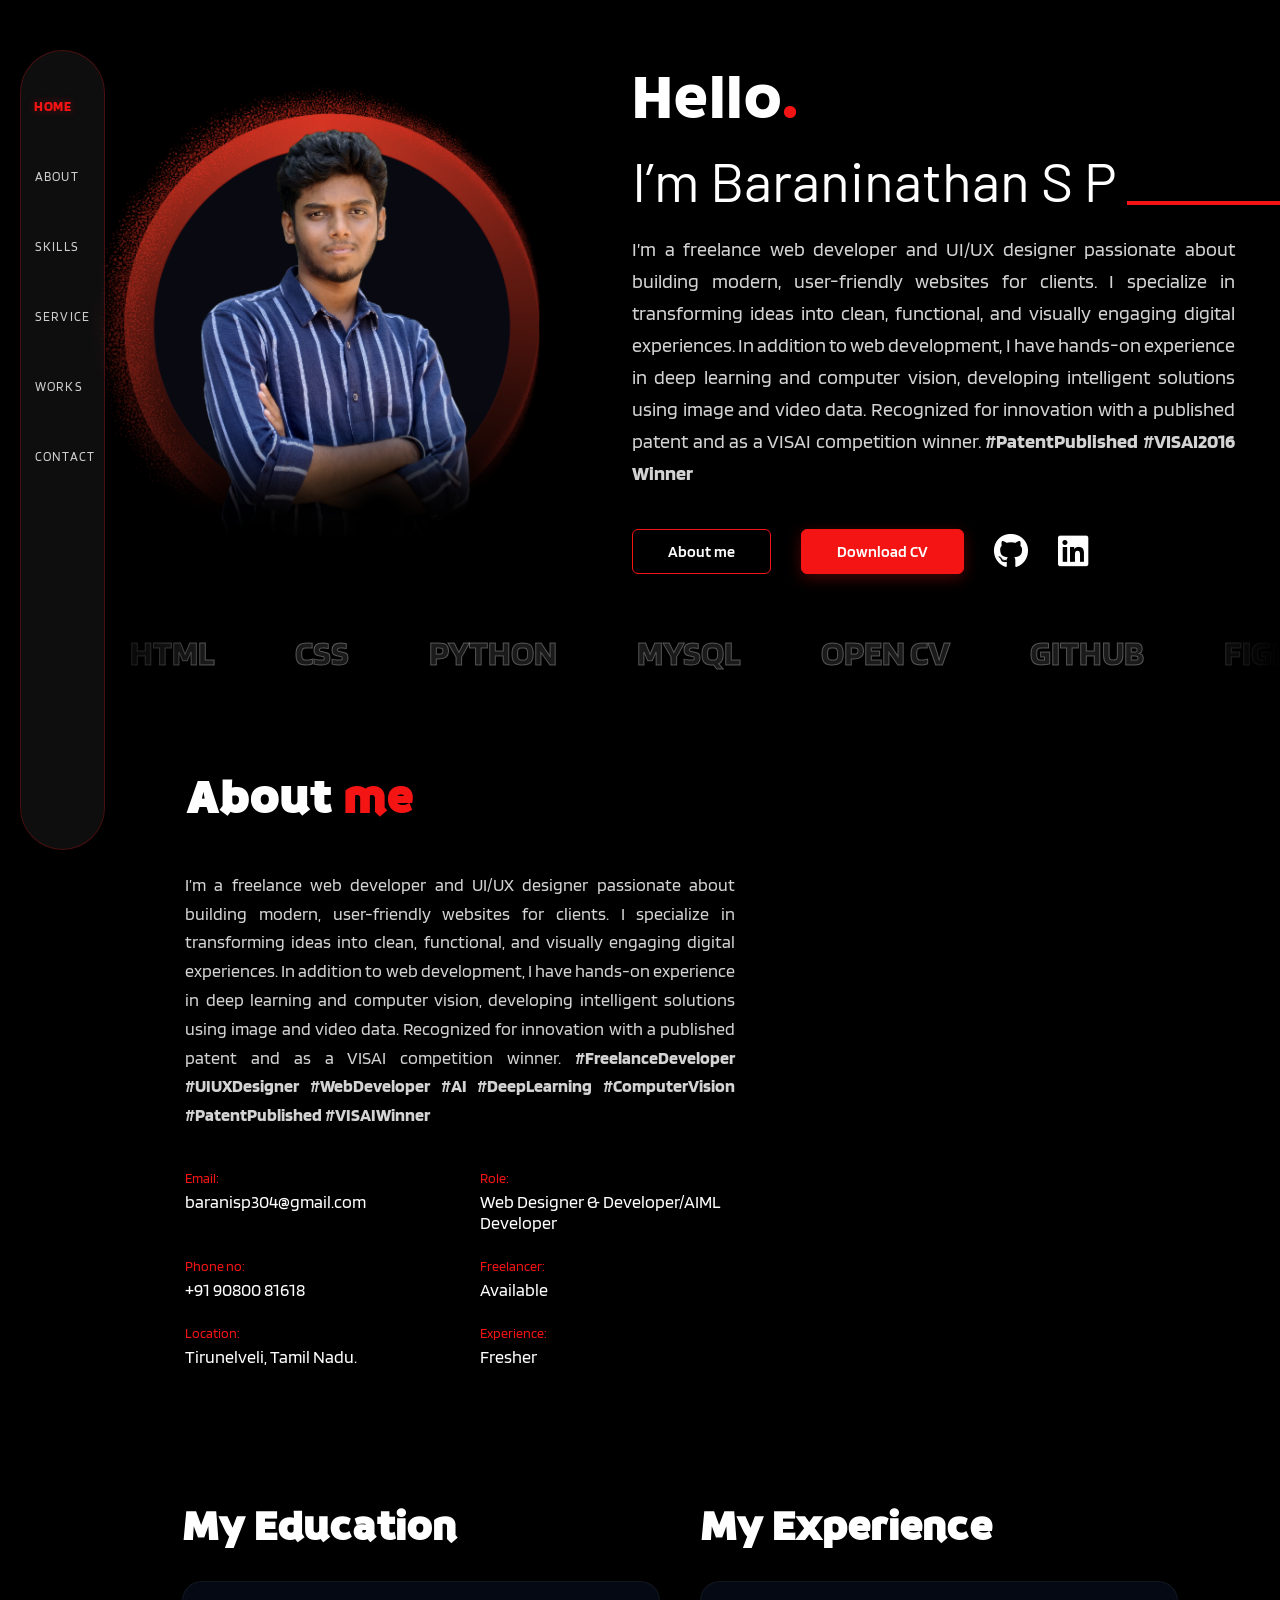
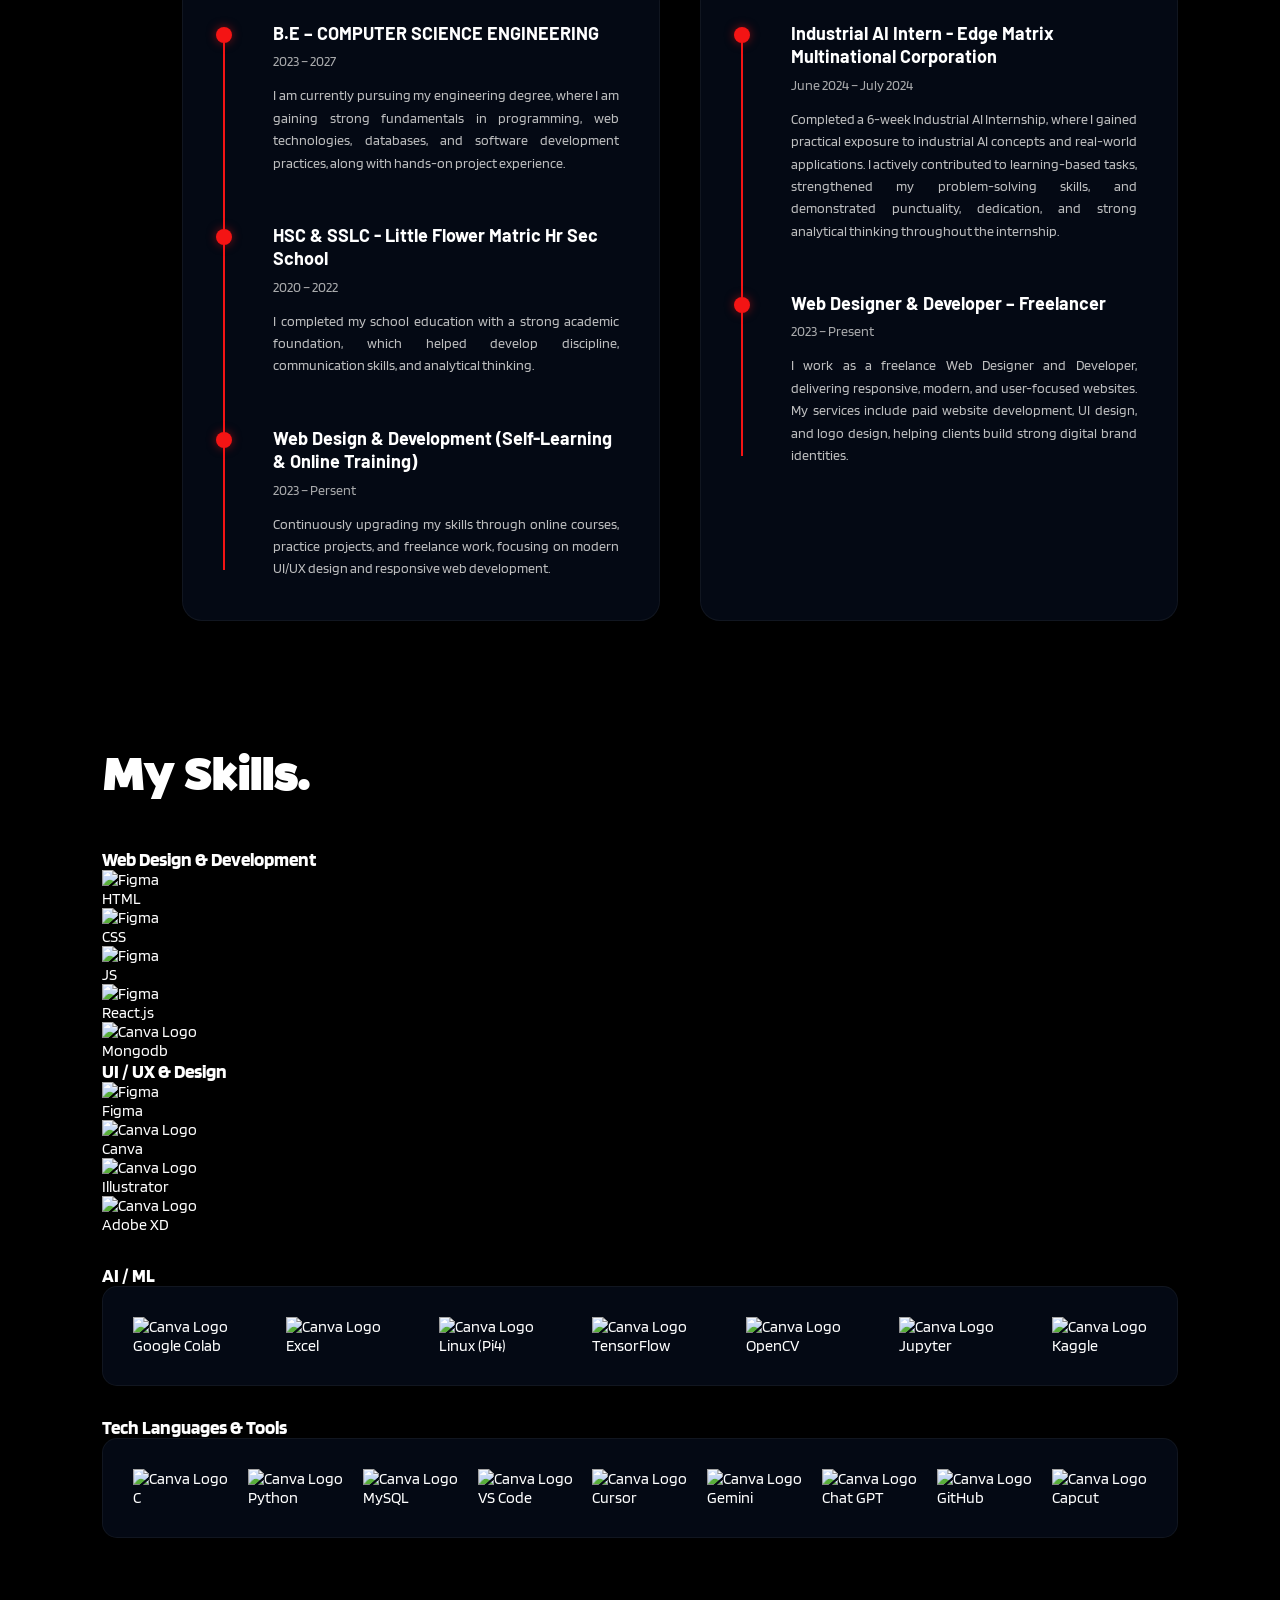
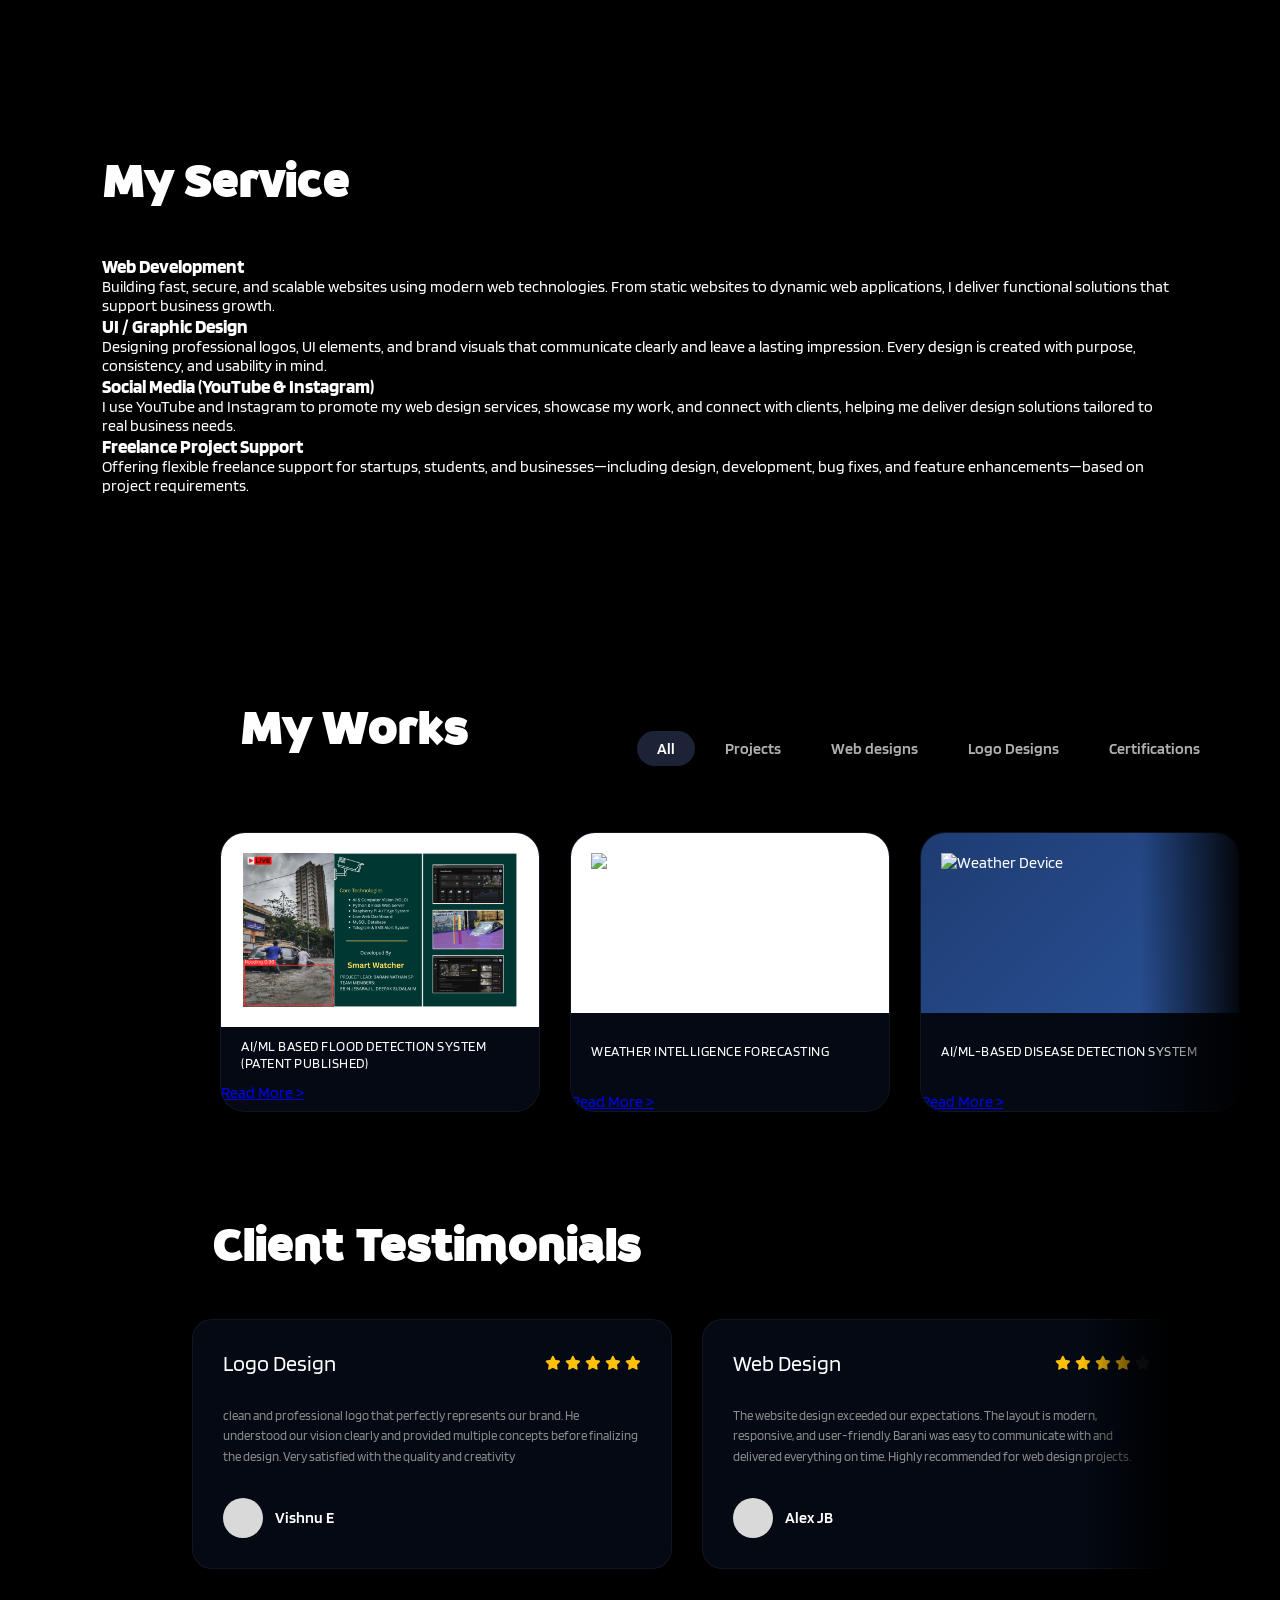
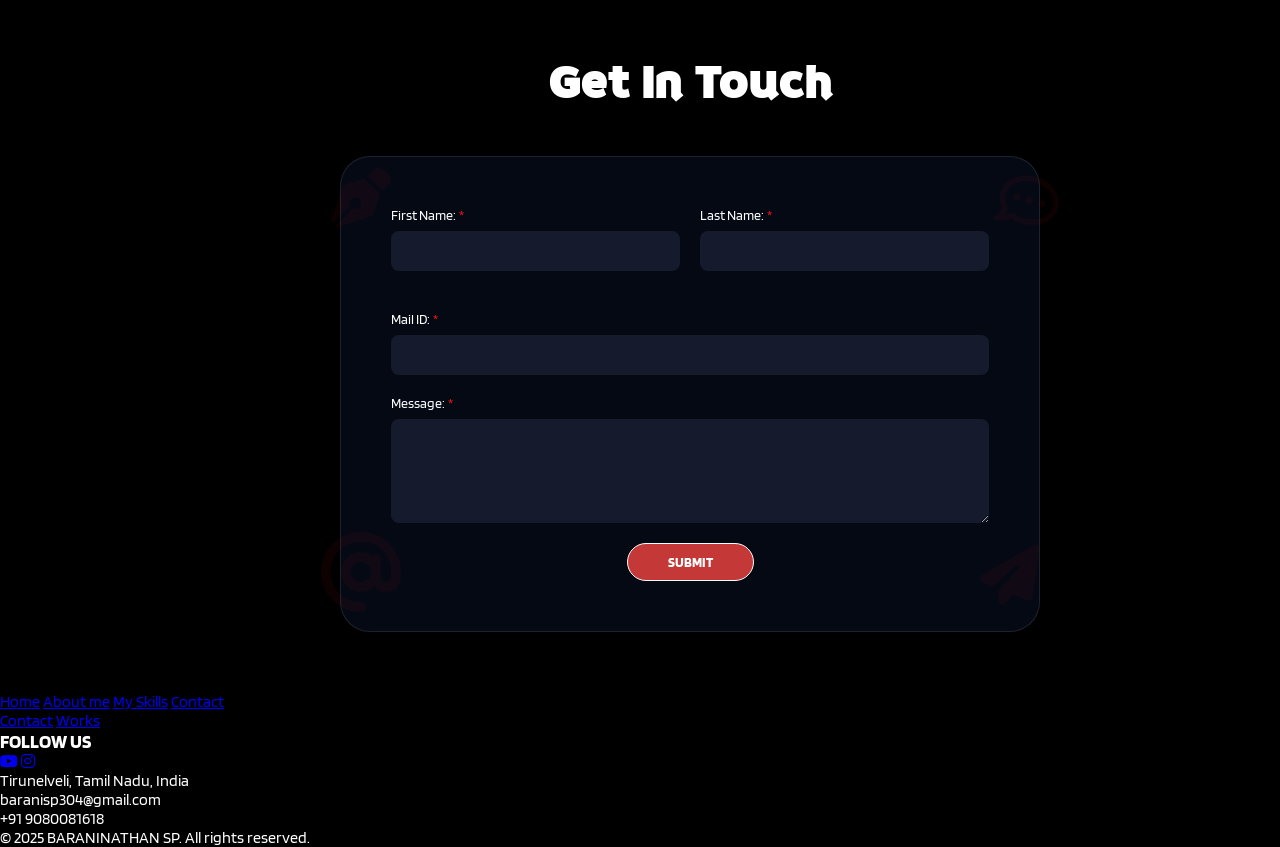
==== index.html @ 297183b4 "addfiles" ====
<!DOCTYPE html>
<html lang="en">
<head>
    <meta charset="UTF-8">
    <meta name="viewport" content="width=device-width, initial-scale=1.0">
    <title>Baraninathan S P - Portfolio</title>
    <link rel="stylesheet" href="css/style.css">
    <link rel="stylesheet" href="css/contact.css">
    <link rel="stylesheet" href="css/footer.css">
    <link rel="stylesheet" href="css/header.css">
    <link rel="stylesheet" href="css/aboutme.css">
    <link rel="stylesheet" href="css/resume.css">
    <link rel="stylesheet" href="css/skills.css">
    <link rel="stylesheet" href="css/work.css">
    <link rel="stylesheet" href="css/testimonials.css">
    <link rel="stylesheet" href="css/service.css">
    <link rel="stylesheet" href="css/loader.css">
    <link rel="preconnect" href="https://fonts.googleapis.com">
    <link rel="preconnect" href="https://fonts.gstatic.com" crossorigin>
    <link href="https://fonts.googleapis.com/css2?family=Barlow:wght@400;500;700&family=Blinker:wght@300;400;600&family=Braah+One&display=swap" rel="stylesheet">
    
    <link rel="stylesheet" href="https://cdnjs.cloudflare.com/ajax/libs/font-awesome/6.4.0/css/all.min.css">
        <script type="text/javascript"
        src="https://cdn.jsdelivr.net/npm/@emailjs/browser@3/dist/email.min.js">
</script>
<script type="text/javascript">
   (function(){
      // REPLACE 'YOUR_PUBLIC_KEY' WITH YOUR ACTUAL KEY FROM EMAILJS
      emailjs.init("BLlx8zBGDVK-rTgqU"); 
   })();
</script>
</head>
<body>

<div class="loader-wrapper" id="loader">
    <div class="loader-ring">
        <span></span>
        <span></span>
        <span></span>
        <span></span>
    </div>
</div>

    <div class="main-container">
        
        <aside class="sidebar">
            <div class="top-dot">
                <img src="" alt="">
            </div>
            
            <nav class="nav-menu">
                <a href="#home" class="active">HOME</a>
                <a href="#about">ABOUT</a>
                <a href="#skills">SKILLS</a>
                <a href="#services">SERVICE</a>
                <a href="#Works">WORKS</a>
                <a href="#contact-form">CONTACT</a>
            </nav>
        </aside>

        <main class="content-area">
        
            <section id="home" class="hero-section">
                <div class="hero-content">
                    
        <div class="image-box">
    
              <div class="glow-circle"></div>

               <img src="assets/DPnew1.png" alt="Baraninathan S P" class="profile-img">
        </div>

                    <div class="text-box">
                        <h2 class="slide-up delay-1">Hello<span class="dot">.</span></h2>
                        
                        <div class="name-wrapper slide-up delay-2">
                            <h1>I’m Baraninathan S P</h1>
                            <div class="underline"></div>
                        </div>

                        <p class="bio slide-up delay-3">
                            I’m a freelance web developer and UI/UX designer passionate about building modern, user-friendly websites for clients. I specialize in transforming ideas into clean, functional, and visually engaging digital experiences. In addition to web development, I have hands-on experience in deep learning and computer vision, developing intelligent solutions using image and video data. Recognized for innovation with a published patent and as a VISAI competition winner. <strong>#PatentPublished #VISAI2016 Winner</strong>
                        </p>

                        <div class="buttons slide-up delay-4">
                            <a href="#about" class="btn btn-outline">About me</a>
                            <a href="assets/pdf/BARANINATHAN Resume AIML.pdf" class="btn btn-fill" download>Download CV</a>
    <a href="https://github.com/barani011" target="_blank" class="github-icon-btn">
        <i class="fa-brands fa-github"></i>
    </a>  
    <a href="https://www.linkedin.com/in/baraninathan-s-p-030543313/" target="_blank" class="github-icon-btn">
        <i class="fa-brands fa-linkedin"></i>
    </a>                        
</div>
                    </div>
                </div>

                <div class="skills-marquee">
                    <div class="marquee-content">
                        <span>HTML</span><span>CSS</span><span>Python</span><span>MySQL</span><span>Open CV</span><span>GitHub</span><span>Figma</span><span>Linux</span><span>AI/ML</span>
                        <span>HTML</span><span>CSS</span><span>Python</span><span>MySQL</span><span>Open CV</span><span>GitHub</span><span>Figma</span><span>Linux</span><span>AI/ML</span>
                    </div>
                </div>
            </section>


<section id="about" class="about-section">
                <div class="about-container">
                    
                    <div class="about-left">
                        <h2 class="section-title">About <span class="highlight">me</span></h2>
                        <p class="about-desc">
                            I’m a freelance web developer and UI/UX designer passionate about building modern, user-friendly websites for clients. I specialize in transforming ideas into clean, functional, and visually engaging digital experiences. In addition to web development, I have hands-on experience in deep learning and computer vision, developing intelligent solutions using image and video data. Recognized for innovation with a published patent and as a VISAI competition winner. <b>#FreelanceDeveloper #UIUXDesigner #WebDeveloper #AI #DeepLearning #ComputerVision #PatentPublished #VISAIWinner</b>
                        </p>

                        <div class="info-grid">
                            <div class="info-group">
                                <span class="label">Email:</span>
                                <span class="value">baranisp304@gmail.com</span>
                            </div>
                            <div class="info-group">
                                <span class="label">Role:</span>
                                <span class="value">Web Designer & Developer/AIML Developer</span>
                            </div>
                            <div class="info-group">
                                <span class="label">Phone no:</span>
                                <span class="value">+91 90800 81618</span>
                            </div>
                            <div class="info-group">
                                <span class="label">Freelancer:</span>
                                <span class="value">Available</span>
                            </div>
                            <div class="info-group">
                                <span class="label">Location:</span>
                                <span class="value">Tirunelveli, Tamil Nadu.</span>
                            </div>
                            <div class="info-group">
                                <span class="label">Experience:</span>
                                <span class="value">Fresher</span>
                            </div>
                        </div>
                    </div>

<div class="about-image-slider">
    <!-- Slide 1 -->
    <div class="about-slide">
        <img src="assets/Award photo/Visai 16.jpg" alt="VISAI 16th Award" class="about-photo">
        <p class="image-caption">First Prize at the VISAI 16th</p>
    </div>

    <!-- Slide 2 (Add your next project/award photo here) -->
    <div class="about-slide">
        <img src="assets/Award photo/Aatral expo.jpg" alt="Project Achievement" class="about-photo">
        <p class="image-caption"> I won 1st place🥇 for Best Product</p>
    </div>

    <div class="about-slide">
        <img src="assets/Award photo/CSE Hackathon.jpg" alt="Project Achievement" class="about-photo">
        <p class="image-caption">Second Prize in the CSE Department Hackathon</p>
    </div>

    <div class="about-slide">
        <img src="assets/Award photo/Aro.jpg" alt="Project Achievement" class="about-photo">
        <p class="image-caption">Third Prize in the GSI Aerial Survey</p>
    </div>
</div>

                </div>
            </section>

        </main>
    </div>

<section id="resume" class="resume-section">
    <div class="resume-container">
        
        <div class="resume-column">
            <h2 class="section-title">My <span class="white-text">Education</span></h2>
            
            <div class="resume-card">
                <div class="timeline-wrapper">
                    <div class="timeline-line"></div>
                    
                    <div class="timeline-item">
                        <div class="timeline-dot"></div>
                        <h3 class="resume-role">B.E – COMPUTER SCIENCE ENGINEERING</h3>
                        <span class="resume-date">2023 – 2027</span>
                        <p class="resume-desc">
                            I am currently pursuing my engineering degree, where I am gaining strong fundamentals in programming, web technologies, databases, and software development practices, along with hands-on project experience.
                        </p>
                    </div>

                     <div class="timeline-item">
                        <div class="timeline-dot"></div>
                        <h3 class="resume-role">HSC & SSLC - Little Flower Matric Hr Sec School</h3>
                        <span class="resume-date">2020 – 2022</span>
                        <p class="resume-desc">
                            I completed my school education with a strong academic foundation, which helped develop discipline, communication skills, and analytical thinking.
                        </p>
                    </div>  
                    <div class="timeline-item">
                        <div class="timeline-dot"></div>
                        <h3 class="resume-role">Web Design & Development (Self-Learning & Online Training)</h3>
                        <span class="resume-date">2023 – Persent</span>
                        <p class="resume-desc">
                         Continuously upgrading my skills through online courses, practice projects, and freelance work, focusing on modern UI/UX design and responsive web development.
                        </p>
                    </div>                 
                </div>
            </div>
        </div>

        <div class="resume-column">
            <h2 class="section-title">My <span class="white-text">Experience</span></h2>
            
            <div class="resume-card">
                <div class="timeline-wrapper">
                    <div class="timeline-line"></div>

                    <div class="timeline-item">
                        <div class="timeline-dot"></div>
                        <h3 class="resume-role">Industrial AI Intern - Edge Matrix Multinational Corporation</h3>
                        <span class="resume-date">June 2024 – July 2024</span>
                        <p class="resume-desc">
                            Completed a 6-week Industrial AI Internship, where I gained practical exposure to industrial AI concepts and real-world applications. I actively contributed to learning-based tasks, strengthened my problem-solving skills, and demonstrated punctuality, dedication, and strong analytical thinking throughout the internship.
                        </p>
                    </div>


                    <div class="timeline-item">
                        <div class="timeline-dot"></div>
                        <h3 class="resume-role">Web Designer & Developer – Freelancer</h3>
                        <span class="resume-date">2023 – Present</span>
                        <p class="resume-desc">
I work as a freelance Web Designer and Developer, delivering responsive, modern, and user-focused websites. My services include paid website development, UI design, and logo design, helping clients build strong digital brand identities.                        </p>
                    </div>


                </div>
            </div>
        </div>

    </div>
</section>

<section id="skills" class="skills-section">
    <div class="container-content">
        
        <h2 class="section-title">My <span class="white-text">Skills</span><span class="dot">.</span></h2>

        <div class="skills-row">
            <div class="skill-category">
                <h3 class="category-title">Web Design & Development</h3>
                <div class="skill-card">
<div class="icon-item">
    <div class="icon-circle canva-bg">
        <img src="https://cdn.pixabay.com/photo/2017/08/05/11/16/logo-2582748_640.png" alt="Figma">
    </div> 
    <span>HTML</span>
</div>
<div class="icon-item">
    <div class="icon-circle canva-bg">
        <img src="https://cdn.pixabay.com/photo/2017/08/05/11/16/logo-2582747_1280.png" alt="Figma">
    </div> 
    <span>CSS</span>
</div>
<div class="icon-item">
    <div class="icon-circle canva-bg">
        <img src="https://graspsoftwaresolutions.com//assets/img/logo/icon4.png" alt="Figma">
    </div> 
    <span>JS</span>
</div>
<div class="icon-item">
    <div class="icon-circle canva-bg">
        <img src="https://images-cdn.openxcell.com/wp-content/uploads/2024/07/25085005/reactjs-inner.svg" alt="Figma">
    </div> 
    <span>React.js</span>
</div>
<div class="icon-item"><div class="icon-circle canva-bg"><img src="https://prajyot-tayde-portfolio.cdn.prismic.io/prajyot-tayde-portfolio/aCl74CdWJ-7kSQcy_mongodb.svg" alt="Canva Logo"></div> <span>Mongodb</span></div>

                </div>
            </div>

            <div class="skill-category">
                <h3 class="category-title">UI / UX & Design</h3>
                <div class="skill-card">
<div class="icon-item">
    <div class="icon-circle canva-bg">
        <img src="https://cdn.prod.website-files.com/5f15081919fdf673994ab5fd/63feaf1bf551685b4ac7dd7b_Fima%20Logo.svg" alt="Figma">
    </div> 
    <span>Figma</span>
</div>
<div class="icon-item">
    <div class="icon-circle canva-bg">
        <img src="https://public.canva.site/logo/media/dfb96cc174513093cd6ed61489ccb750.svg" alt="Canva Logo">
    </div> 
    <span>Canva</span>
</div>
<div class="icon-item">
    <div class="icon-circle canva-bg">
        <img src="https://cdn-icons-png.flaticon.com/512/552/552222.png" alt="Canva Logo">
    </div> 
    <span>Illustrator</span>
</div>
<div class="icon-item">
    <div class="icon-circle canva-bg">
        <img src="https://cdn-icons-png.flaticon.com/512/552/552224.png" alt="Canva Logo">
    </div> 
    <span>Adobe XD</span>
</div>
                </div>
            </div>
        </div>

<div class="tools-wrapper">
            <h3 class="category-title">AI / ML </h3>
            <div class="tools-card">
<div class="icon-item"><div class="icon-circle canva-bg"><img src="https://registry.npmmirror.com/@lobehub/icons-static-png/latest/files/dark/colab-color.png" alt="Canva Logo"></div> <span>Google Colab</span></div>
<div class="icon-item"><div class="icon-circle canva-bg"><img src="https://static.vecteezy.com/system/resources/previews/027/179/360/non_2x/microsoft-excel-icon-logo-symbol-free-png.png" alt="Canva Logo"></div> <span>Excel</span></div>
<div class="icon-item"><div class="icon-circle canva-bg"><img src="https://cdn-icons-png.flaticon.com/256/518/518713.png" alt="Canva Logo"></div> <span>Linux (Pi4)</span></div>
<div class="icon-item"><div class="icon-circle canva-bg"><img src="https://static.vecteezy.com/system/resources/previews/058/072/303/non_2x/tensorflow-logo-on-transparent-background-free-png.png" alt="Canva Logo"></div> <span>TensorFlow</span></div>

<div class="icon-item"><div class="icon-circle canva-bg"><img src="https://us1.discourse-cdn.com/flex020/uploads/opencv/original/1X/76487ef436ed28b0102012160fcdae1be1efd4d4.png" alt="Canva Logo"></div> <span>OpenCV</span></div>
<div class="icon-item"><div class="icon-circle canva-bg"><img src="https://raw.githubusercontent.com/jithurjacob/vscode-nbpreviewer/master/images/jupyter.png" alt="Canva Logo"></div> <span>Jupyter</span></div>
<div class="icon-item"><div class="icon-circle canva-bg"><img src="https://i0.wp.com/bensstats.wordpress.com/wp-content/uploads/2025/03/copy_of_ig.degree.betweenness-removebg-preview.png?w=584&ssl=1" alt="Canva Logo"></div> <span>Kaggle</span></div>
            </div>
        </div>

<div class="tools-wrapper">
            <h3 class="category-title">Tech Languages & Tools</h3>
            <div class="tools-card">
<div class="icon-item"><div class="icon-circle canva-bg"><img src="https://upload.wikimedia.org/wikipedia/commons/thumb/1/19/C_Logo.png/250px-C_Logo.png" alt="Canva Logo"></div> <span>C</span></div>
<div class="icon-item"><div class="icon-circle canva-bg"><img src="https://sayeddanishkazi.com/static/media/python.ce5a497fc954b4987fa6.png" alt="Canva Logo"></div> <span>Python</span></div>
<div class="icon-item"><div class="icon-circle canva-bg"><img src="https://cdn-icons-png.flaticon.com/512/919/919836.png" alt="Canva Logo"></div> <span>MySQL</span></div>
<div class="icon-item"><div class="icon-circle canva-bg"><img src="https://user-images.githubusercontent.com/8563847/27636538-4c87901a-5bc9-11e7-9952-b6596f6dc027.png" alt="Canva Logo"></div> <span>VS Code</span></div>
<div class="icon-item"><div class="icon-circle canva-bg"><img src="https://yvgmusqljscajoqbuxdu.supabase.co/storage/v1/object/public/logos/agent_logos/cursor.png" alt="Canva Logo"></div> <span>Cursor</span></div>
<div class="icon-item"><div class="icon-circle canva-bg"><img src="https://static.vecteezy.com/system/resources/previews/055/687/063/non_2x/circle-gemini-google-icon-symbol-logo-free-png.png" alt="Canva Logo"></div> <span>Gemini</span></div>
<div class="icon-item"><div class="icon-circle canva-bg"><img src="https://static.vecteezy.com/system/resources/previews/021/059/825/non_2x/chatgpt-logo-chat-gpt-icon-on-green-background-free-vector.jpg" alt="Canva Logo"></div> <span>Chat GPT</span></div>
<div class="icon-item"><div class="icon-circle canva-bg"><img src="https://images.icon-icons.com/3685/PNG/512/github_logo_icon_229278.png" alt="Canva Logo"></div> <span>GitHub</span></div>
<div class="icon-item"><div class="icon-circle canva-bg"><img src="https://static.vecteezy.com/system/resources/previews/067/065/640/non_2x/capcut-logo-square-rounded-capcut-logo-capcut-logo-free-download-free-png.png" alt="Canva Logo"></div> <span>Capcut</span></div>
            </div>
        </div>

    </div>
</section>

<section id="services" class="services-section">
    <div class="container-content">
        
        <h2 class="section-title">My <span class="white-text">Service</span></h2>

        <div class="services-grid">
            <div class="service-card">
                <h3 class="service-title">Web Development</h3>
                <p class="service-desc">
                    Building fast, secure, and scalable websites using modern web technologies. From static websites to dynamic web applications, I deliver functional solutions that support business growth.
                </p>
            </div>

            <div class="service-card">
                <h3 class="service-title">UI / Graphic Design</h3>
                <p class="service-desc">
                    Designing professional logos, UI elements, and brand visuals that communicate clearly and leave a lasting impression. Every design is created with purpose, consistency, and usability in mind.
                </p>
            </div>

            <div class="service-card">
                <h3 class="service-title">Social Media (YouTube & Instagram)</h3>
                <p class="service-desc">
                    I use YouTube and Instagram to promote my web design services, showcase my work, and connect with clients, helping me deliver design solutions tailored to real business needs.
                </p>
            </div>

            <div class="service-card">
                <h3 class="service-title">Freelance Project Support</h3>
                <p class="service-desc">
                    Offering flexible freelance support for startups, students, and businesses—including design, development, bug fixes, and feature enhancements—based on project requirements.
                </p>
            </div>
        </div>

    </div>
</section>
<section id="Works" class="works-section">
    <div class="container-work">
        
        <div class="works-header">
            <h2 class="section-title">My Works</h2>
            
            <div class="filter-container">
                <button class="filter-pill active" onclick="filterWorks('all', this)">All</button>
                <button class="filter-pill" onclick="filterWorks('project', this)">Projects</button>
                <button class="filter-pill" onclick="filterWorks('web', this)">Web designs</button>
                <button class="filter-pill" onclick="filterWorks('logo', this)">Logo Designs</button>
                <button class="filter-pill" onclick="filterWorks('certification', this)">Certifications</button>
            </div>
        </div>

        <div class="slider-container-relative">
            
            <div class="slider-wrapper" id="workSlider">

                <div class="work-card" data-category="project">
                    <div class="card-image white-bg">
                        <img src="assets/projects/flood detection.png" alt="Flood Detection System" style="object-fit: contain; padding: 20px;">
                    </div>
                    <div class="card-info1">
                        <h3>AI/ML BASED FLOOD DETECTION SYSTEM <br> (Patent Published)</h3>
                    </div><a class="menu__link" href="https://github.com/barani011/Flood_detection_website.git" target="_blank">Read More ></a>

                </div>
                
                <div class="work-card" data-category="project">
                    <div class="card-image white-bg">
                        <img src="assets/projects/weatherstation.png" alt="Weather Device" style="object-fit: contain; padding: 20px;">
                    </div>
                    <div class="card-info">
                        <h3>WEATHER INTELLIGENCE FORECASTING</h3>
                    </div><a class="menu__link" href="https://github.com/barani011/WEATHER-INTELLIGENCE-FORECASTING" target="_blank">Read More ></a>

                </div>

                <div class="work-card" data-category="project">
                    <div class="card-image green-wave-bg">
                    <img src="assets/projects/Skin Dec.png" alt="Weather Device" style="object-fit: contain; padding: 20px;">

                    </div>
                    <div class="card-info">
                        <h3>AI/ML-Based Disease Detection System</h3>
                    </div><a class="menu__link" href="https://github.com/barani011/AI-Based-Disease-Detection-System" target="_blank">Read More ></a>
                </div>

                <div class="work-card" data-category="project">
                    <div class="card-image green-wave-bg">
                    <img src="https://ipanewspack.com/whoaftuf/2024/12/rising-counterfeit-indian-currency-threatens-to-unsettle-economy.jpg" alt="Fake money project" style="object-fit: contain; padding: 20px;">

                    </div>
                    <div class="card-info">
                        <h3>AI/ML Fake Money Detection</h3>
                    </div><a class="menu__link" href="https://github.com/barani011/Fake_Money_Detection" target="_blank">Read More ></a>
                </div>

                <div class="work-card" data-category="project">
                    <div class="card-image green-wave-bg">
                    <img src="assets/projects/human dec.png" alt="Weather Device" style="object-fit: contain; padding: -5px;">
                    </div>
                    <div class="card-info">
                        <h3>AI/ML Human Detection Using OpenCV and Raspberry Pi</h3>
                    </div><a class="menu__link" href="https://github.com/barani011/HUMAN-DETECTION-USING-RESBPERRY-PI" target="_blank">Read More ></a>
                </div>

                 <div class="work-card" data-category="web">
                    <div class="card-image white-bg"><img src="assets/web design/Thai Engineering Works Website.png" alt="Weather Device" style="object-fit: contain; padding: 20px;"></div>
                    <div class="card-info"><h3>Thai Engineering Works (Website Freelance)</h3></div>
                    <a class="menu__link" href="https://thai-engineering-works-website.vercel.app/" target="_blank">Website Link ></a>
                </div>

                <div class="work-card" data-category="web">
                    <div class="card-image white-bg"><img src="assets/web design/stuff exim.png" alt="Weather Device" style="object-fit: contain; padding: 20px;"></div>
                    <div class="card-info"><h3>Stuff Exim (Website Freelance)</h3></div>
                    <a class="menu__link" href="https://stuff-exim-website.vercel.app/" target="_blank">Website Link ></a>
                </div>

                <div class="work-card" data-category="web">
                    <div class="card-image white-bg">
                    <img src="assets/projects/Vech pro.png" alt="Weather Device" style="object-fit: contain; padding: -5px;">
                    </div>
                    <div class="card-info">
                        <h3>Real-Time Vehicle Info Lookup</h3>
                    </div><a class="menu__link" href="https://barani011.github.io/vehicle-info-website/" target="_blank">Website Link ></a>
                </div>

                 <div class="work-card" data-category="web">
                    <div class="card-image white-bg"><img src="assets/web design/jobfinder.png" alt="Weather Device" style="object-fit: contain; padding: 20px;"></div>
                    <div class="card-info"><h3>Job Finder</h3></div>
                    <a class="menu__link" href="https://job-finder-project-omega.vercel.app/" target="_blank">Website Link ></a>
                </div>

                <div class="work-card" data-category="logo">
                    <div class="card-image white-bg"><img src="assets/logo design/stuff exim.png" alt="Weather Device" style="object-fit: contain; padding: 20px;"></div>
                    <div class="card-info"><h3>Stuff Exim (Logo Freelance)</h3></div>
                </div>

                <div class="work-card" data-category="logo">
                    <div class="card-image white-bg">
                        <img src="assets/logo design/rio.png" alt="Weather Device" style="object-fit: contain; padding: 20px;">
                    </div>
                    <div class="card-info">
                        <h3>Rio Naturals (Logo Freelance)</h3>
                    </div>
                </div>

                                 <div class="work-card" data-category="logo">
                    <div class="card-image white-bg">
                        <img src="assets/logo design/Cafe club.png" alt="Weather Device" style="object-fit: contain; padding: 20px;">
                    </div>
                    <div class="card-info">
                        <h3>Club Cafe (Logo Freelance)</h3>
                    </div>
                </div>

                                 <div class="work-card" data-category="logo">
                    <div class="card-image white-bg">
                        <img src="assets/logo design/super.png" alt="Weather Device" style="object-fit: contain; padding: 20px;">
                    </div>
                    <div class="card-info">
                        <h3>Super35 Photography (Logo Freelance)</h3>
                    </div>
                </div>

                                 <div class="work-card" data-category="logo">
                    <div class="card-image white-bg">
                        <img src="assets/logo design/mens cave.png" alt="Weather Device" style="object-fit: contain; padding: 20px;">
                    </div>
                    <div class="card-info">
                        <h3>Mens Cave Clothing (Logo Freelance)</h3>
                    </div>
                </div>

                                 <div class="work-card" data-category="logo">
                    <div class="card-image white-bg">
                        <img src="assets/logo design/VA.png" alt="Weather Device" style="object-fit: contain; padding: 20px;">
                    </div>
                    <div class="card-info">
                        <h3>V&A Clothing (Logo Freelance)</h3>
                    </div>
                </div>

                                 <div class="work-card" data-category="logo">
                    <div class="card-image white-bg">
                        <img src="assets/logo design/KPM mahal.png" alt="Weather Device" style="object-fit: contain; padding: 20px;">
                    </div>
                    <div class="card-info">
                        <h3>KPM Mahal (Logo Freelance)</h3>
                    </div>
                </div>

                                 <div class="work-card" data-category="logo">
                    <div class="card-image white-bg">
                        <img src="assets/logo design/sathana.png" alt="Weather Device" style="object-fit: contain; padding: 20px;">
                    </div>
                    <div class="card-info">
                        <h3>Sathanan Digital (Logo Freelance)</h3>
                    </div>
                </div>

                                 <div class="work-card" data-category="logo">
                    <div class="card-image white-bg">
                        <img src="assets/logo design/view of ecstasy.png" alt="Weather Device" style="object-fit: contain; padding: 20px;">
                    </div>
                    <div class="card-info">
                        <h3>View Of Ecstasy (Logo Freelance)</h3>
                    </div>
                </div>

                                 <div class="work-card" data-category="logo">
                    <div class="card-image white-bg">
                        <img src="assets/logo design/trendy.png" alt="Weather Device" style="object-fit: contain; padding: 20px;">
                    </div>
                    <div class="card-info">
                        <h3>Trendy Basket (Logo Freelance)</h3>
                    </div>
                </div>


            </div>

            <div class="scroll-overlay">

            </div>

        </div>

    </div>
</section>

<section id="testimonials" class="testimonials-section">
    <div class="container-content">
        
        <h2 class="section-title">Client Testimonials</h2>

        <div class="slider-container-relative">
            
            <div class="slider-wrapper" id="testimonialSlider">
                
                <div class="testi-card">
                    <div class="testi-header">
                        <h3 class="testi-role">Logo Design</h3>
                        <div class="stars">
                            <i class="fa-solid fa-star"></i>
                            <i class="fa-solid fa-star"></i>
                            <i class="fa-solid fa-star"></i>
                            <i class="fa-solid fa-star"></i>
                            <i class="fa-solid fa-star"></i>
                        </div>
                    </div>
                    <p class="testi-text">
                        clean and professional logo that perfectly represents our brand. He understood our vision clearly and provided multiple concepts before finalizing the design. Very satisfied with the quality and creativity
                    </p>
                    <div class="testi-user">
                        <div class="user-avatar-circle"></div>
                        <span class="user-name">Vishnu E</span>
                    </div>
                </div>

                <div class="testi-card">
                    <div class="testi-header">
                        <h3 class="testi-role">Web Design</h3>
                        <div class="stars">
                            <i class="fa-solid fa-star"></i>
                            <i class="fa-solid fa-star"></i>
                            <i class="fa-solid fa-star"></i>
                            <i class="fa-solid fa-star"></i>
                        <div class="nonstar">
                            <i class="fa-solid fa-star"></i></div>
                        </div>
                    </div>
                    <p class="testi-text">
                        The website design exceeded our expectations. The layout is modern, responsive, and user-friendly. Barani was easy to communicate with and delivered everything on time. Highly recommended for web design projects.
                    </p>
                    <div class="testi-user">
                        <div class="user-avatar-circle"></div>
                        <span class="user-name">Alex JB</span>
                    </div>
                </div>

                <div class="testi-card">
                    <div class="testi-header">
                        <h3 class="testi-role">Logo and Web Design</h3>
                        <div class="stars">
                            <i class="fa-solid fa-star"></i>
                            <i class="fa-solid fa-star"></i>
                            <i class="fa-solid fa-star"></i>
                            <i class="fa-solid fa-star"></i>
                        <div class="nonstar">
                            <i class="fa-solid fa-star"></i></div>
                        </div>
                    </div>
                    <p class="testi-text">
From logo design to the complete website, Barani handled everything professionally. The designs were well-structured and visually appealing. His attention to detail and responsiveness made the entire process smooth.                    </p>
                    <div class="testi-user">
                        <div class="user-avatar-circle"></div>
                        <span class="user-name">Suresh S</span>
                    </div>
                </div>

                <div class="testi-card">
                    <div class="testi-header">
                        <h3 class="testi-role">Web Design</h3>
                        <div class="stars">
                            <i class="fa-solid fa-star"></i>
                            <i class="fa-solid fa-star"></i>
                            <i class="fa-solid fa-star"></i>
                            <i class="fa-solid fa-star"></i>
                            <i class="fa-solid fa-star"></i>
                        </div>
                    </div>
                    <p class="testi-text">
Excellent freelance service! Barani quickly understood our requirements and delivered a functional and attractive website. He was open to feedback and made revisions without any hassle.                    </p>
                    <div class="testi-user">
                        <div class="user-avatar-circle"></div>
                        <span class="user-name">Ramesh M</span>
                    </div>
                </div>

            </div>

            <div class="fade-overlay">
            </div>

        </div>

    </div>
</section>

<section id="contact-form" class="contact-section">
    
    <h2 class="section-title" style="text-align: center;">Get In Touch</h2>

    <div class="contact-card">
        
        <div class="bg-icon icon-1"><i class="fa-regular fa-comment-dots"></i></div>
        <div class="bg-icon icon-2"><i class="fa-solid fa-at"></i></div>
        <div class="bg-icon icon-3"><i class="fa-solid fa-paper-plane"></i></div>
        <div class="bg-icon icon-4"><i class="fa-solid fa-pen-nib"></i></div>

        <form id="contactForm" onsubmit="sendEmail(event)">
            
            <div class="form-row">
                <div class="form-group">
                    <label>First Name:<span class="red-star">*</span></label>
                    <input type="text" name="first_name" required>
                </div>
                <div class="form-group">
                    <label>Last Name:<span class="red-star">*</span></label>
                    <input type="text" name="last_name" required>
                </div>
            </div>

            <div class="form-group">
                <label>Mail ID:<span class="red-star">*</span></label>
                <input type="email" name="email" required>
            </div>

            <div class="form-group">
                <label>Message:<span class="red-star">*</span></label>
                <textarea name="message" rows="5" required></textarea>
            </div>

            <div class="form-btn-container">
                <button type="submit" class="submit-btn">SUBMIT</button>
            </div>

        </form>
    </div>

</section>

<footer id="contact" class="footer-section">
    <div class="footer-container">
        
        <div class="footer-content">
            
            <div class="footer-col">
                <a href="#home">Home</a>
                <a href="#about">About me</a>
                <a href="#skills">My Skills</a>
                <a href="#contact">Contact</a>
            </div>

            <div class="footer-col">
                <a href="#contact">Contact</a>
                <a href="#Works">Works</a>
            </div>

            <div class="footer-col center-col">
                <h3 class="footer-title">FOLLOW US</h3>
                <div class="social-icons">
                    <a href="#" class="social-btn"><i class="fa-brands fa-youtube"></i></a>
                    <a href="#" class="social-btn"><i class="fa-brands fa-instagram"></i></a>
                </div>
            </div>

            <div class="footer-col contact-col">
                <div class="contact-row">
                    <span>Tirunelveli, Tamil Nadu, India</span>
                </div>
                <div class="contact-row">
                    <span>baranisp304@gmail.com</span>
                </div>
                <div class="contact-row">
                    <span>+91 9080081618</span>
                </div>
            </div>

        </div>

        <div class="footer-bottom">
            <p>&copy; 2025 BARANINATHAN SP. All rights reserved.</p>
        </div>

    </div>
</footer>

<script>
    // Function 1: Click to Open/Close
    function toggleShare() {
        const popup = document.getElementById("sharePopup");
        const shareIcon = document.querySelector(".share-icon i");
        
        popup.classList.toggle("active");
        
        // Toggle Icon between Share and X
        if (popup.classList.contains("active")) {
            shareIcon.classList.remove("fa-share-nodes");
            shareIcon.classList.add("fa-xmark");
        } else {
            shareIcon.classList.remove("fa-xmark");
            shareIcon.classList.add("fa-share-nodes");
        }
    }

    // Function 2: Auto-Close on Mouse Leave
    function closeShare() {
        const popup = document.getElementById("sharePopup");
        const shareIcon = document.querySelector(".share-icon i");

        // Only close if it is currently open
        if (popup.classList.contains("active")) {
            popup.classList.remove("active");
            
            // Reset icon back to Share
            shareIcon.classList.remove("fa-xmark");
            shareIcon.classList.add("fa-share-nodes");
        }
    }
</script>

<script>
    window.addEventListener("load", function () {
        const loader = document.getElementById("loader");
        loader.classList.add("loader-hidden");
        loader.addEventListener("transitionend", function() {
            if(document.body.contains(loader)) {
                document.body.removeChild(loader);
            }
        });
    });
</script>

<script>
    function sendEmail(e) {
        e.preventDefault(); // Stop page refresh

        // Update button text to show loading
        const btn = document.querySelector('.submit-btn');
        const originalText = btn.innerText;
        btn.innerText = "SENDING...";

        // REPLACE THESE WITH YOUR IDs FROM EMAILJS DASHBOARD
        const serviceID = "service_p1evx8i";
        const templateID = "template_kjblpe9";

        emailjs.sendForm(serviceID, templateID, "#contactForm")
            .then(() => {
                btn.innerText = "SENT!";
                alert("Message Sent Successfully!");
                document.getElementById("contactForm").reset(); // Clear form
                setTimeout(() => btn.innerText = originalText, 3000);
            }, (err) => {
                btn.innerText = originalText;
                alert("Failed to send. Error: " + JSON.stringify(err));
            });
    }
</script>

<script>
    function scrollTestimonialsRight() {
        const slider = document.getElementById('testimonialSlider');
        slider.scrollBy({ left: 380, behavior: 'smooth' });
    }
</script>
<script>
    // Select all sections and nav links
    const sections = document.querySelectorAll('section');
    const navLinks = document.querySelectorAll('.nav-menu a');

    // Options for the observer (triggers when 50% of section is visible)
    const options = {
        threshold: 0.5
    };

    const observer = new IntersectionObserver((entries) => {
        entries.forEach(entry => {
            if (entry.isIntersecting) {
                // Get the id of the section currently on screen
                const id = entry.target.getAttribute('id');
                
                // Remove 'active' class from all links
                navLinks.forEach(link => {
                    link.classList.remove('active');
                });

                // Add 'active' class to the matching link
                const activeLink = document.querySelector(`.nav-menu a[href="#${id}"]`);
                if (activeLink) {
                    activeLink.classList.add('active');
                }
            }
        });
    }, options);

    // Start observing each section
    sections.forEach(section => {
        observer.observe(section);
    });
</script>
</body>

<script>
    function scrollTestimonialsRight() {
        const slider = document.getElementById('testimonialSlider');
        // Scrolls by 1 card width + gap
        slider.scrollBy({ left: 380, behavior: 'smooth' });
    }
</script>

<script>
    // 1. SCROLL FUNCTION
    function scrollSliderRight() {
        const slider = document.getElementById('workSlider');
        // Scroll by 345px (Card width + gap) smoothly
        slider.scrollBy({ left: 345, behavior: 'smooth' });
    }

    // 2. FILTER FUNCTION
    function filterWorks(category, btn) {
        // A. Handle Button Active State
        const buttons = document.querySelectorAll('.filter-pill');
        buttons.forEach(b => b.classList.remove('active'));
        btn.classList.add('active');

        // B. Handle Card Filtering
        const cards = document.querySelectorAll('.work-card');
        
        cards.forEach(card => {
            const cardCategory = card.getAttribute('data-category');
            
            if (category === 'all' || cardCategory === category) {
                card.style.display = 'flex'; // Show
                // Add a small animation for smooth effect
                card.style.opacity = '0';
                setTimeout(() => card.style.opacity = '1', 50);
            } else {
                card.style.display = 'none'; // Hide
            }
        });
    }
</script>

</body>
</html>
---- css/style.css ----
/* --- RESET & VARIABLES --- */
* {
    margin: 0;
    padding: 0;
    box-sizing: border-box;
}

:root {
    --bg-color: #000000;
    --sidebar-bg: #ce2929;
    --accent-color: #F41414;
    --text-white: #FFFFFF;
    --text-grey: #D3D3D3;
    --font-head: 'Braah One', cursive;
    --font-sub: 'Barlow', sans-serif;
    --font-body: 'Blinker', sans-serif;
}

html, body {
    width: 100%;
    overflow-x: hidden; /* Hides horizontal scrollbar and extra space */
    margin: 0;
    padding: 0;
}
body {
    background-color: var(--bg-color);
    color: var(--text-white);
    font-family: var(--font-body);
    /* Removed overflow:hidden to allow normal scrolling */
    min-height: 100vh; 
}


/* --- LAYOUT STRUCTURE --- */
.main-container {
    display: flex;
    width: 100%;
    position: relative;
}

/* --- FIXED SIDEBAR --- */
/* --- FIXED SIDEBAR (EXACT DESIGN) --- */


/* --- HERO IMAGE CONTAINER --- */
.image-box {
    position: relative;
    width: 580px; 
    height: 580px;
    display: flex;
    margin-left: -80px;
    justify-content: center;
    align-items: flex-end; /* Aligns image to bottom */
    margin-left: -100px;
}

.top-dot img {
    width: 140%;  /* Makes logo smaller than the circle */
    height: auto;
    margin-left: -4px;
    margin-top: -10px;
    object-fit: contain;
}

/* --- PROFILE IMAGE --- */
.profile-img {
    width: auto;
    height: 110%;
    z-index: 2;
    position: relative;
    bottom: -10px;
    
    /* The !important command forces the browser to ignore any other shadow rules */
    filter: none !important; 
    box-shadow: none !important;
}

/* --- CONTENT AREA ADJUSTMENT --- */
/* Ensure body content doesn't get hidden behind the fixed sidebar */
.content-area {
    margin-left: 90px; /* Must match sidebar width */
    width: calc(100% - 90px);
}

section {
    min-height: auto;
    display: flex;
    flex-direction: column;
    justify-content: center;
    position: relative;
    /* Changed padding-bottom from 60px to 150px to make room for the marquee */
    padding: 60px 8% 150px 8%; 
}

/* --- HERO SECTION --- */
.hero-content {
    display: flex;
    align-items: center;
    justify-content: center;
    gap: 5%;
    margin-bottom: 60px;
    margin-right: -50px;
}

/* --- HERO IMAGE AREA --- */
.image-box {
    position: relative;
    width: 500px; /* You can adjust this width if needed */
    height: 500px;
    display: flex;
    justify-content: center;
    align-items: flex-end; /* Aligns image to bottom */
}

/* HIDE THE BACKGROUND DESIGN */
.glow-circle {
    display: none; /* This creates the "No Design" look */
}

/* THE PROFILE IMAGE */
.profile-img {
    width: auto;
    height: 100%; /* Fits the height of the box */
    z-index: 2;
    position: relative;
    /* Optional: Keep a simple shadow on the person, or remove this line for flat look */
    filter: drop-shadow(0 10px 20px rgba(0,0,0,0.5));
}

.text-box { max-width: 650px; }

.text-box h2 {
    font-family: var(--font-head);
    font-size: 64px;
    line-height: 1.2;
    font-weight: 400;
}
.text-box h2 .dot { color: var(--accent-color); }

.name-wrapper {
    position: relative;
    display: inline-block;
    margin: 10px 0 20px 0;
}
.name-wrapper h1 {
    font-family: var(--font-sub);
    font-size: 55px;
    font-weight: 400;
    line-height: 1.2;
}
.underline {
    width: 380px;
    height: 4px;
    background: var(--accent-color);
    position: absolute;
    right: -370px;
    bottom: 8px;
    animation: comeFromRight 1.5s ease-out forwards;

}

/* KEYFRAMES FOR RIGHT-TO-LEFT ANIMATION */
@keyframes comeFromRight {
    0% {
        width: 0;       /* Start with no width */
        opacity: 0;     /* Start invisible */
    }
    100% {
        width: 360px;   /* Grow to full width (expands to the left) */
        opacity: 1;     /* Become visible */
    }
}

.bio {
    font-size: 20px;
    color: var(--text-grey);
    line-height: 1.6;
    margin-bottom: 40px;
    text-align: justify;
}

.buttons { display: flex; gap: 30px; }

.btn {
    text-decoration: none;
    padding: 12px 35px;
    border-radius: 6px;
    font-size: 16px;
    font-weight: 600;
    transition: all 0.3s ease;
}
.btn-outline { border: 1px solid var(--accent-color); color: white; background: transparent; }
.btn-outline:hover { background: rgba(244, 20, 20, 0.1); }
.btn-fill { background: var(--accent-color); border: 1px solid var(--accent-color); color: white; box-shadow: 0 4px 15px rgba(244, 20, 20, 0.3); }
.btn-fill:hover { transform: translateY(-3px); box-shadow: 0 6px 20px rgba(244, 20, 20, 0.4); }

/* --- SKILLS MARQUEE --- */
.skills-marquee {
    position: absolute;
    /* CHANGE THIS VALUE: Higher number moves it further up from the bottom */
    bottom: 90px; 
    
    left: 0;
    width: 100%;
    overflow: hidden;
    white-space: nowrap;
    padding: 20px 0;
    margin-top: -50px;
    z-index: 10;
    
    /* Mask to fade edges */
    mask-image: linear-gradient(to right, transparent, black 10%, black 90%, transparent);
    -webkit-mask-image: linear-gradient(to right, transparent, black 10%, black 90%, transparent);
}

.marquee-content {
    display: inline-block;
    animation: scroll 20s linear infinite;
}

.marquee-content span {
    font-size: 36px;
    font-weight: bold;
    color: rgba(255,255,255,0.1);
    margin: 0 40px;
    text-transform: uppercase;
    -webkit-text-stroke: 1px rgba(255,255,255,0.3);
}


.service-text { font-family: var(--font-sub); font-size: 28px; font-weight: 400; }
.icon { font-size: 24px; width: 30px; text-align: center; }

.vertical-line {
    position: absolute;
    right: 0;
    top: 10px;
    bottom: 10px;
    width: 2px;
    background-color: var(--accent-color);
    z-index: 1;
}
.line-dot {
    position: absolute;
    right: -25px;
    width: 12px;
    height: 12px;
    background-color: transparent;
    border-radius: 50%;
}
.line-dot.active { background-color: var(--accent-color); box-shadow: 0 0 8px var(--accent-color); }

/* --- ANIMATIONS --- */
@keyframes pulse {
    0% { transform: scale(0.95); opacity: 0.5; }
    50% { transform: scale(1.05); opacity: 0.8; }
    100% { transform: scale(0.95); opacity: 0.5; }
}
@keyframes scroll {
    0% { transform: translateX(0); }
    100% { transform: translateX(-50%); }
}

.fade-in { animation: fadeIn 1.5s ease forwards; opacity: 0; }
.slide-up { animation: slideUp 0.8s ease forwards; opacity: 0; transform: translateY(30px); }
.delay-1 { animation-delay: 0.2s; }
.delay-2 { animation-delay: 0.4s; }
.delay-3 { animation-delay: 0.6s; }
.delay-4 { animation-delay: 0.8s; }

@keyframes fadeIn { to { opacity: 1; } }
@keyframes slideUp { to { opacity: 1; transform: translateY(0); } }

/* --- MOBILE RESPONSIVE --- */
@media (max-width: 1024px) {
    .main-container { flex-direction: column; }
    
    .sidebar {
        width: 100%;
        height: 70px; /* Standard navbar height */
        flex-direction: row;
        padding: 0 30px;
        position: relative; /* Not fixed on mobile */
        border-right: none;
        border-bottom: 1px solid rgba(255,255,255,0.05);
    }
    
    .content-area {
        margin-left: 0; /* Remove left margin on mobile */
        width: 100%;
    }

    .nav-menu { display: none; }
    
    section { padding: 60px 5%; min-height: auto; }
    
    /* Elements Adjustment */
    .hero-content { flex-direction: column; text-align: center; }
    .image-box { width: 300px; height: 300px; margin-bottom: 30px; }
    .name-wrapper { display: block; }
    .underline { right: 50%; transform: translateX(50%); }
    .buttons { justify-content: center; }
    
    .about-container { flex-direction: column; gap: 40px; }
    .about-left, .about-right { max-width: 100%; width: 100%; }
    .info-grid { column-gap: 20px; }
    .timeline-list { align-items: flex-end; }
}


/* --- TOOLS STRIP --- */
.tools-wrapper {
    margin-top: 30px;
}

.tools-card {
    background-color: #040914;
    border-radius: 15px;
    padding: 30px;
    display: flex;
    justify-content: space-between; /* Spreads them out evenly */
    align-items: center;
    border: 1px solid rgba(255, 255, 255, 0.05);
    overflow-x: auto; /* Adds scroll on mobile if needed */
}

.tool-item {
    display: flex;
    flex-direction: column;
    align-items: center;
    gap: 8px;
    min-width: 60px;
}

.tool-circle {
    width: 50px;
    height: 50px;
    border-radius: 50%;
    background: #007ACC; /* VS Code Blue */
    display: flex;
    justify-content: center;
    align-items: center;
    color: white;
    font-size: 20px;
    border: 2px solid white;
    box-shadow: 0 4px 6px rgba(0,0,0,0.3);
}

.tool-item span {
    font-size: 12px;
    color: var(--text-grey);
}

/* --- BUTTONS CONTAINER --- */
.hero-buttons {
    display: flex;
    align-items: center; /* Aligns them vertically center */
    gap: 25px; /* Adds space between Download button and GitHub icon */
    margin-top: 30px;
}

/* --- GITHUB ICON BUTTON --- */
.github-icon-btn {
    font-size: 35px; /* Make the icon nice and big */
    color: #FFFFFF;  /* Default color (White) */
    text-decoration: none;
    transition: all 0.3s ease; /* Smooth animation */
    display: flex;
    align-items: center;
}

/* HOVER EFFECT */
.github-icon-btn:hover {
    color: #F41414; /* Changes to your Red Accent Color */
    transform: scale(1.1); /* Slightly zooms in */
}
---- css/contact.css ----
/* --- CONTACT SECTION --- */
.contact-section {
    width: auto;
    /* Match sidebar offset */
    margin-left: 100px; 
    padding: 60px 20px;
    display: flex;
    flex-direction: column;
    align-items: center;
    position: relative;
    overflow: hidden;
    margin-top: -250px;
}

/* Section Title (Centered) */
.contact-section .section-title {
    margin-bottom: 40px;
    text-align: center;
}

/* --- THE DARK CARD --- */
.contact-card {
    background-color: #040914; /* Dark Navy Card */
    border: 1px solid rgba(255, 255, 255, 0.1);
    border-radius: 30px;
    padding: 50px;
    width: 100%;
    max-width: 700px; /* Limits width like the image */
    position: relative; /* Container for absolute icons */
    box-shadow: 0 10px 30px rgba(0, 0, 0, 0.3);
}

/* --- FORM ELEMENTS --- */
.form-row {
    display: flex;
    gap: 20px;
    margin-bottom: 20px;
}

.form-group {
    width: 100%;
    display: flex;
    flex-direction: column;
    gap: 8px;
    margin-bottom: 20px;
    z-index: 2; /* Sit above icons */
    position: relative;
}

label {
    font-family: 'Blinker', sans-serif;
    color: #FFFFFF;
    font-size: 14px;
}

.red-star {
    color: #F41414;
    margin-left: 3px;
}

input, textarea {
    background-color: #151B2D; /* Slightly lighter dark for inputs */
    border: none;
    border-radius: 8px;
    padding: 12px 15px;
    color: #B0B0B0;
    font-family: 'Blinker', sans-serif;
    font-size: 14px;
    outline: none;
    width: 100%;
    box-sizing: border-box;
}

input:focus, textarea:focus {
    border: 1px solid #F41414; /* Red border on focus */
}

/* --- SUBMIT BUTTON --- */
.form-btn-container {
    display: flex;
    justify-content: center;
    margin-top: 10px;
    z-index: 2;
    position: relative;
}

.submit-btn {
    background-color: #C43838; /* Muted Red */
    color: white;
    border: none;
    padding: 10px 40px;
    border-radius: 20px;
    font-family: 'Blinker', sans-serif;
    font-size: 14px;
    font-weight: 700;
    cursor: pointer;
    transition: background 0.3s;
    border: 1px solid white; /* Thin white border like design */
}

.submit-btn:hover {
    background-color: #F41414; /* Bright red on hover */
}

/* --- BACKGROUND ICONS (DECORATION) --- */
.bg-icon {
    position: absolute;
    color: #F41414;
    opacity: 0.05; /* Very faint */
    font-size: 60px;
    pointer-events: none; /* Make sure they don't block clicks */
    z-index: 1;
}

/* Positioning specific icons around the card */
.icon-1 { top: 10px; right: -20px; transform: rotate(15deg); }
.icon-2 { bottom: 10px; left: -20px; font-size: 80px; }
.icon-3 { bottom: 20px; right: -1px; }
.icon-4 { top: 1%; left: -10px; }

/* --- RESPONSIVE --- */
@media (max-width: 600px) {
    .contact-section { margin-left: 0; }
    .contact-card { padding: 30px 20px; }
    .form-row { flex-direction: column; gap: 0; } /* Stack names on mobile */
}
---- css/header.css ----
/* --- SIDEBAR CONTAINER --- */
.sidebar {
    position: fixed;
    left: 20px;
    top: 50%;
    transform: translateY(-50%);
    width: 85px; /* Adjust based on your preferred width */
    height: 90vh; /* Keeps it tall like the image */
    max-height: 800px;
    display: flex;
    flex-direction: column;
    align-items: center;
    padding: 30px 0;
    z-index: 1000;
}

/* --- THE GLASS CAPSULE --- */
.sidebar::before {
    content: '';
    position: absolute;
    inset: 0;
    
    /* Dark Glass Effect */
    background: rgba(36, 36, 38, 0.4); 
    backdrop-filter: blur(5px);
    -webkit-backdrop-filter: blur(20px);
    
    /* Thin Glowing Red Border */
    border: 1px solid rgba(244, 20, 20, 0.25); 
    border-radius: 50px; /* Essential for that capsule look */
    
    /* Subtle outer glow to define the shape against dark backgrounds */
    box-shadow: 0 0 20px rgba(0, 0, 0, 0.5);
    z-index: -1;
}

/* --- TOP RED CIRCLE --- */
.red-circle {
    width: 50px;
    height: 50px;
    background: #D91818;
    border-radius: 50%;
    margin-bottom: 40px;
    box-shadow: 0 4px 15px rgba(217, 24, 24, 0.3);
}

/* --- NAVIGATION LINKS --- */
.nav-menu {
    display: flex;
    flex-direction: column;
    gap: 55px; /* Matches the vertical spacing in the image */
    align-items: first baseline;
}

.nav-menu a {
    color: #FFFFFF;
    text-decoration: none;
    font-family: 'Blinker', sans-serif; /* Ensure this is linked in your HTML */
    font-size: 13px;
    font-weight: 500;
    letter-spacing: 1.2px;
    text-transform: uppercase;
    margin-left: -10px;
    margin-left: 5px;
    transition: all 0.3s ease;
    white-space: nowrap;
    opacity: 0.8; /* Muted non-active state */
}

/* --- ACTIVE & HOVER STATE --- */
.nav-menu a.active, 
.nav-menu a:hover {
    color: #F41414; /* Pure Red */
    opacity: 1;
    font-weight: 700;
    transform: scale(1.05);
    /* Glow effect on the text */
    text-shadow: 0 0 8px rgba(244, 20, 20, 0.4);
}

.share-icon {
    width: 45px;
    height: 45px;
    background: #F41414;
    border-radius: 50%;
    display: flex;
    justify-content: center;
    align-items: center;
    cursor: pointer;
    box-shadow: 0 4px 10px rgba(0,0,0,0.3);
    position: relative;
    z-index: 10;
    margin-top: auto;
    transition: transform 0.3s ease;
}

.share-icon:hover {
    transform: scale(1.1);
}

.share-icon i {
    color: rgb(18, 17, 17);
    font-size: 20px;
}

/* --- THE HIDDEN POPUP CONTAINER (RIGHT SIDE) --- */
.share-popup {
    position: absolute;
    /* Position it to the right of the sidebar/button */
    left: 70px; 
    bottom: 5px; /* Aligns with the share button vertically */
    
    display: flex;
    flex-direction: row; /* Horizontal list */
    gap: 15px;
    align-items: center;
    
    /* Animation States */
    opacity: 0;
    visibility: hidden;
    /* Start slightly to the left (behind the button) */
    transform: translateX(-20px); 
    transition: all 0.4s cubic-bezier(0.175, 0.885, 0.32, 1.275);
    z-index: 999;
    
    /* Optional: Add a dark background pill behind icons for better visibility */
    background: rgba(2, 6, 18, 0.9);
    padding: 5px 15px;
    border-radius: 30px;
    border: 1px solid rgba(255, 255, 255, 0.1);
}

/* --- ACTIVE STATE (Slide Right) --- */
.share-popup.active {
    opacity: 1;
    visibility: visible;
    /* Slide out to natural position */
    transform: translateX(0); 
}

/* --- INDIVIDUAL SOCIAL BUTTONS --- */
.s-btn {
    width: 40px;
    height: 40px;
    border-radius: 50%;
    display: flex;
    justify-content: center;
    align-items: center;
    color: white;
    text-decoration: none;
    font-size: 18px;
    box-shadow: 0 4px 8px rgba(0,0,0,0.3);
    transition: transform 0.2s;
}

.s-btn:hover {
    transform: scale(1.2);
}

/* Brand Colors */
.whatsapp { background-color: #25D366; }
.linkedin { background-color: #0077B5; }
.instagram { 
    background: radial-gradient(circle at 30% 107%, #fdf497 0%, #fdf497 5%, #fd5949 45%, #d6249f 60%, #285AEB 90%); 
}
.telegram { background-color: #0088cc; }
---- css/aboutme.css ----
/* --- ABOUT SECTION --- */
.about-section { 
    background: var(--bg-color);
    margin-bottom: -160px;
    bottom: 80px; 
}

.about-container {
    display: flex;
    justify-content: space-between;
    align-items: center;
    width: 100%;
    gap: 50px;
}

.about-left { flex: 1.2; max-width: 700px; }

.section-title {
    font-family: var(--font-head);
    font-size: 64px;
    margin-bottom: 25px;
}
.section-title .highlight { color: var(--accent-color); }

.about-desc {
    font-size: 18px;
    color: var(--text-grey);
    line-height: 1.6;
    margin-bottom: 40px;
    text-align: justify;
}

.info-grid {
    display: grid;
    grid-template-columns: 1fr 1fr;
    row-gap: 25px;
    column-gap: 40px;
}
.info-group .label { display: block; color: var(--accent-color); font-size: 14px; margin-bottom: 5px; }
.info-group .value { font-size: 18px; font-weight: 500; }

.about-right {
    flex: 0.8;
    display: flex;
    justify-content: flex-end;
    position: relative;
    padding-right: 20px;
    margin-top: 80px;
}
.timeline-list {
    list-style: none;
    display: flex;
    flex-direction: column;
    gap: 120px;
    text-align: right;
    position: relative;
    z-index: 2;
}
.timeline-list li {
    display: flex;
    align-items: center;
    justify-content: flex-end;
    gap: 30px;
    position: relative;
}
/* --- SLIDER CONTAINER --- */
.about-image-slider {
    position: relative;
    width: 40%;
    max-width: 500px;
    height: 450px; /* Increased slightly for caption clearance */
    margin: 0 auto;
}

.about-slide {
    position: absolute;
    inset: 0;
    opacity: 0;
    display: flex;
    flex-direction: column;
    align-items: center;
    gap: 15px;
    /* Total duration 16s (4s per slide) for a smoother pace */
    animation: fadeInfinite 16s infinite; 
}

/* --- ANIMATION TIMING (4 Slides) --- */
/* Staggering by 4s intervals (16s total / 4 slides) */
.about-slide:nth-child(1) { animation-delay: 0s; }
.about-slide:nth-child(2) { animation-delay: 4s; }
.about-slide:nth-child(3) { animation-delay: 8s; }
.about-slide:nth-child(4) { animation-delay: 12s; }

/* --- KEYFRAMES --- */
/* Optimized for 4 slides so only one is visible at a time */
@keyframes fadeInfinite {
    0% { opacity: 0; }
    5% { opacity: 1; }   /* Fade in quickly */
    20% { opacity: 1; }  /* Stay fully visible for a portion of the 4s */
    25% { opacity: 0; }  /* Fade out before the next one starts */
    100% { opacity: 0; }
}

/* --- IMAGE & CAPTION STYLES --- */
.about-photo {
    width: 100%;
    height: 300px; /* Fixed height helps keep layout stable during transitions */
    border-radius: 12px;
    box-shadow: 0 10px 30px rgba(0, 0, 0, 0.4);
    object-fit: cover;
}

.image-caption {
    font-family: 'Blinker', sans-serif;
    font-size: 20px;
    font-weight: 700;
    color: #FFFFFF;
    text-align: center;
    letter-spacing: 0.5px;
    margin: 0;
}
---- css/resume.css ----
/* --- RESUME SECTION --- */
.resume-section {
    padding-top: -80px; /* Adjust spacing as needed */
    padding-bottom: 60px;
    margin-left: 80px;
}

.resume-container {
    display: flex;
    justify-content: space-between;
    gap: 40px;
    width: 100%;
}

.resume-column {
    flex: 1;
    display: flex;
    flex-direction: column;
}

/* Adjust title to match the image (White vs Red logic might differ here) */
.resume-column .section-title {
    font-size: 42px;
    margin-bottom: 25px;
    color: #FFFFFF; /* Makes "My" white */
}
/* Assuming you want "Education" in white as well based on image */
.white-text {
    color: #FFFFFF;
}

/* The Dark Card Container */
.resume-card {
    background-color: #040914; /* Slightly lighter/different tone than body */
    border-radius: 20px;
    padding: 40px;
    box-shadow: 0 10px 30px rgba(0,0,0,0.3);
    height: 100%;
    position: relative;
    border: 1px solid rgba(255, 255, 255, 0.05);
}

/* Timeline Logic */
.timeline-wrapper {
    position: relative;
    padding-left: 20px; /* Space for line */
}

/* The Continuous Vertical Line */
.timeline-line {
    position: absolute;
    left: 0;
    top: 10px;
    bottom: 10px; /* Leave some space at bottom */
    width: 2px;
    background-color: var(--accent-color); /* Red #F41414 */
}

.timeline-item {
    position: relative;
    margin-bottom: 50px;
    padding-left: 30px; /* Space between line and text */
}

.timeline-item:last-child {
    margin-bottom: 0;
}

/* Red Dots */
.timeline-dot {
    position: absolute;
    left: -27px; /* Adjust to align with line inside padding */
    top: 5px;
    width: 16px;
    height: 16px;
    background-color: var(--accent-color);
    border-radius: 50%;
    box-shadow: 0 0 10px rgba(244, 20, 20, 0.5);
    z-index: 2;
}

/* Typography */
.resume-role {
    font-family: var(--font-sub); /* Barlow */
    font-size: 18px;
    font-weight: 700;
    color: #FFFFFF;
    margin-bottom: 8px;
    line-height: 1.3;
}

.resume-date {
    display: block;
    font-family: var(--font-body); /* Blinker */
    font-size: 14px;
    color: var(--text-grey);
    margin-bottom: 15px;
    opacity: 0.8;
}

.resume-desc {
    font-family: var(--font-body);
    font-size: 14px;
    color: var(--text-grey);
    line-height: 1.6;
    text-align: justify;
    opacity: 0.9;
}

/* --- RESPONSIVE FIXES --- */
@media (max-width: 900px) {
    .resume-container {
        flex-direction: column;
    }
    
    .resume-column {
        width: 100%;
    }
    
    .resume-card {
        padding: 25px;
    }
}
---- css/work.css ----
/* --- WORKS SECTION --- */
.works-section {
    padding: 50px 0;
    width: 100%;
    margin-left: 240px;
}

.container-work {
    width: 100%;
    margin-top: 0; /* Changed from -1120px to 0 */
}

.works-header {
    display: flex;
    justify-content: space-between;
    align-items: center;
    margin-bottom: 30px;
    flex-wrap: wrap;
    gap: 20px;
}

.section-title {
    font-family: 'Braah One', sans-serif;
    font-size: 48px;
    color: #FFFFFF;
}

/* --- FILTER BUTTONS --- */
.filter-container {
    display: flex;
    gap: 10px;
    margin-right: 300px;
}

.filter-pill {
    background: transparent;
    border: none;
    color: #B0B0B0;
    font-family: 'Blinker', sans-serif;
    font-size: 16px;
    font-weight: 600;
    padding: 8px 20px;
    border-radius: 20px;
    cursor: pointer;
    transition: all 0.3s ease;
}

.filter-pill:hover {
    color: white;
}

.filter-pill.active {
    background-color: #1C2336;
    color: white;
    box-shadow: 0 4px 10px rgba(0,0,0,0.3);
}

/* --- SLIDER CONTAINER SETUP --- */
.slider-container-relative {
    position: relative; /* Essential for overlay positioning */
    width: 100%;
    overflow: hidden; /* Hides content that scrolls out */
    margin-left: -200px;
}

/* The Scrollable Area */
.slider-wrapper {
    display: flex;
    gap: 25px;
    overflow-x: auto; /* Enables scroll */
    padding-bottom: 20px;
    padding-right: 150px; /* Space at end so last card isn't covered by shadow */
    scroll-behavior: smooth;
    margin-left: 180px;
    
    /* Hide scrollbars */
    scrollbar-width: none; 
    -ms-overflow-style: none;
}
.slider-wrapper::-webkit-scrollbar { 
    display: none;
}

/* --- THE EXACT SHADOW DESIGN OVERLAY --- */
.scroll-overlay {
    position: absolute;
    top: 0;
    right: 0;
    height: 100%;
    width: 180px; /* Width of the shadow area */
    
    /* The Fade Gradient: Transparent -> Dark Background Color */
    background: linear-gradient(to right, transparent 0%, #000000 60%, #000000 100%);
    
    display: flex;
    align-items: center; /* Centers arrow vertically */
    justify-content: center; /* Centers arrow horizontally in the shadow */
    z-index: 10;
    pointer-events: none; /* Let clicks pass through the transparent part */
}

/* --- NAVIGATION ARROW --- */
.nav-arrow {
    width: 50px;
    height: 50px;
    border-radius: 50%;
    background: rgba(22, 28, 45, 0.9); /* Dark background for button */
    border: 1px solid rgba(255, 255, 255, 0.1);
    color: white;
    font-size: 18px;
    cursor: pointer;
    display: flex;
    align-items: center;
    justify-content: center;
    box-shadow: 0 0 15px rgba(0,0,0,0.5);
    transition: background 0.3s;
    
    pointer-events: auto; /* Re-enable clicks on the button itself */
}

.nav-arrow:hover {
    background: #1C2336;
    transform: scale(1.1);
}

/* --- WORK CARD --- */
.work-card {
    /* Keep all your existing settings */
    min-width: 320px;
    height: 280px;
    background-color: #040914;
    border-radius: 25px;
    overflow: hidden;
    flex-shrink: 0;
    display: flex;
    flex-direction: column;
    border: 1px solid rgba(255, 255, 255, 0.05);
    transition: transform 0.3s ease, opacity 0.3s ease;

    /* ADD THESE 2 LINES: */
    text-decoration: none; /* Removes underline from text */
    cursor: pointer;       /* Shows hand icon on hover */
}

.work-card:hover {
    transform: translateY(-5px);
    border-color: rgba(255, 255, 255, 0.2);
}

.card-image {
    height: 70%;
    width: 100%;
    position: relative;
}

.card-image img {
    width: 100%;
    height: 100%;
}

.white-bg { background-color: #FFFFFF; display: flex; align-items: center; justify-content: center; }
.green-wave-bg { background: linear-gradient(135deg, #1e3c72, #2a5298); /* Fallback or image */ }

.card-info {
    height: 30%;
    padding: 15px 20px;
    display: flex;
    align-items: center;
}

.card-info1 {
    height: 20%;
    padding: 15px 20px;
    display: flex;
    align-items: center;
}
.card-info1 h3 {
    font-family: 'Blinker', sans-serif;
    font-size: 14px;
    color: #FFFFFF;
    text-transform: uppercase;
    font-weight: 400;
    letter-spacing: 0.5px;
    line-height: 1.2;
}

.card-info h3 {
    font-family: 'Blinker', sans-serif;
    font-size: 14px;
    color: #FFFFFF;
    text-transform: uppercase;
    font-weight: 400;
    letter-spacing: 0.5px;
    line-height: 1.4;
}

/* Responsive */
@media (max-width: 768px) {
    .works-header { flex-direction: column; align-items: flex-start; }
    .filter-container { flex-wrap: wrap; }
    .work-card { min-width: 280px; }
    .scroll-overlay { width: 100px; } /* Smaller shadow on mobile */
}
---- css/testimonials.css ----
/* --- TESTIMONIALS SECTION --- */
.testimonials-section {
    padding-top: 50px;
    padding-bottom: 100px;
    width: 100%;
    
    /* CRITICAL FIX: */
    /* Top: 50px | Right: 0 (No space!) | Bottom: 100px | Left: 8% (Keep alignment) */
    padding: 70px 0 250px 8%; 
    
    /* Ensure no margins are restricting it */
    margin-right: 0;
    margin-left: 110px;
    box-sizing: border-box;
    margin-top: -40px;
}

/* Ensure the title doesn't get cut off if screen is small */
.testimonials-section .section-title {
    /* Optional: Ensure title matches other sections' left alignment */
    /* Since we kept left padding 8% in the section, this is fine. */
    margin-right: 30px; /* Keep title away from right edge */
}

.section-title {
    font-family: 'Braah One', sans-serif;
    font-size: 48px;
    color: #FFFFFF;
    margin-bottom: 40px;
}

/* --- SLIDER CONTAINER --- */
.slider-container-relative {
    position: relative; /* Anchor for the absolute overlay */
    width: 100%;
    overflow: hidden;
}

.slider-wrapper {
    display: flex;
    gap: 30px;
    overflow-x: auto;
    padding-bottom: 20px;
    
    /* Important: Add padding right so text doesn't get cut off by fade immediately */
    padding-right: 150px; 
    
    scroll-behavior: smooth;
    
    /* Hide scrollbars */
    scrollbar-width: none;
    -ms-overflow-style: none;
}
.slider-wrapper::-webkit-scrollbar { display: none; }

/* --- CARD DESIGN --- */
.testi-card {
    flex: 0 0 480px; /* Fixed card width */
    height: 250px;   /* Fixed card height */
    background-color: #040914; /* Dark Card Background */
    border-radius: 20px;
    padding: 30px;
    border: 1px solid rgba(255, 255, 255, 0.05);
    display: flex;
    flex-direction: column;
    justify-content: space-between;
    transition: transform 0.3s ease;
}

.testi-card:hover {
    border-color: rgba(255, 255, 255, 0.2);
    transform: translateY(-5px);
}

.testi-header {
    display: flex;
    justify-content: space-between;
    align-items: center;
}

.testi-role {
    font-family: 'Blinker', sans-serif;
    font-size: 22px;
    color: white;
    font-weight: 500;
}

.stars {
    color: #FFC107; /* Gold stars */
    font-size: 14px;
    display: flex;
    gap: 4px;
}

.nonstar {
    color: #262524; /* Gold stars */
    display: flex;
    gap: 4px;
}

.testi-text {
    font-family: 'Blinker', sans-serif;
    font-size: 13px;
    color: #8C8C8C; /* Grey Text */
    line-height: 1.6;
    margin: 15px 0;
    
    /* Truncate text */
    display: -webkit-box;
    -webkit-line-clamp: 4; /* Show only 4 lines */
    -webkit-box-orient: vertical;
    overflow: hidden;
}

.testi-user {
    display: flex;
    align-items: center;
    gap: 12px;
}

.user-avatar-circle {
    width: 40px;
    height: 40px;
    background-color: #D9D9D9;
    border-radius: 50%;
}

.user-name {
    font-family: 'Blinker', sans-serif;
    font-size: 16px;
    color: white;
    font-weight: 600;
}

/* --- THE DARK FADE OVERLAY & ARROW --- */
.fade-overlay {
    position: absolute;
    top: 0;
    right: 0;
    width: 150px; /* Width of the fade area */
    height: 100%;
    
    /* Gradient: Transparent on left -> Main BG Color on right */
    background: linear-gradient(to right, transparent 0%, #000000 60%, #000000 100%);
    
    display: flex;
    align-items: center;
    justify-content: center;
    z-index: 10;
    margin-right: -40px;
    
    /* Allow scrolling underneath the transparent part */
    pointer-events: none; 
}

.arrow-btn {
    background: transparent;
    border: none;
    color: white;
    font-size: 30px; /* Big white arrow */
    cursor: pointer;
    
    /* Re-enable clicks on the button itself */
    pointer-events: auto; 
    
    /* Push slightly to the right to look centered in the dark area */
    margin-left: 30px; 
    transition: transform 0.3s;
}

.arrow-btn:hover {
    transform: scale(1.2);
}
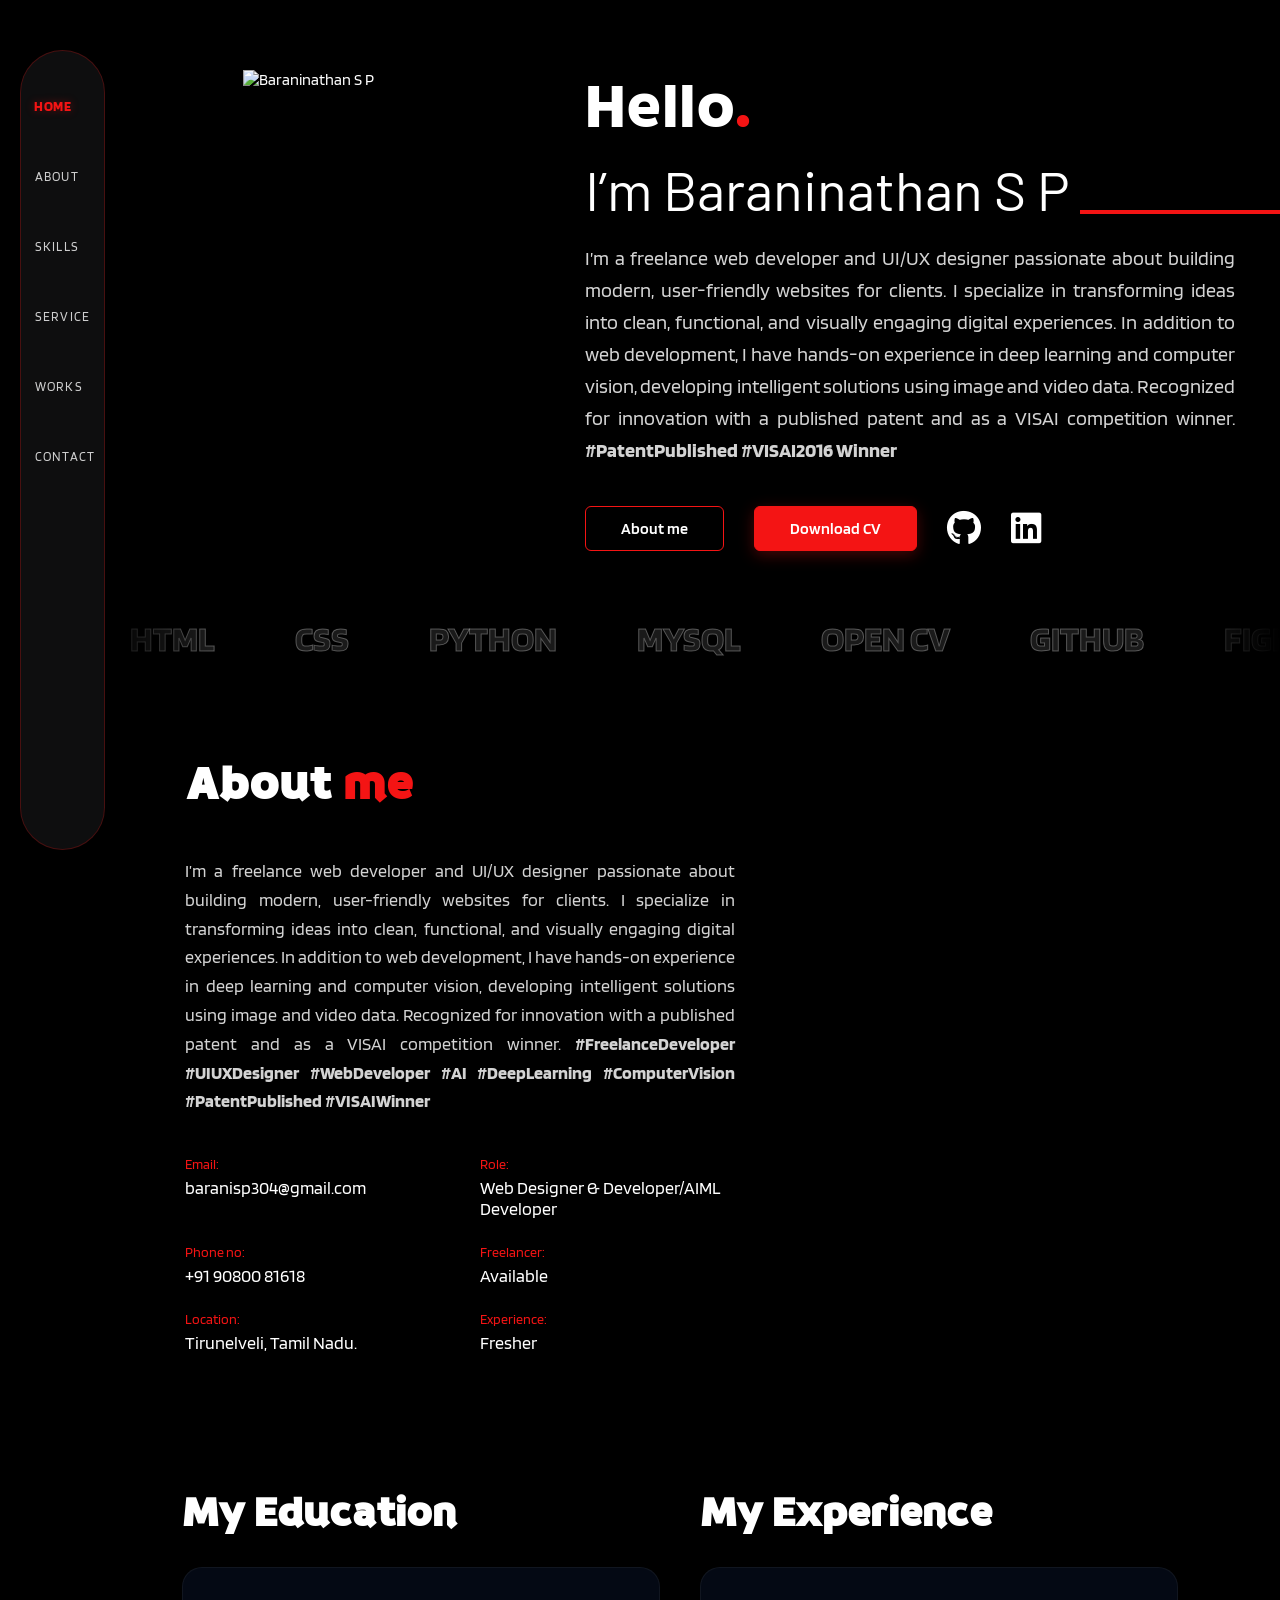
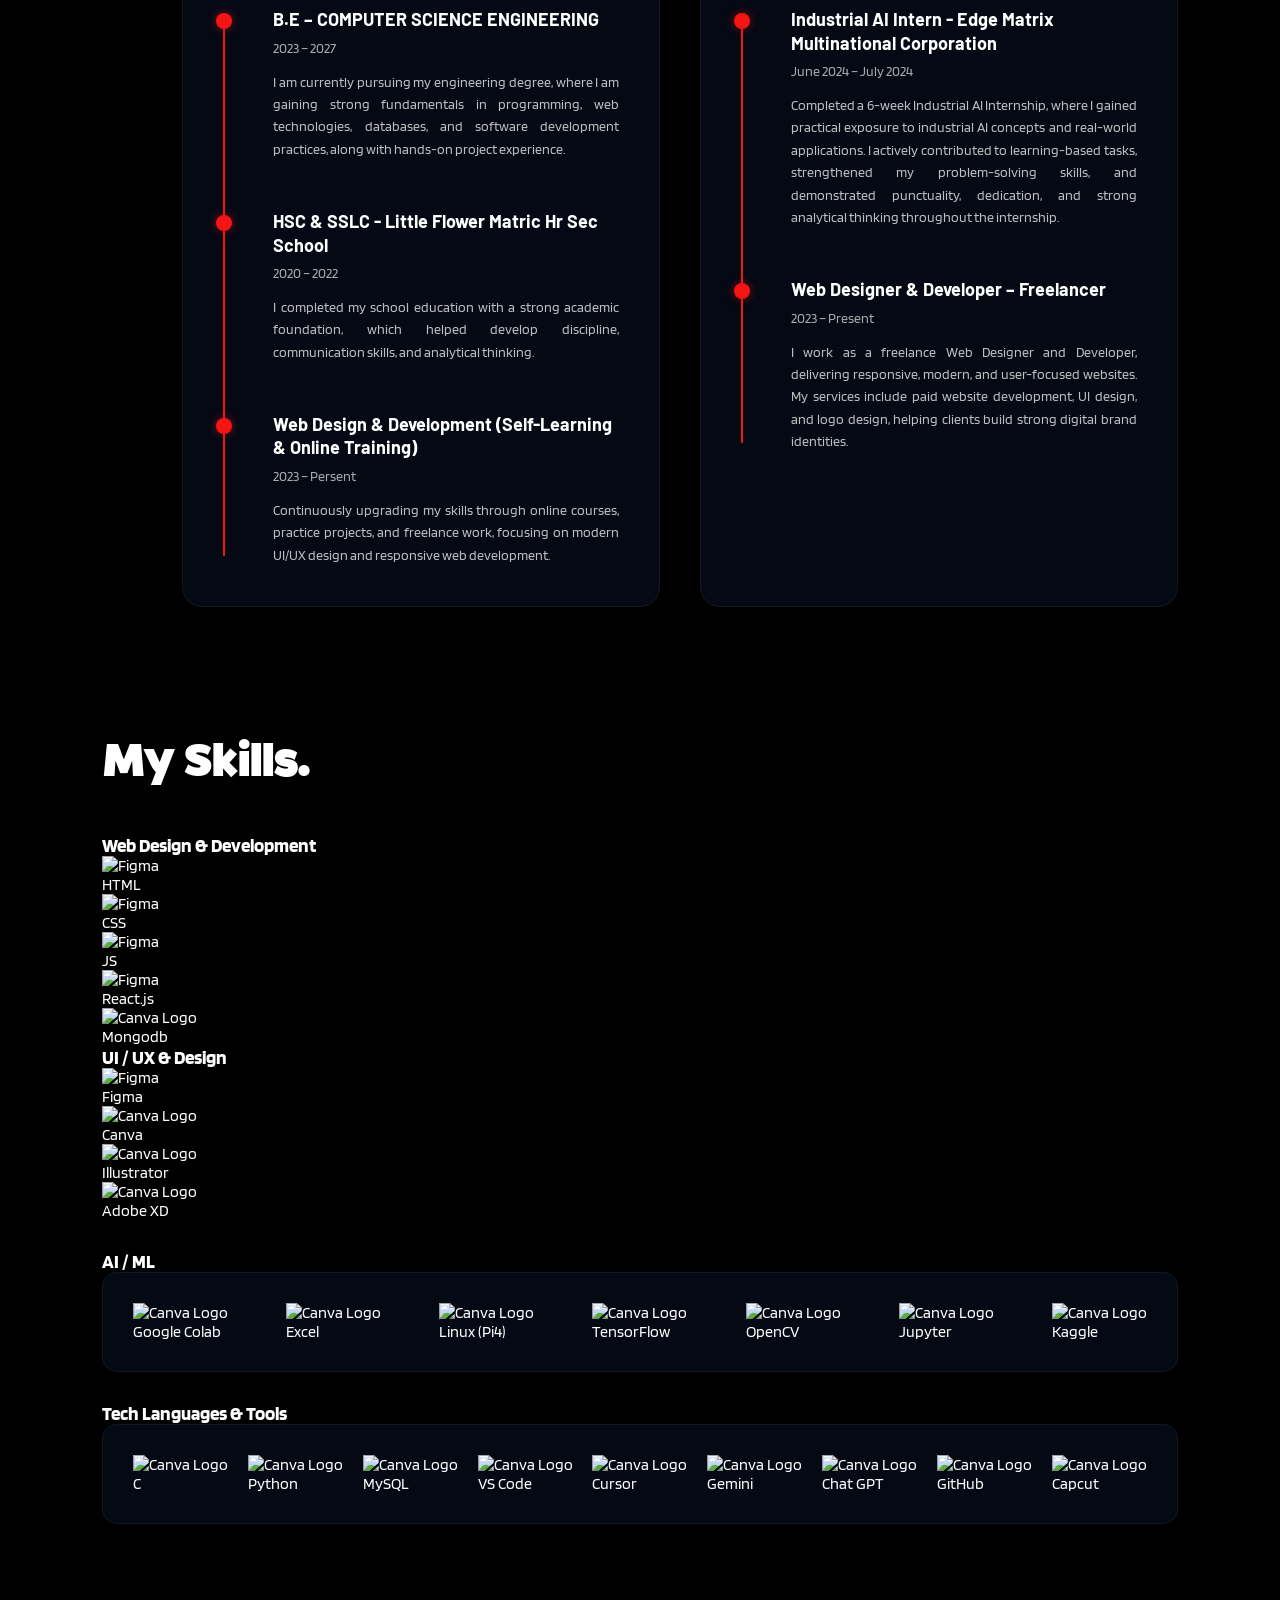
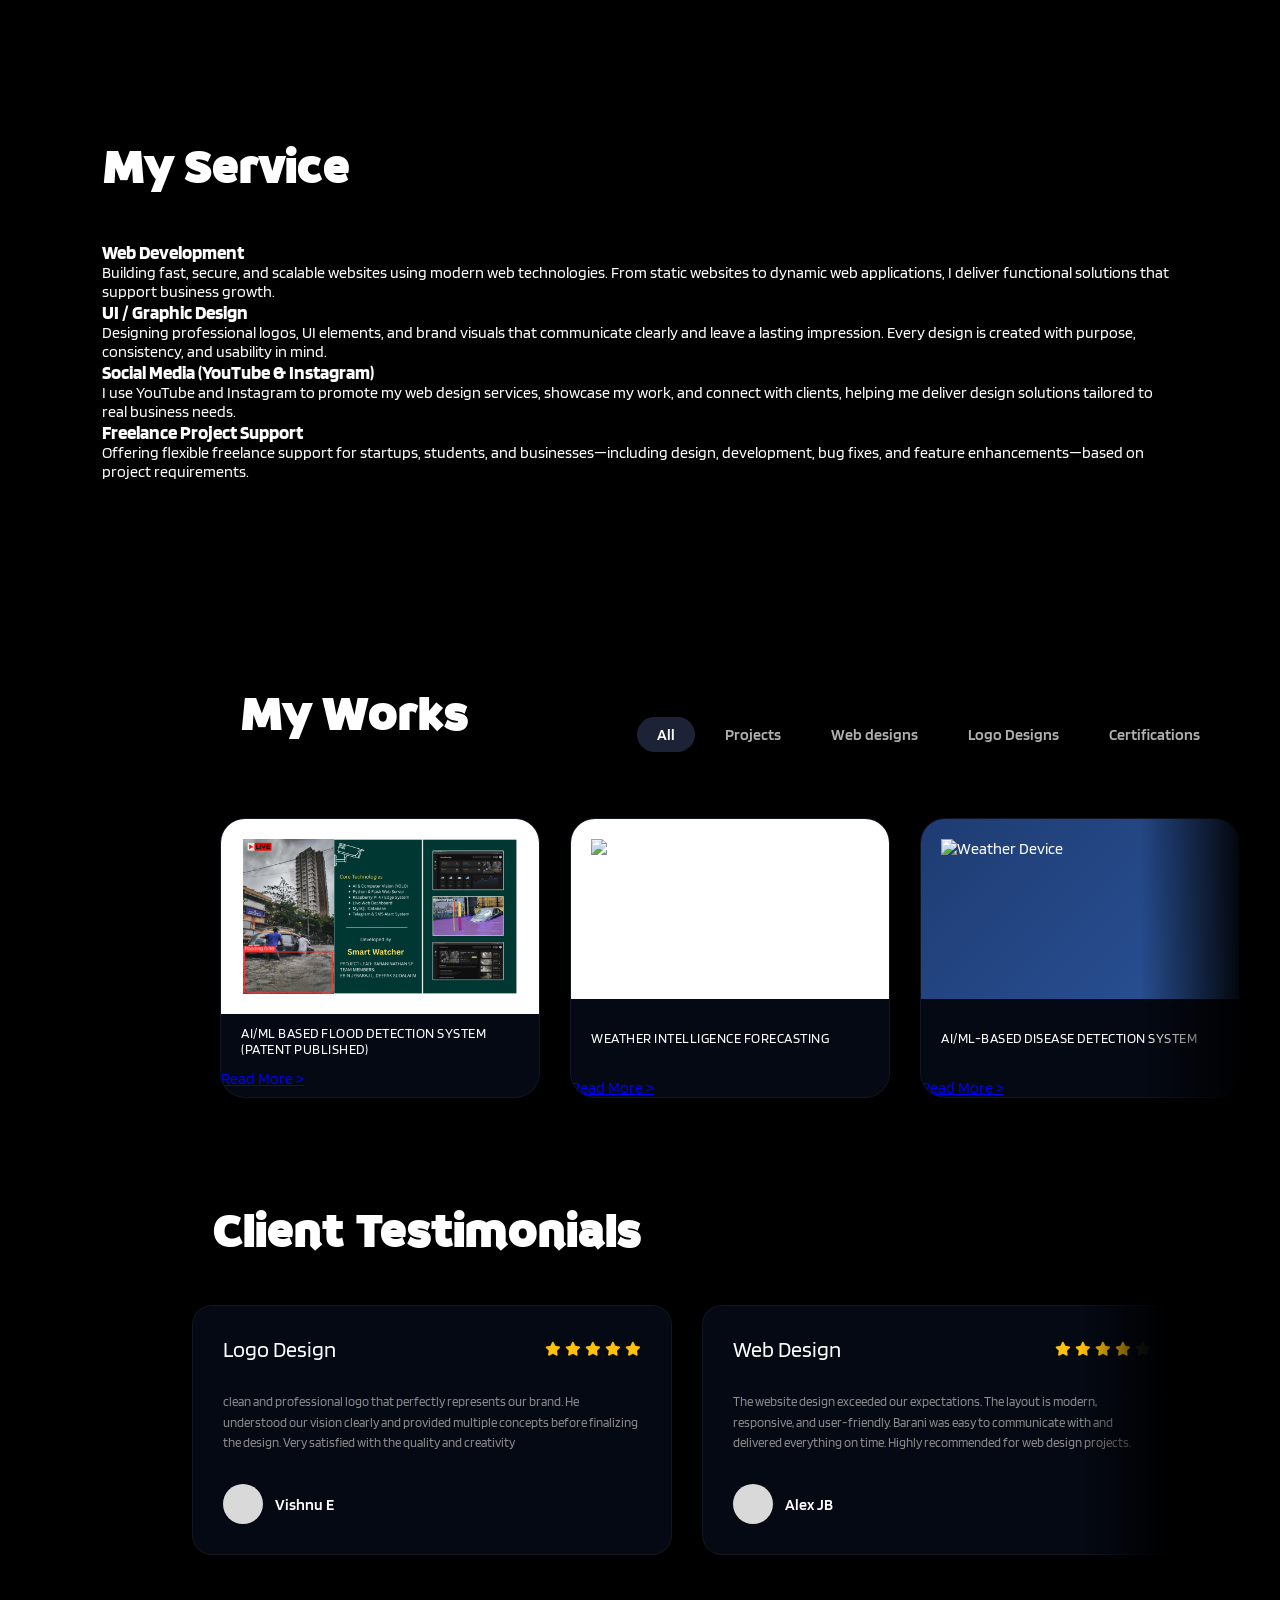
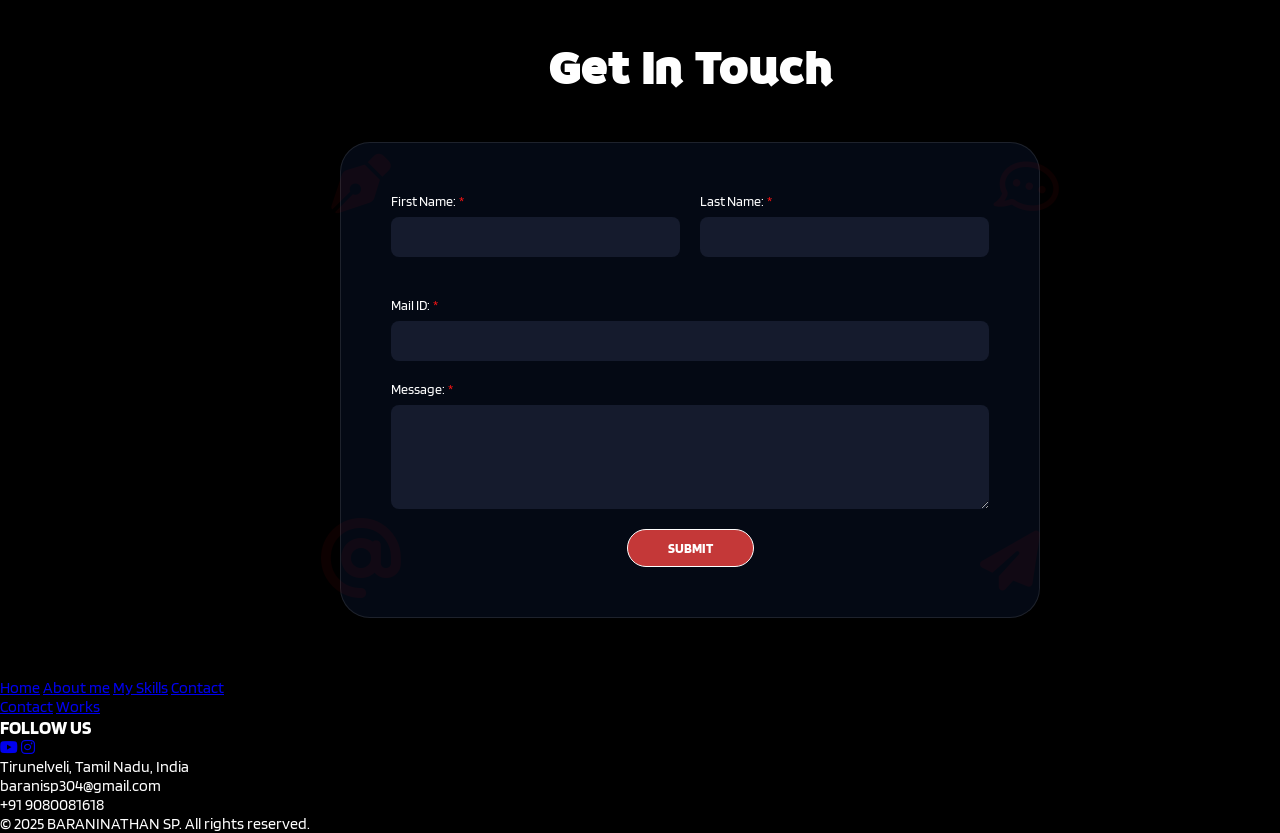
==== commit 0e6f3c38: "Update index.html" ====
--- a/index.html
+++ b/index.html
@@ -67,7 +67,7 @@
     
               <div class="glow-circle"></div>
 
-               <img src="assets/DPnew1.png" alt="Baraninathan S P" class="profile-img">
+               <img src="assets/DP2.png" alt="Baraninathan S P" class="profile-img">
         </div>
 
                     <div class="text-box">
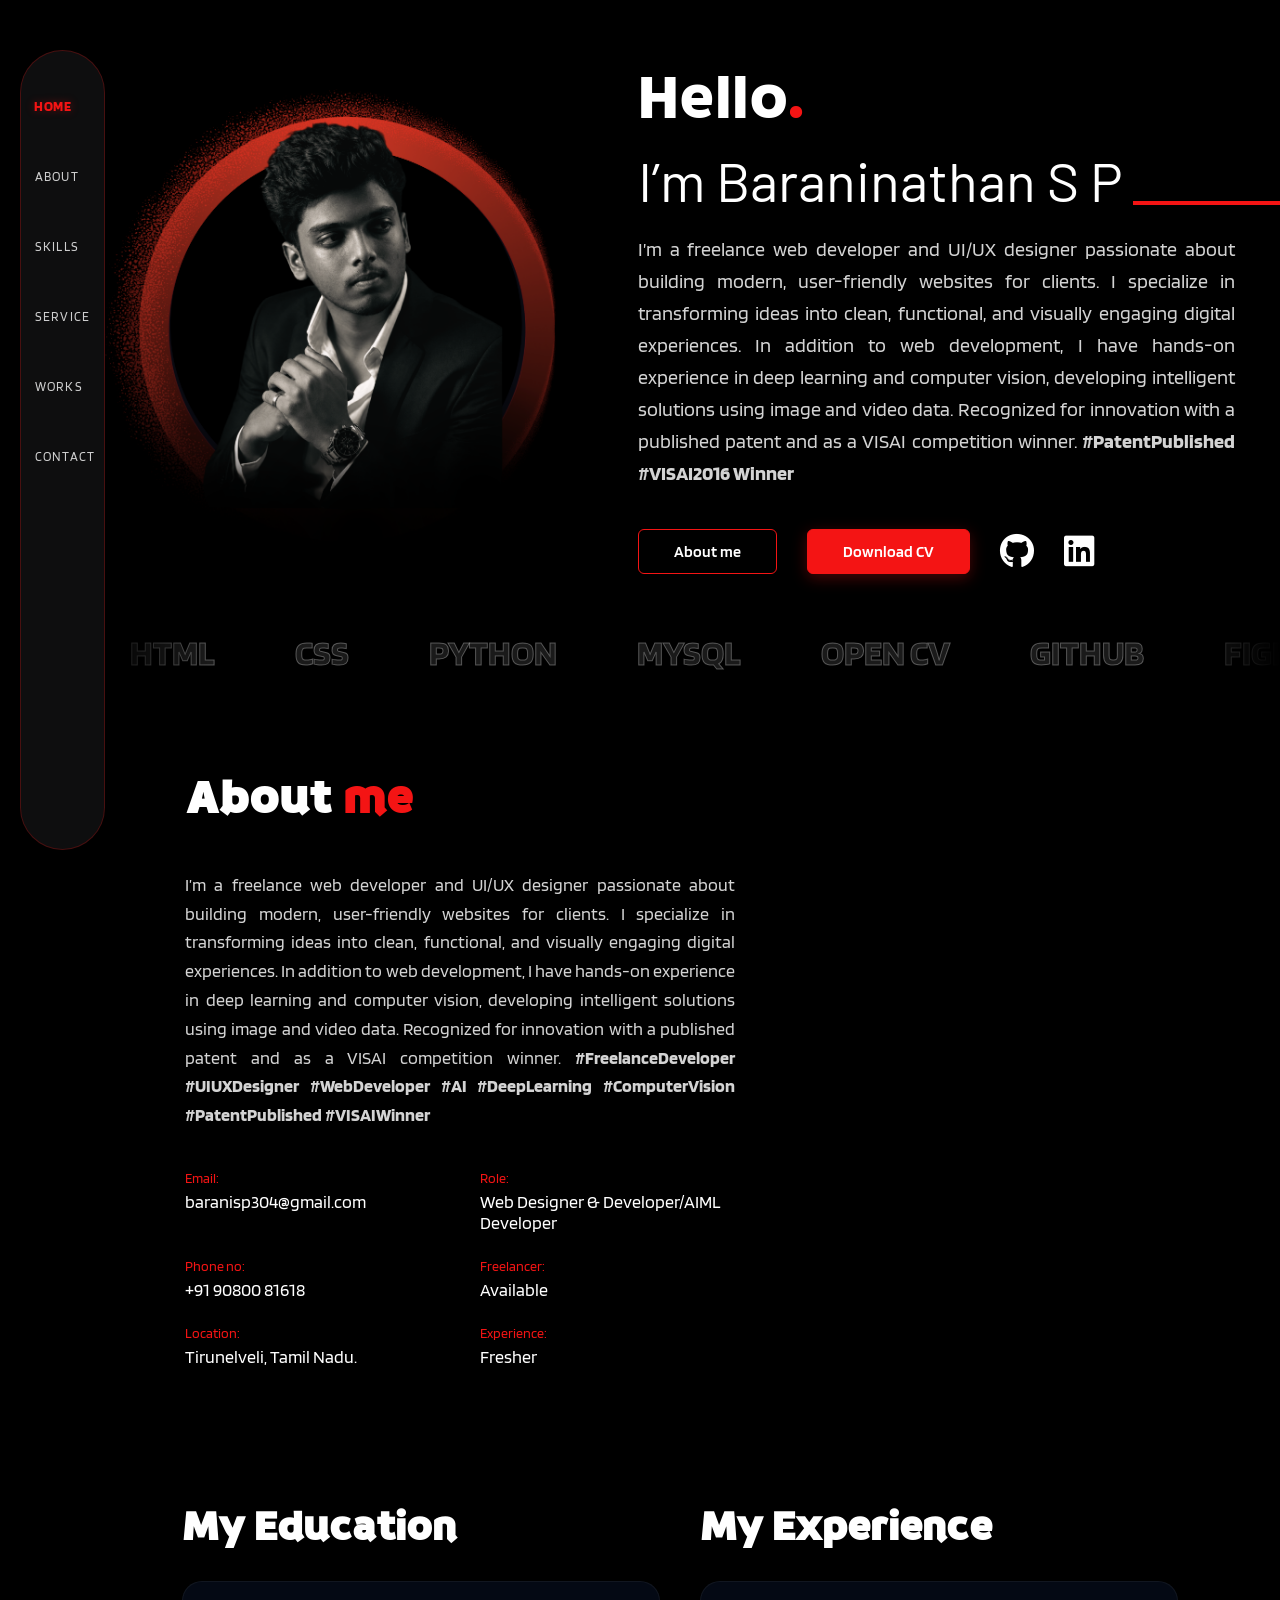
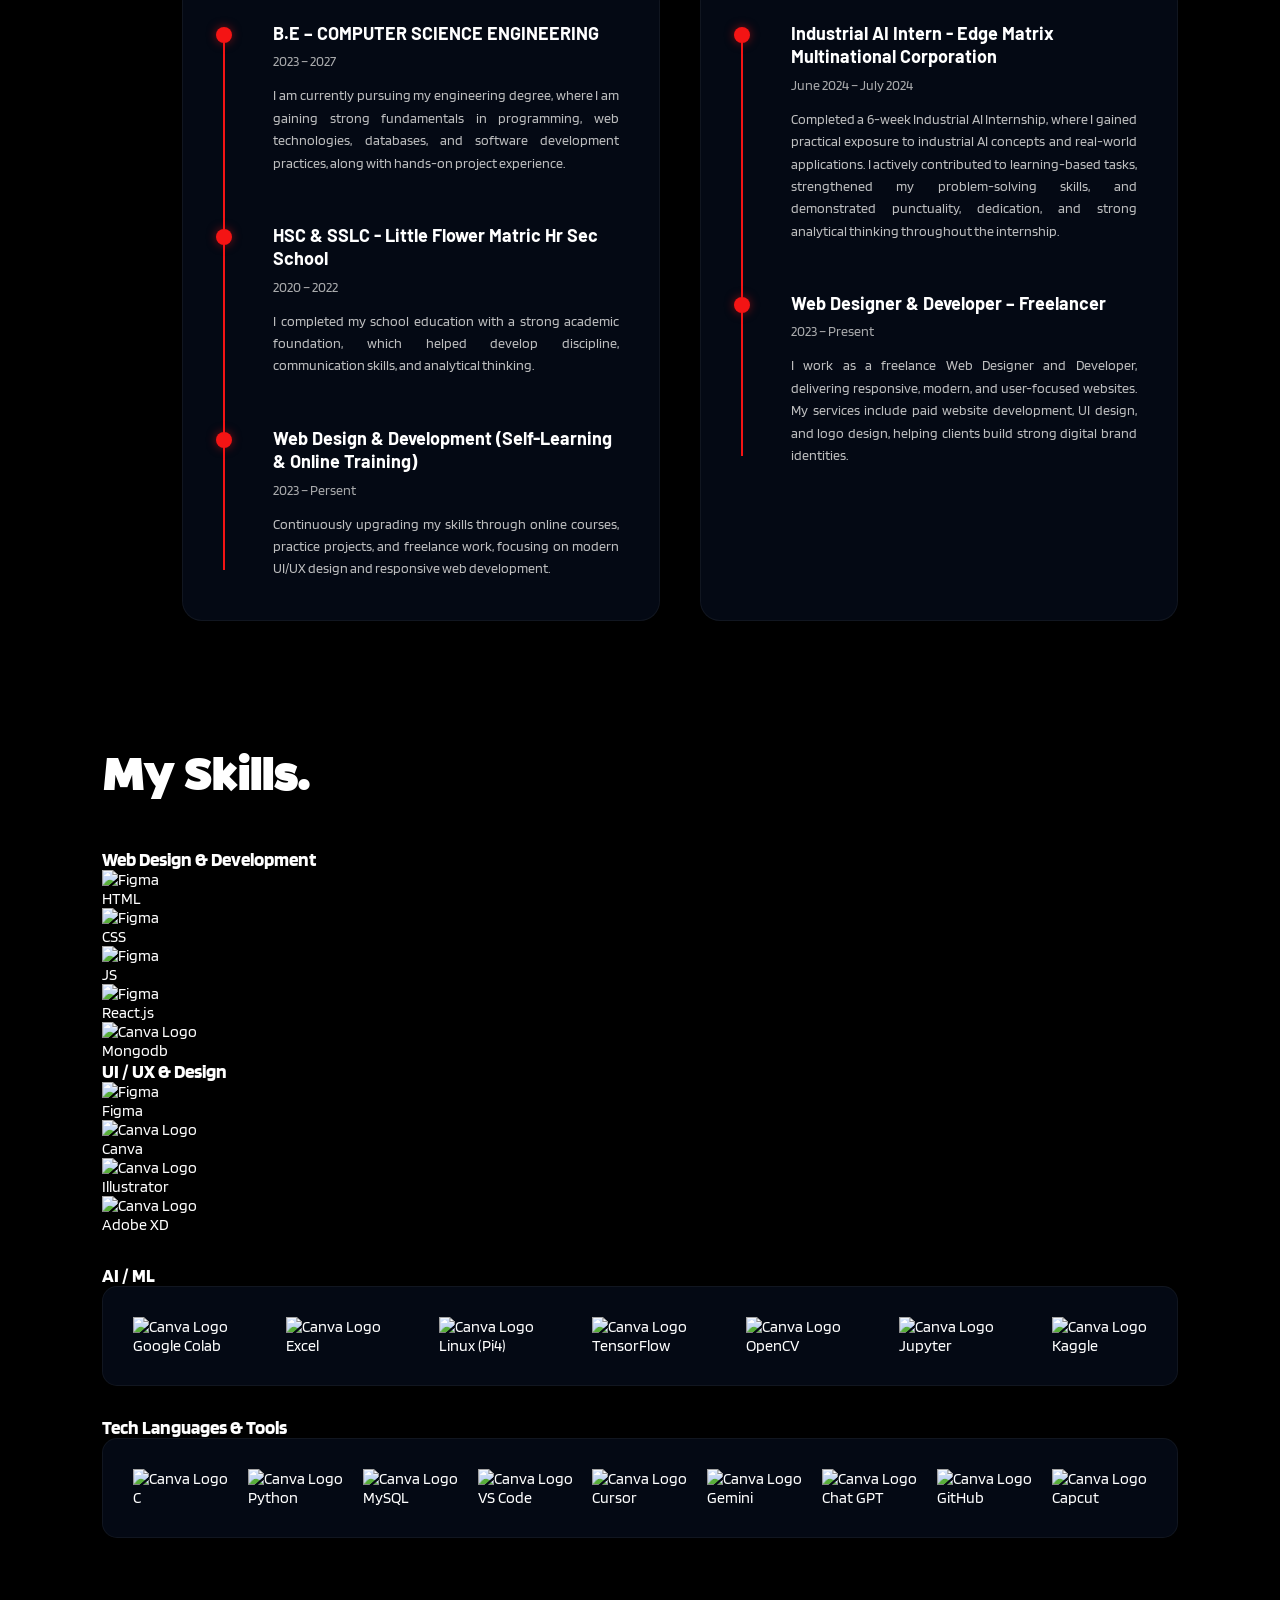
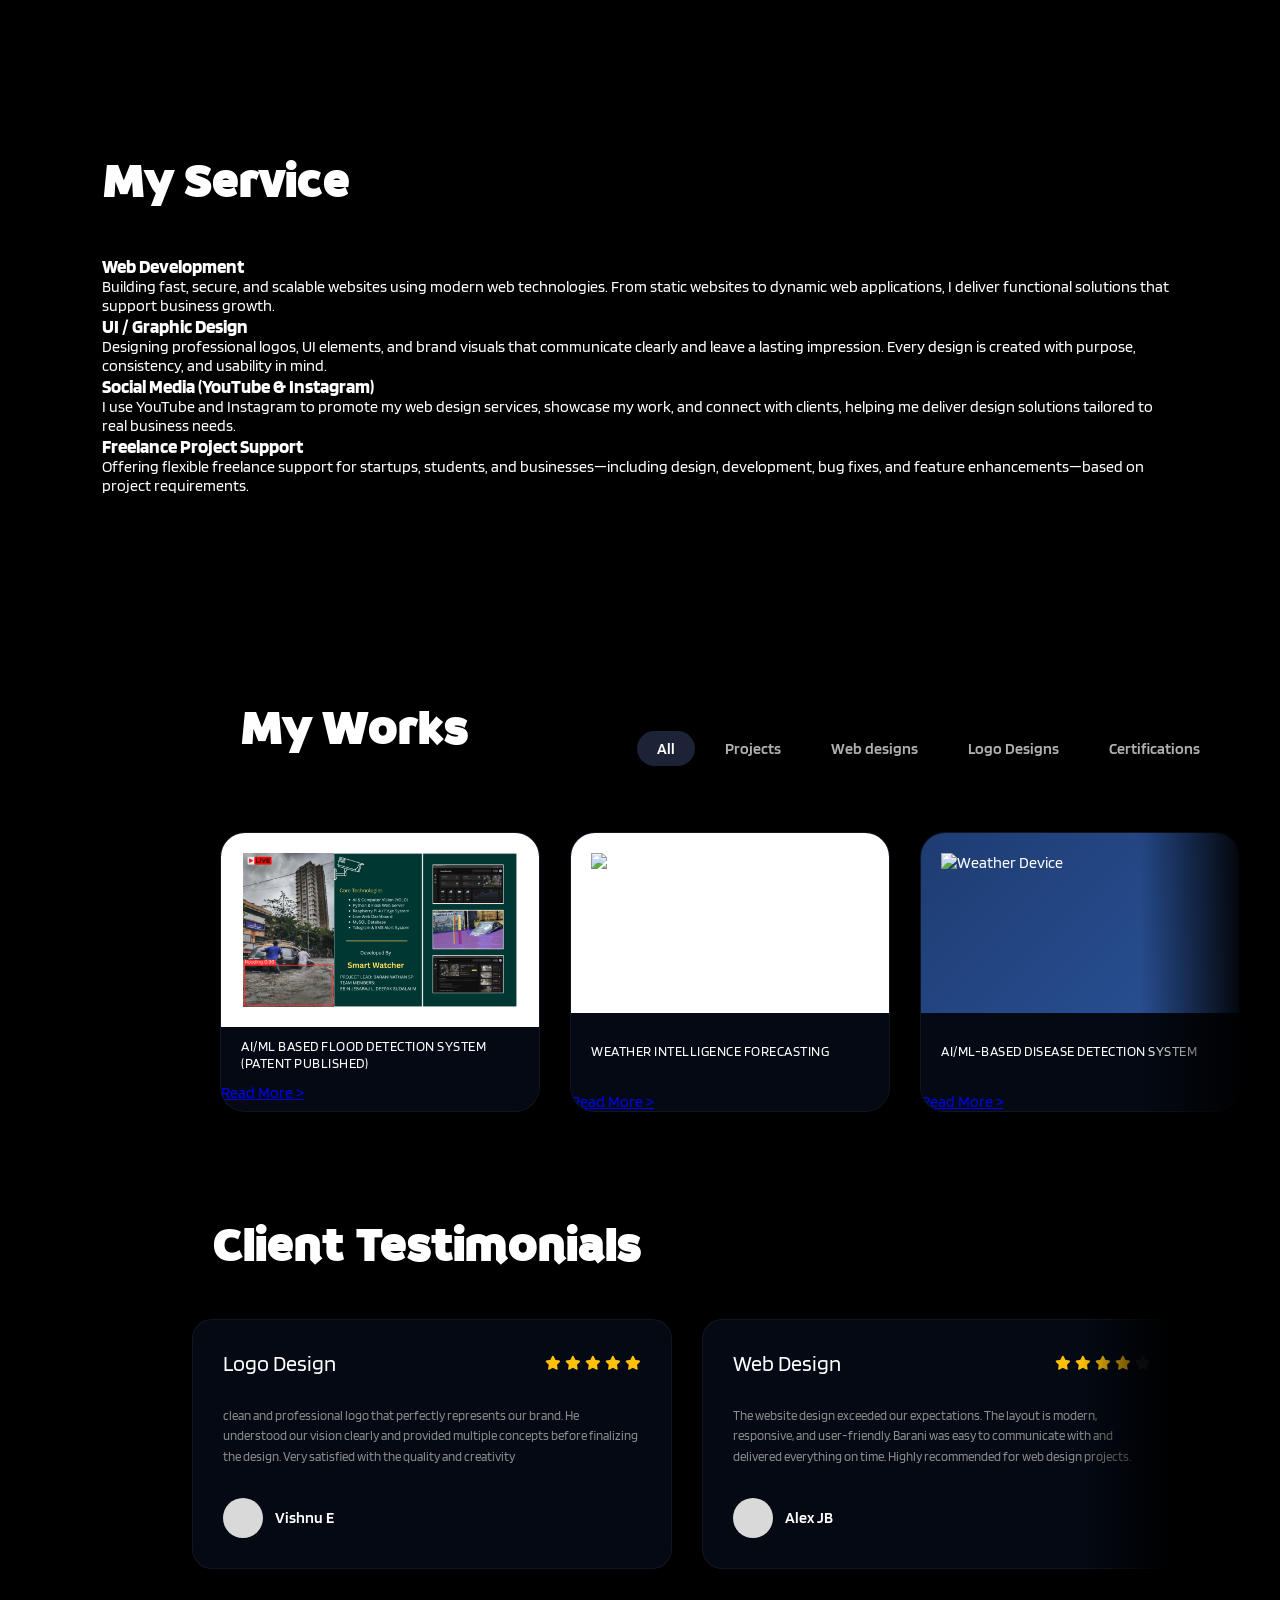
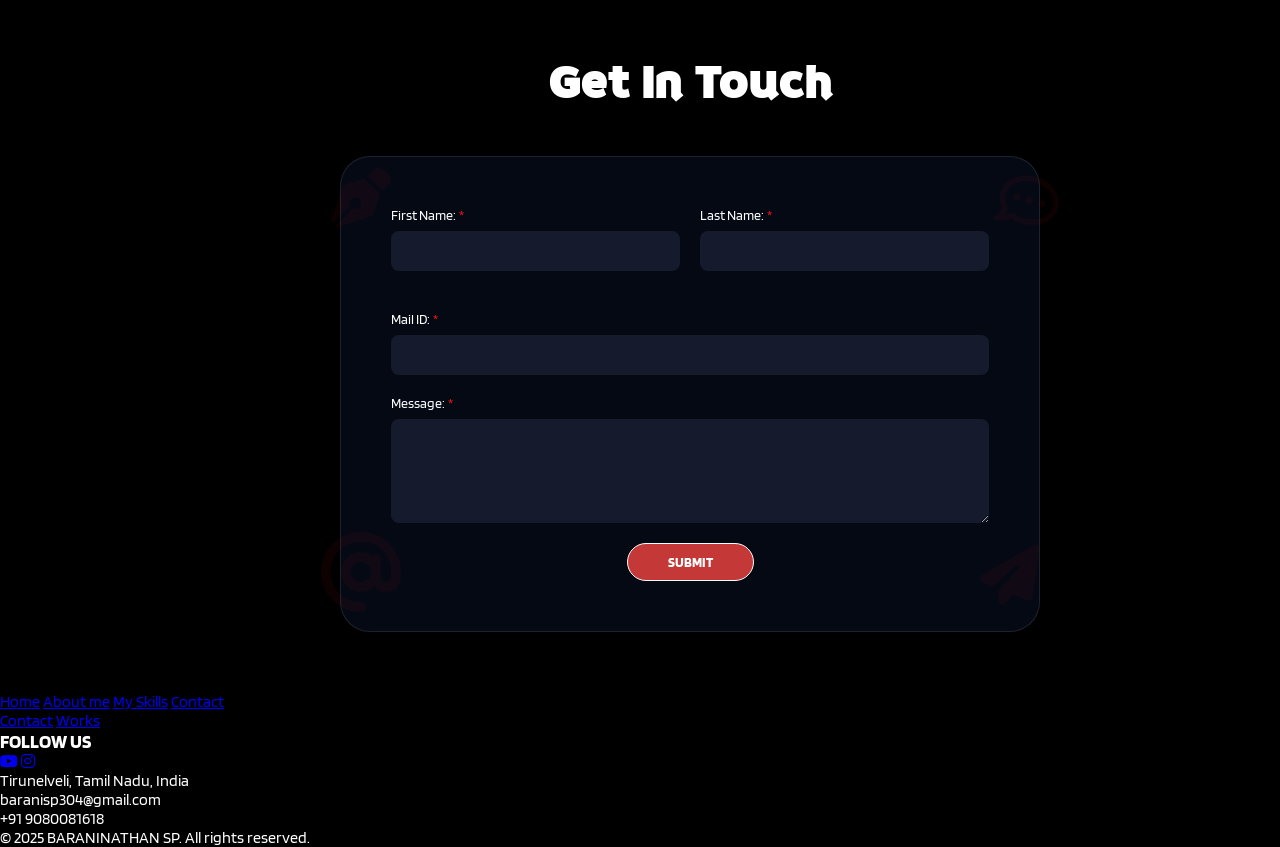
==== commit 1db06cf7: "dp fix" ====
--- a/index.html
+++ b/index.html
@@ -67,7 +67,7 @@
     
               <div class="glow-circle"></div>
 
-               <img src="assets/DP2.png" alt="Baraninathan S P" class="profile-img">
+               <img src="assets/dp22.png" alt="Baraninathan S P" class="profile-img">
         </div>
 
                     <div class="text-box">
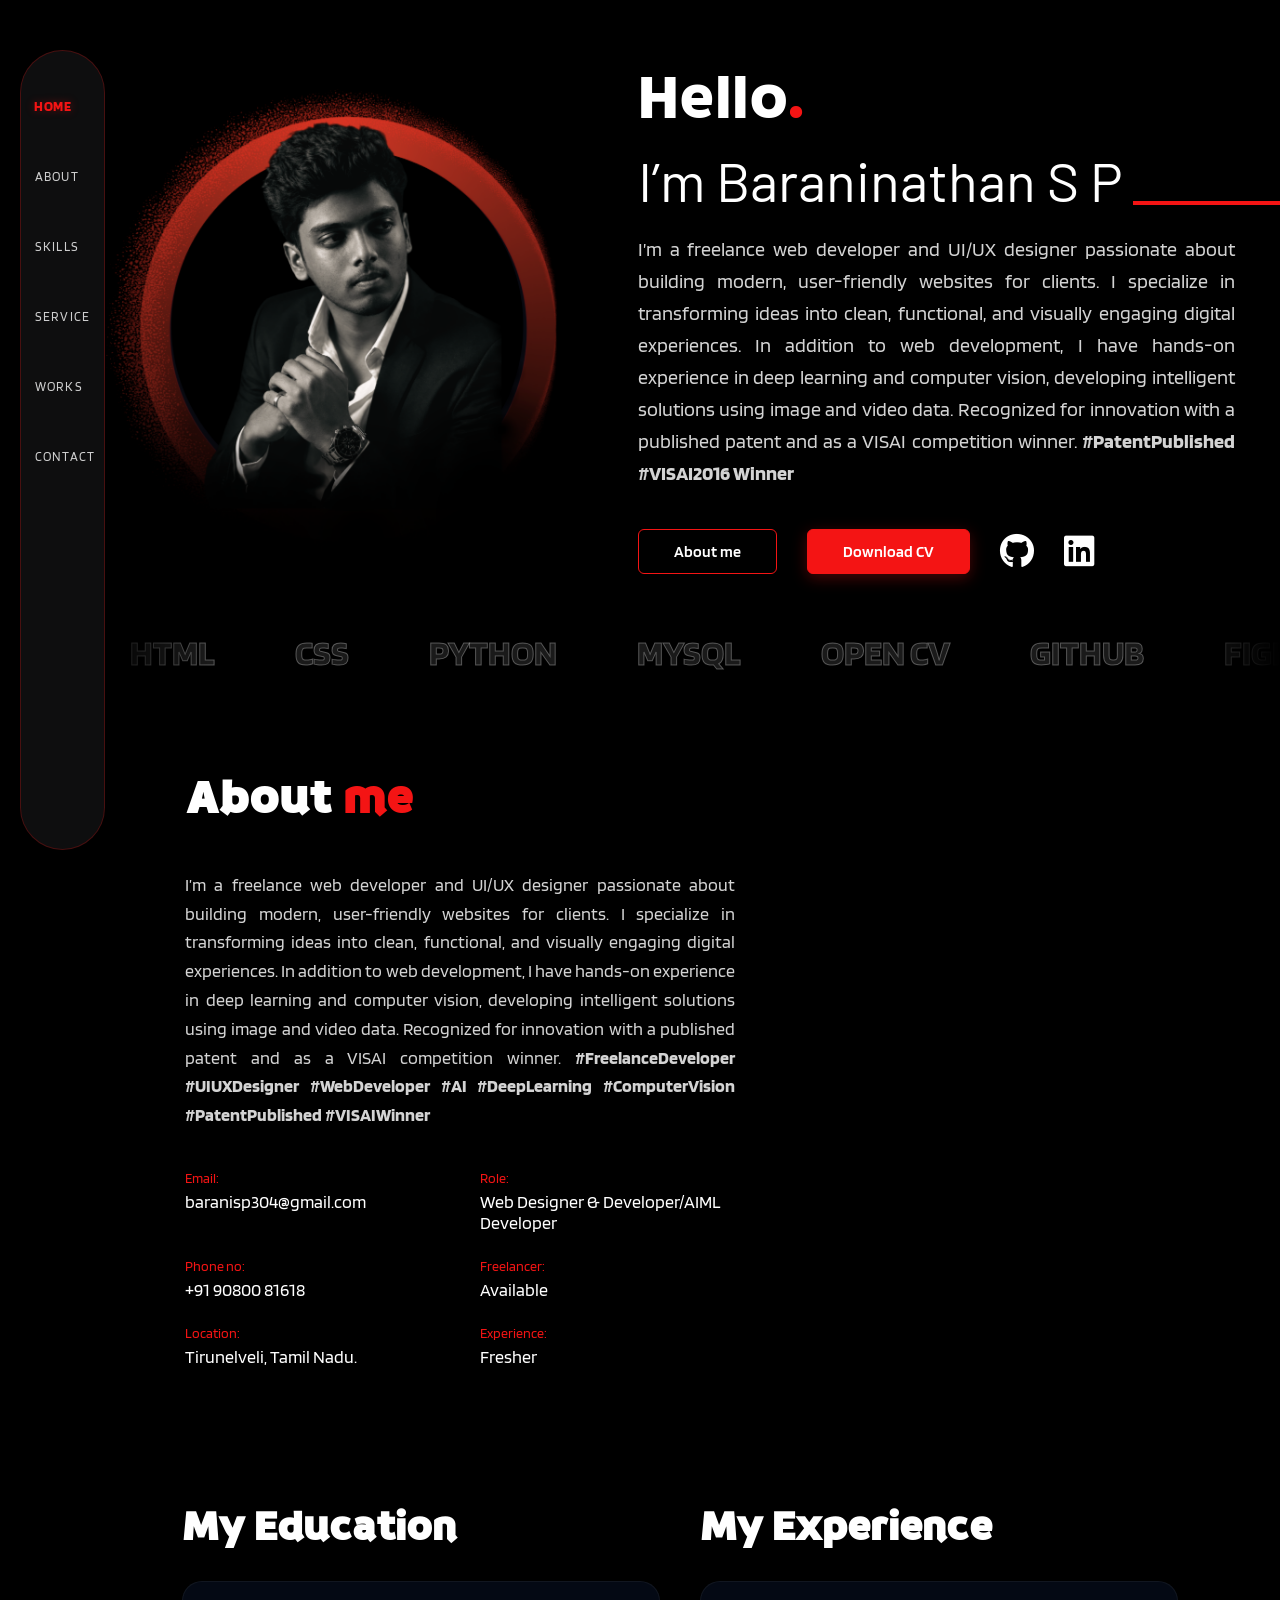
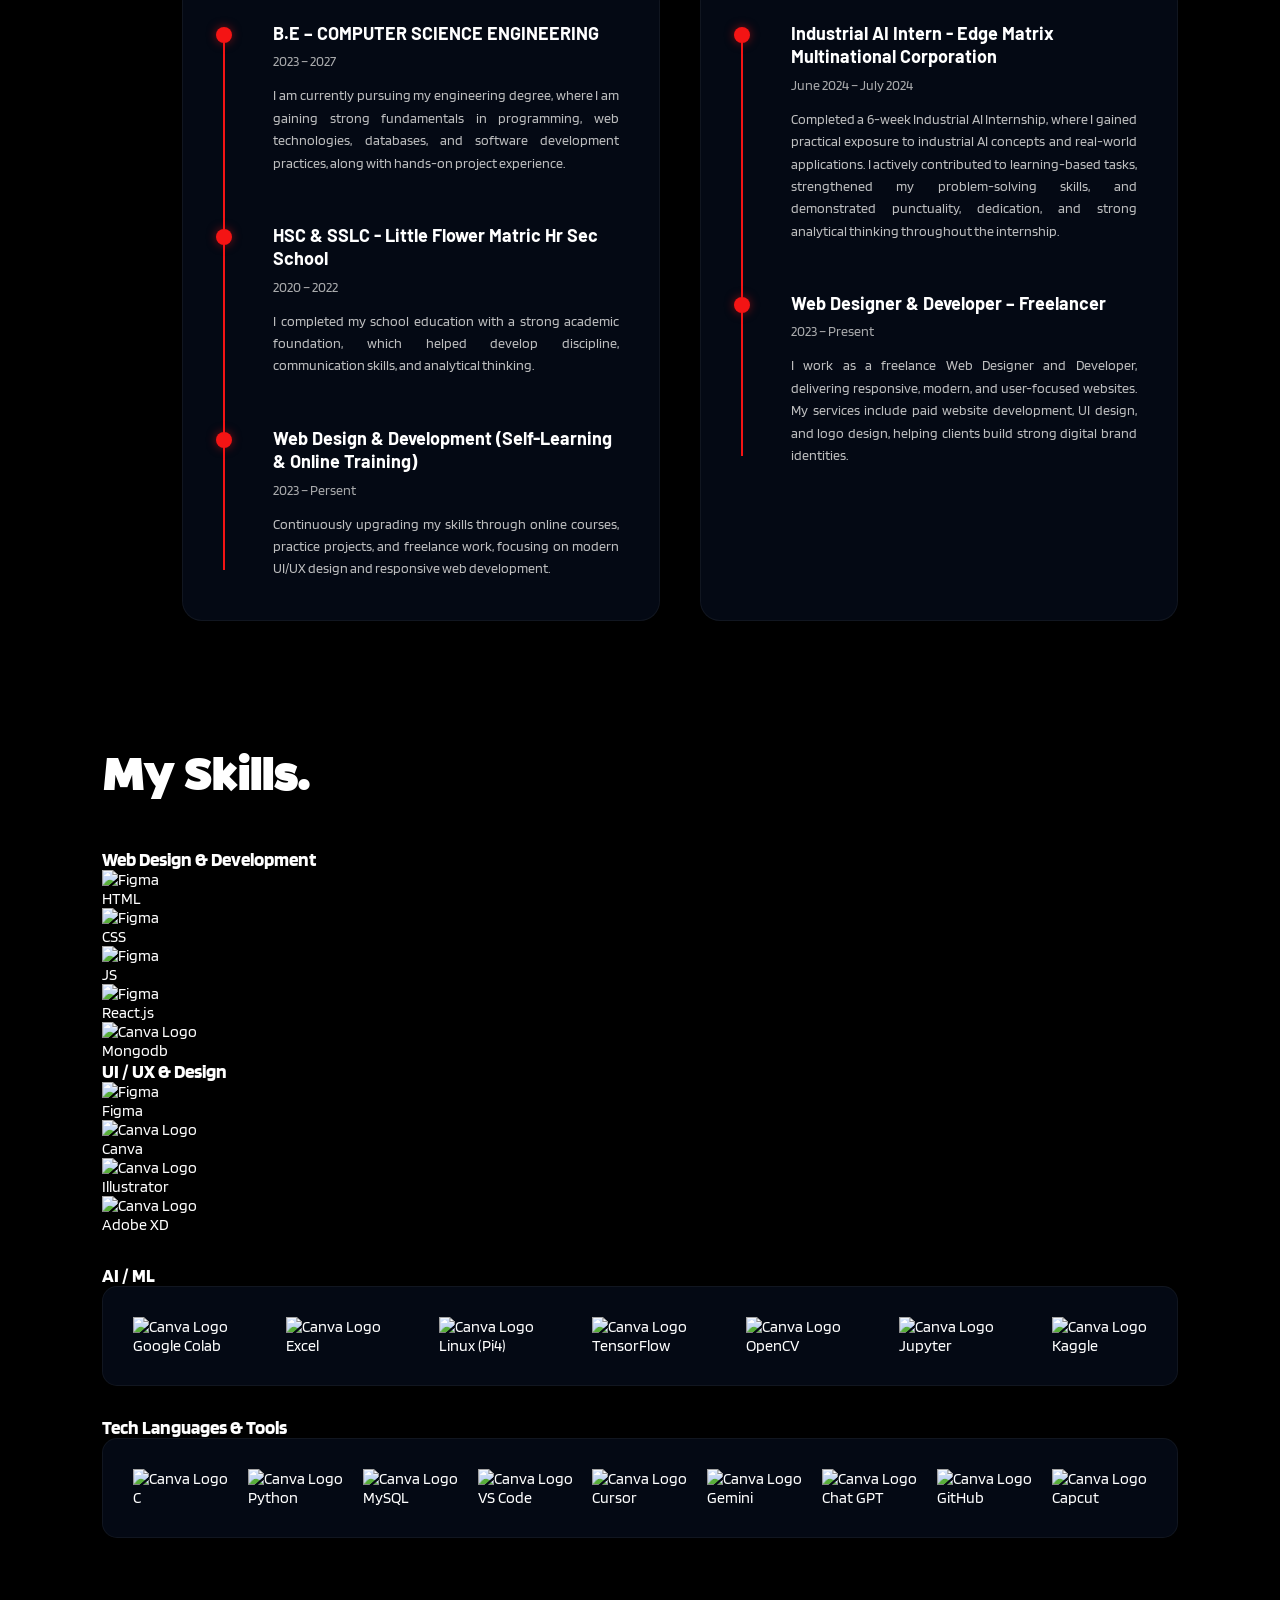
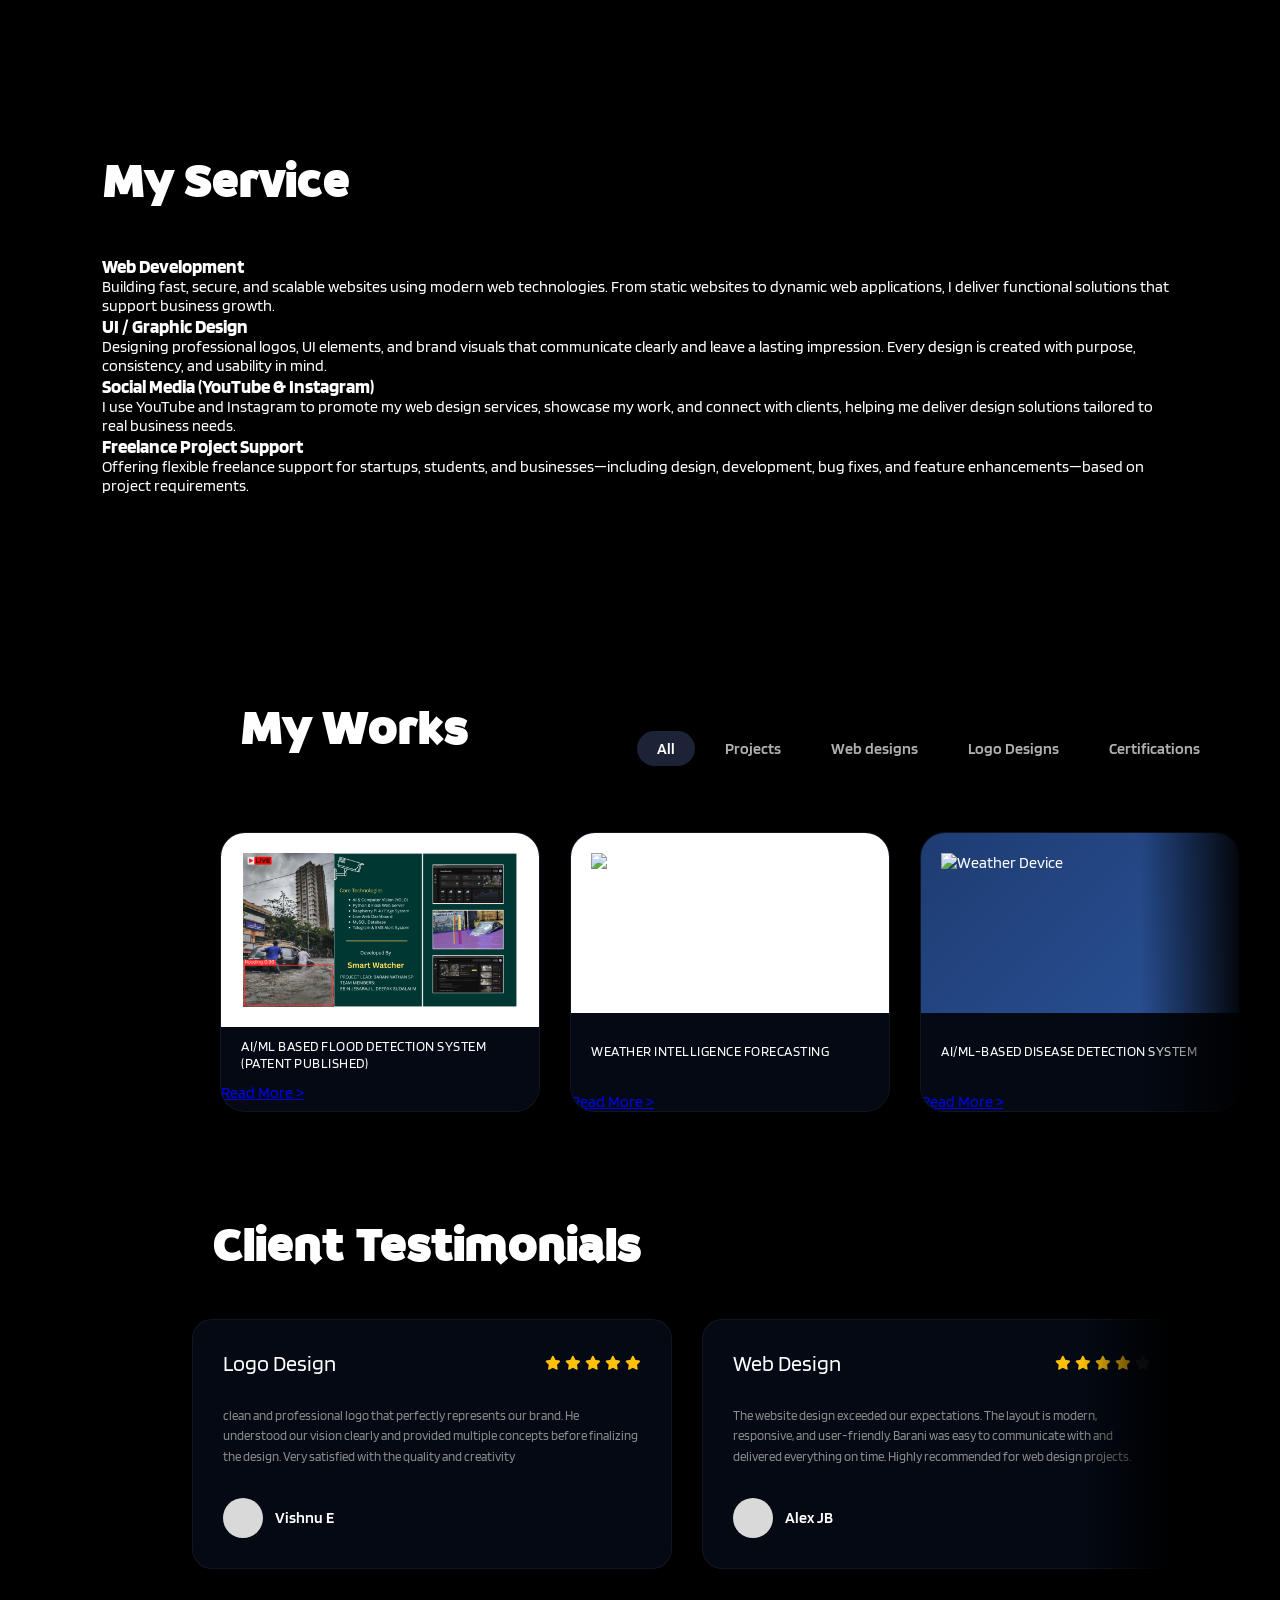
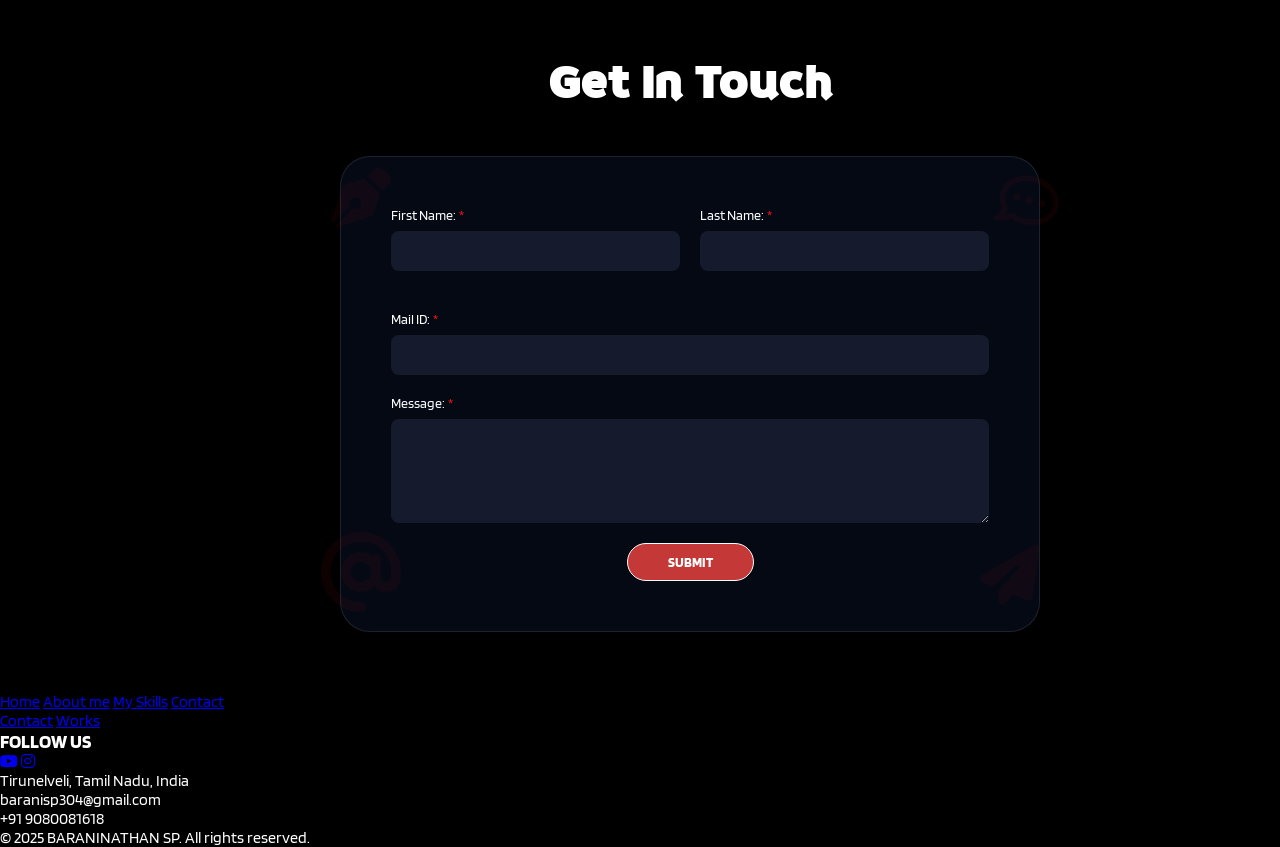
==== commit 0a5f7b4f: "fixing dp" ====
--- a/index.html
+++ b/index.html
@@ -67,7 +67,7 @@
     
               <div class="glow-circle"></div>
 
-               <img src="assets/dp22.png" alt="Baraninathan S P" class="profile-img">
+               <img src="assets/dp11.png" alt="Baraninathan S P" class="profile-img">
         </div>
 
                     <div class="text-box">
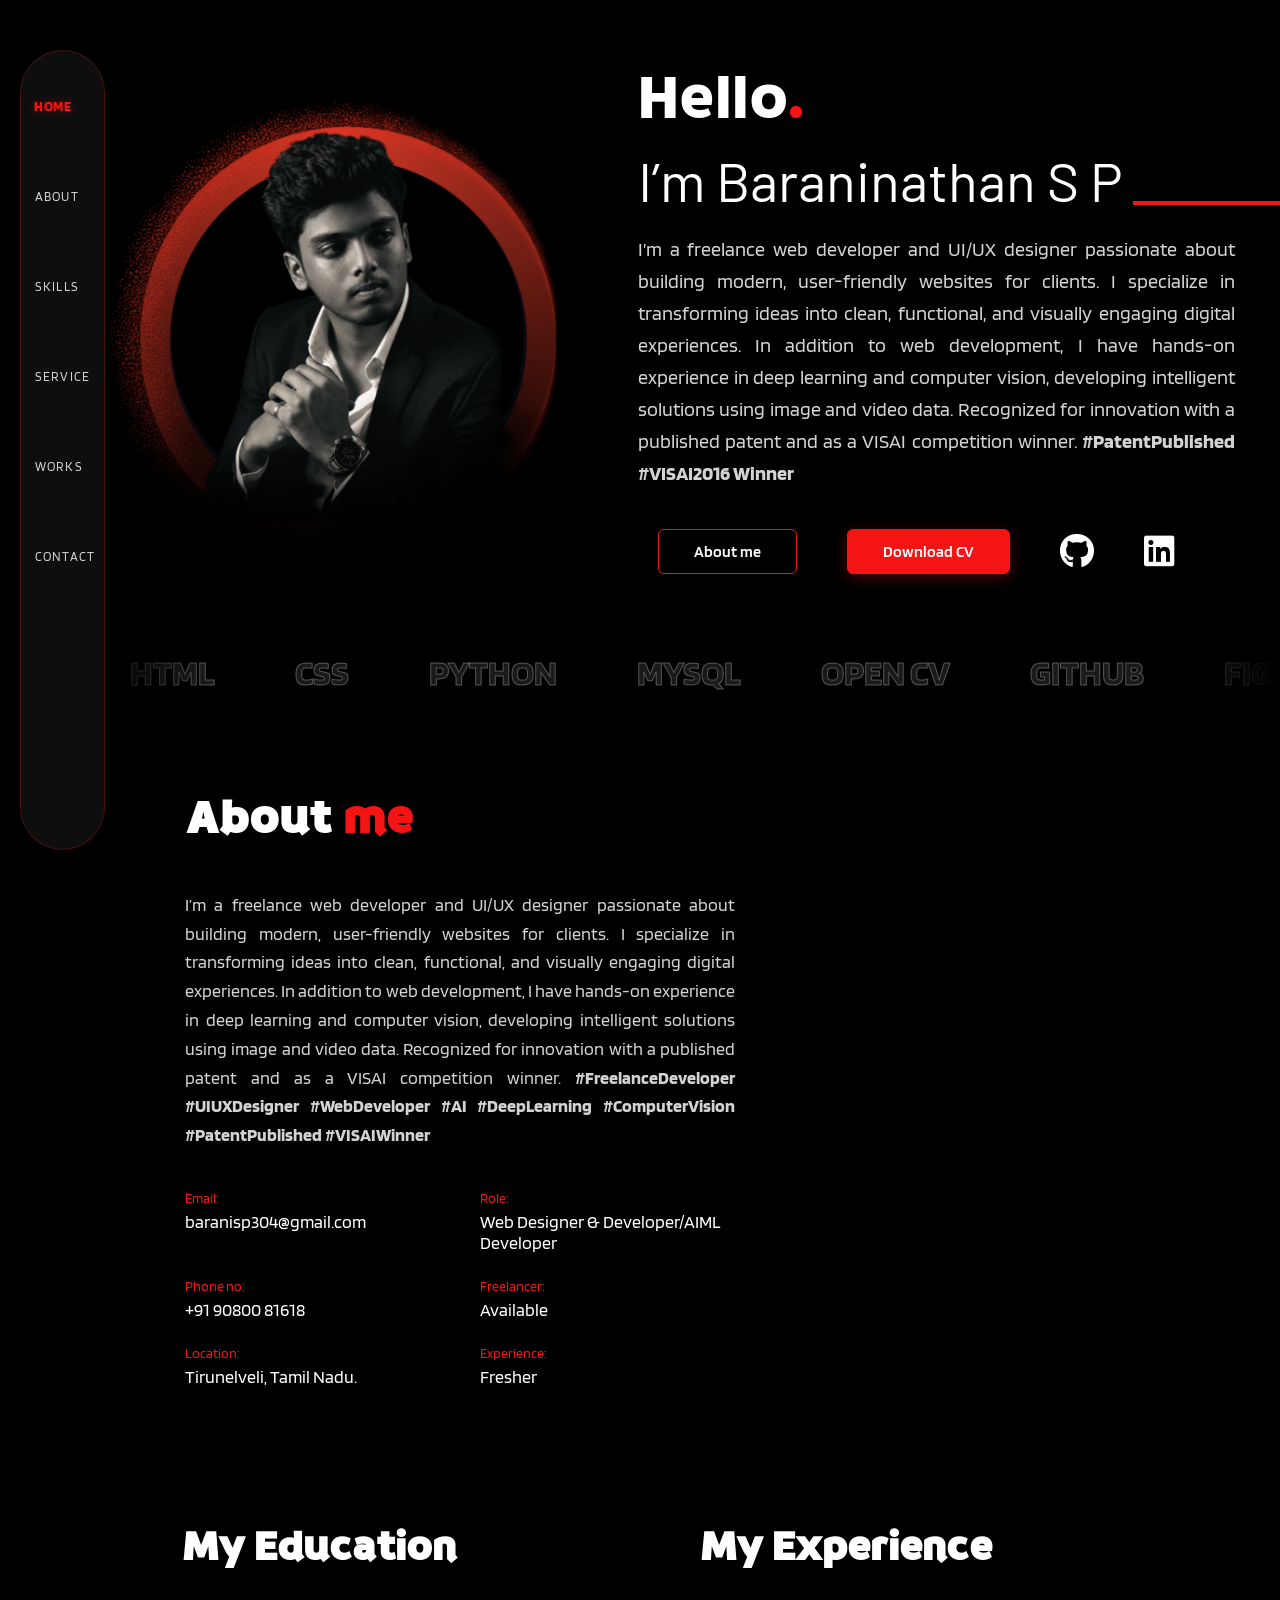
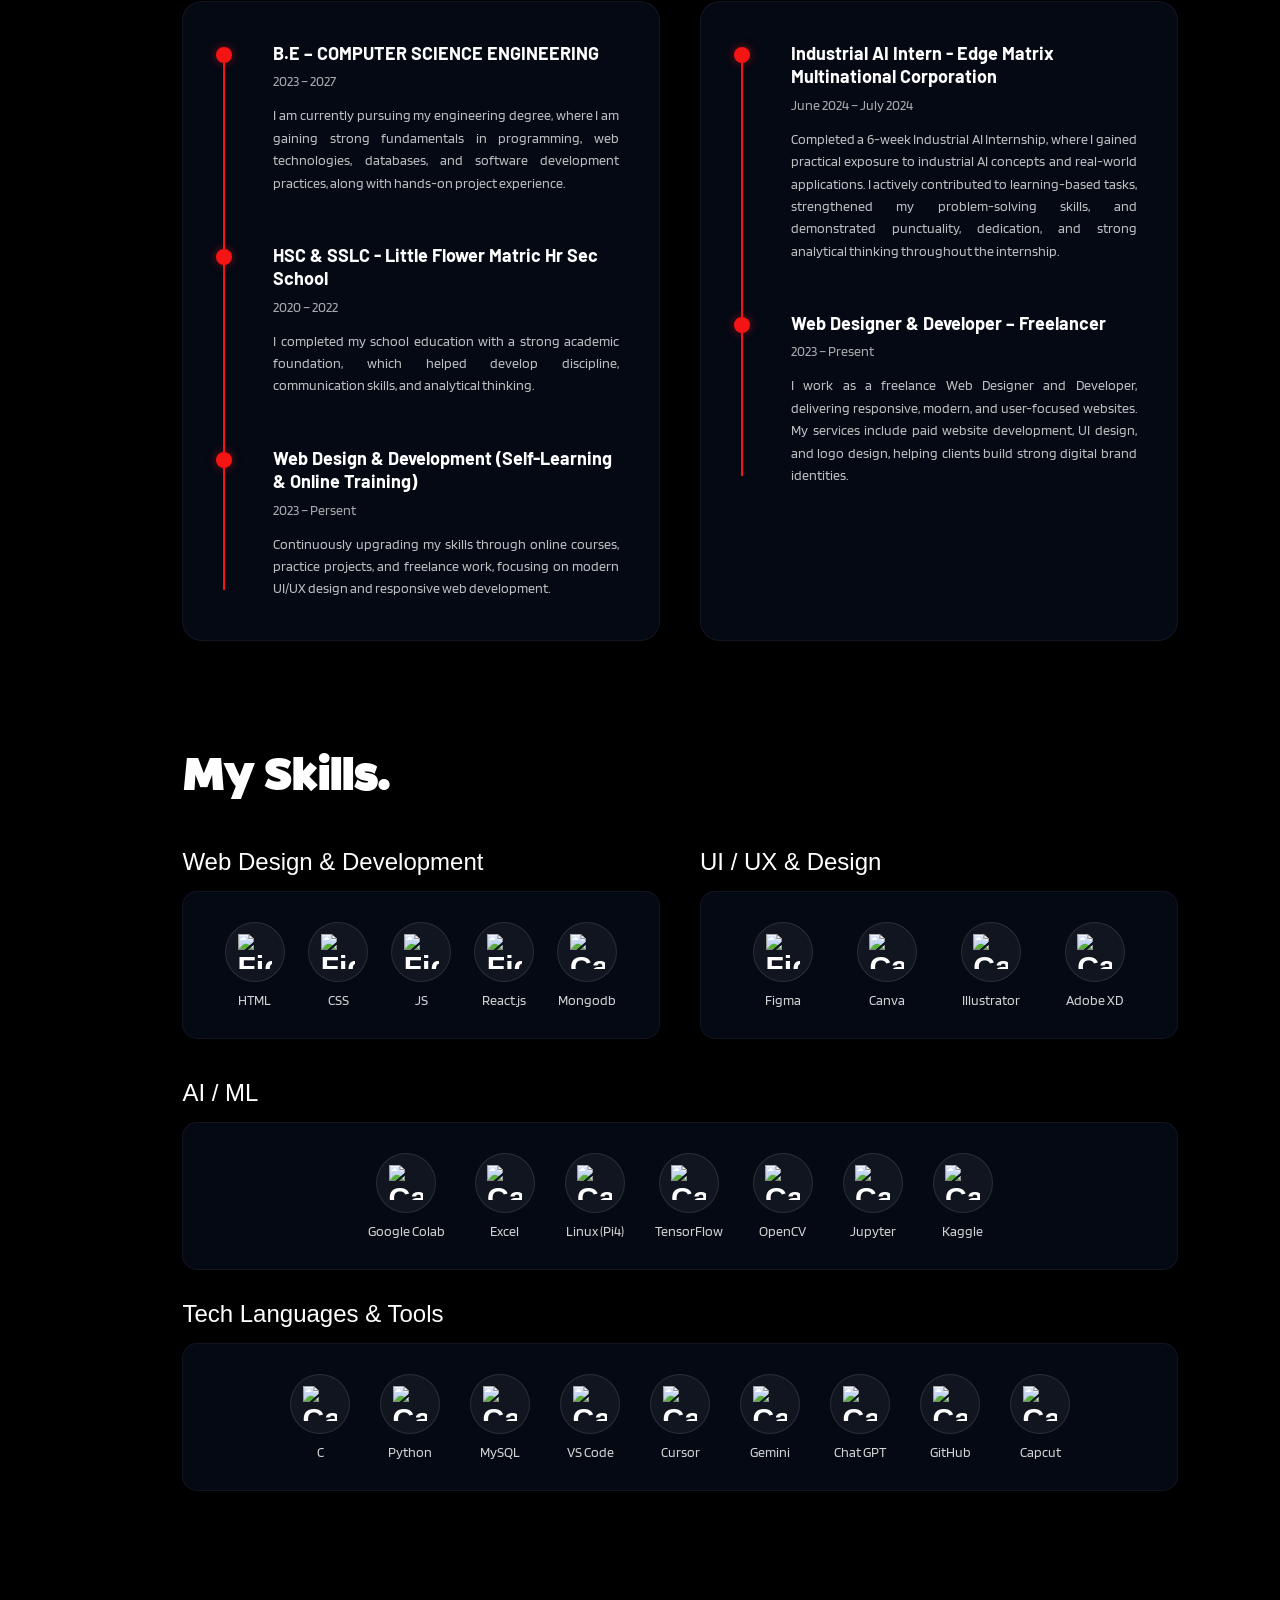
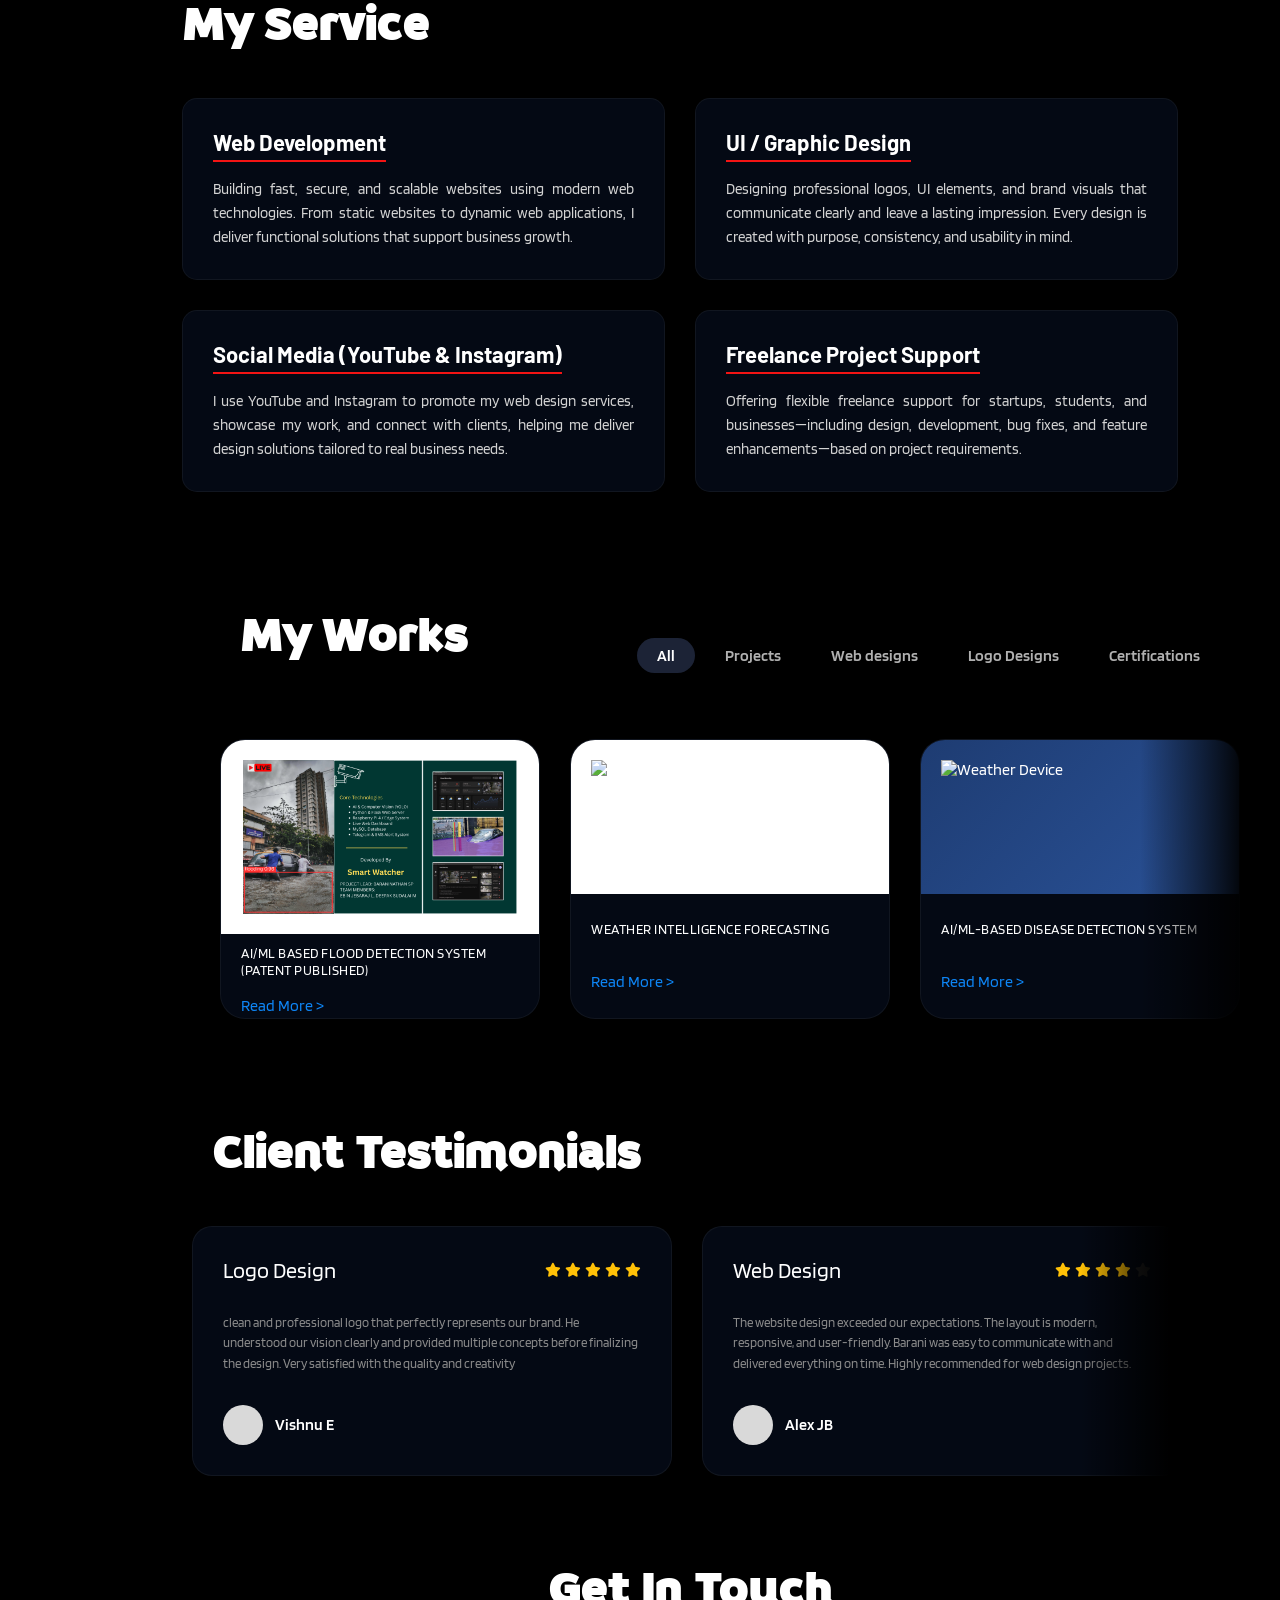
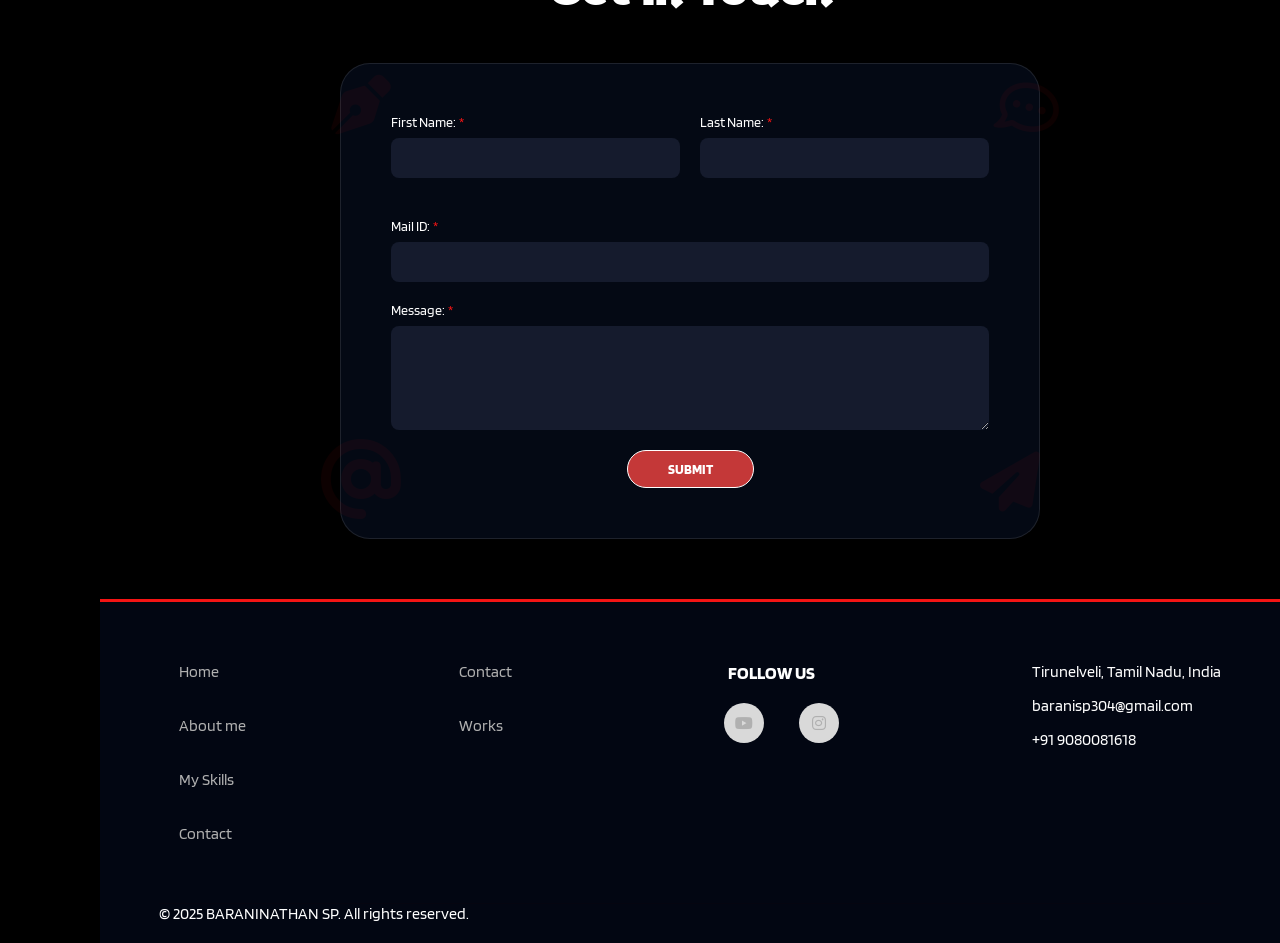
==== commit 0c146c7b: "fixing mobile view" ====
--- a/index.html
+++ b/index.html
@@ -292,7 +292,7 @@
 </div>
 <div class="icon-item">
     <div class="icon-circle canva-bg">
-        <img src="https://public.canva.site/logo/media/dfb96cc174513093cd6ed61489ccb750.svg" alt="Canva Logo">
+        <img src="https://static.vecteezy.com/system/resources/previews/056/850/847/non_2x/canva-app-logo-on-a-transparent-background-free-png.png" alt="Canva Logo">
     </div> 
     <span>Canva</span>
 </div>
--- a/css/style.css
+++ b/css/style.css
@@ -179,7 +179,7 @@
     text-align: justify;
 }
 
-.buttons { display: flex; gap: 30px; }
+.buttons { display: flex; gap: 30px; align-items: center; }
 
 .btn {
     text-decoration: none;
@@ -271,40 +271,254 @@
 @keyframes fadeIn { to { opacity: 1; } }
 @keyframes slideUp { to { opacity: 1; transform: translateY(0); } }
 
-/* --- MOBILE RESPONSIVE --- */
+/* --- MOBILE UNDERLINE ANIMATION --- */
+@keyframes widthExpandCenter {
+    0% { 
+        width: 0; 
+        opacity: 0; 
+    }
+    100% { 
+        width: 100%;
+        opacity: 1; 
+    }
+}
+
+/* --- TABLET RESPONSIVE (MAX 1024px) --- */
 @media (max-width: 1024px) {
     .main-container { flex-direction: column; }
     
     .sidebar {
         width: 100%;
-        height: 70px; /* Standard navbar height */
+        height: auto;
         flex-direction: row;
-        padding: 0 30px;
-        position: relative; /* Not fixed on mobile */
-        border-right: none;
-        border-bottom: 1px solid rgba(255,255,255,0.05);
-    }
+        padding: 15px 30px;
+        position: fixed;
+        top: 0;
+        left: 0;
+        transform: none;
+        z-index: 1000;
+        border: none;
+        background: rgba(36, 36, 38, 0.6);
+        backdrop-filter: blur(5px);
+        -webkit-backdrop-filter: blur(20px);
+        border-bottom: 1px solid rgba(244, 20, 20, 0.15);
+    }
+    
+    .sidebar::before { display: none; }
     
     .content-area {
-        margin-left: 0; /* Remove left margin on mobile */
-        width: 100%;
-    }
-
-    .nav-menu { display: none; }
-    
-    section { padding: 60px 5%; min-height: auto; }
-    
-    /* Elements Adjustment */
-    .hero-content { flex-direction: column; text-align: center; }
-    .image-box { width: 300px; height: 300px; margin-bottom: 30px; }
-    .name-wrapper { display: block; }
-    .underline { right: 50%; transform: translateX(50%); }
-    .buttons { justify-content: center; }
+        margin-left: 0;
+        width: 100%;
+        padding-top: 80px;
+    }
+
+    .nav-menu {
+        display: flex;
+        gap: 30px;
+        align-items: center;
+        margin: 0;
+    }
+    
+    .nav-menu a {
+        font-size: 12px;
+        gap: 15px;
+        margin: 0;
+    }
+    
+    section { padding: 50px 6%; min-height: auto; }
+    
+    .hero-content { flex-direction: column; text-align: center; margin-right: 0; align-items: center; }
+    .image-box { width: 350px; height: 350px; margin: 0 auto 30px; }
+    .text-box { max-width: 100%; }
+    .name-wrapper { display: block; width: 100%; margin: 15px 0 25px 0; }
+    .name-wrapper h1 { font-size: 42px; }
+    .underline { 
+        width: 100%;
+        max-width: 350px;
+        height: 3px;
+        position: absolute;
+        left: 50%;
+        transform: translateX(-50%);
+        bottom: -8px;
+        right: auto;
+        background: var(--accent-color);
+    }
+    .text-box h2 { font-size: 48px; margin-bottom: 10px; }
+    .bio { font-size: 16px; text-align: left; }
+    .buttons { justify-content: center; flex-wrap: nowrap; gap: 15px; align-items: center; }
     
     .about-container { flex-direction: column; gap: 40px; }
     .about-left, .about-right { max-width: 100%; width: 100%; }
-    .info-grid { column-gap: 20px; }
-    .timeline-list { align-items: flex-end; }
+    .about-right { padding-right: 0; margin-top: 30px; }
+    .info-grid { grid-template-columns: 1fr; column-gap: 0; }
+    .timeline-list { text-align: left; gap: 60px; }
+    
+    .skills-marquee { position: relative; bottom: auto; margin-top: 20px; }
+    .marquee-content span { font-size: 24px; margin: 0 20px; }
+}
+
+/* --- MOBILE RESPONSIVE (MAX 768px) --- */
+@media (max-width: 768px) {
+    .main-container { flex-direction: column; }
+    
+    .sidebar {
+        width: 100%;
+        height: auto;
+        flex-direction: row;
+        justify-content: space-between;
+        align-items: center;
+        padding: 12px 20px;
+        position: fixed;
+        top: 0;
+        left: 0;
+        transform: none;
+        z-index: 1000;
+        overflow-x: auto;
+        -ms-overflow-style: none; /* IE and Edge */
+        scrollbar-width: none; /* Firefox */
+    }
+    .sidebar::-webkit-scrollbar {
+        display: none;
+    }
+    
+    .nav-menu {
+        display: flex;
+        gap: 15px;
+        align-items: center;
+        overflow-x: auto;
+        flex-wrap: nowrap;
+        -ms-overflow-style: none; /* IE and Edge */
+        scrollbar-width: none; /* Firefox */
+    }
+    .nav-menu::-webkit-scrollbar {
+        display: none;
+    }
+    
+    .nav-menu a {
+        font-size: 11px;
+        gap: 8px;
+        margin: 0;
+        white-space: nowrap;
+    }
+    
+    .content-area { width: 100%; margin-left: 0; }
+    
+    section { padding: 40px 5%; }
+    
+    .hero-content { gap: 0; margin-bottom: 40px; flex-direction: column; align-items: center; }
+    .image-box { width: 280px; height: 280px; margin: 0 auto 30px; }
+    .text-box { max-width: 100%; text-align: center; }
+    .text-box h2 { font-size: 36px; margin-bottom: 10px; }
+    .name-wrapper { display: block; width: 100%; position: relative; margin: 15px 0 25px 0; }
+    .name-wrapper h1 { font-size: 32px; }
+    .underline { 
+        width: 280px !important;
+        max-width: 90%;
+        height: 3px;
+        position: absolute;
+        left: 50%;
+        transform: translateX(-50%);
+        bottom: -8px;
+        right: auto;
+        background: var(--accent-color);
+        animation: widthExpandCenter 1.5s ease-out forwards;
+    }
+    
+    .bio { font-size: 14px; line-height: 1.5; text-align: left; margin-bottom: 30px; }
+    
+    .buttons { 
+        gap: 12px; 
+        justify-content: center; 
+        align-items: center;
+        flex-direction: row;
+        flex-wrap: nowrap;
+        width: 100%;
+    }
+    
+    .btn { padding: 10px 25px; font-size: 14px; white-space: nowrap; }
+    
+    .github-icon-btn { 
+        font-size: 24px;
+        color: #FFFFFF;
+        display: inline-flex;
+        align-items: center;
+        justify-content: center;
+    }
+    
+    .marquee-content span { font-size: 18px; margin: 0 15px; }
+    
+    .tools-card { gap: 15px; padding: 20px; }
+    .tool-item { min-width: 50px; }
+    .tool-circle { width: 40px; height: 40px; font-size: 16px; }
+    .tool-item span { font-size: 10px; }
+    
+    .hero-buttons { gap: 15px; flex-wrap: nowrap; justify-content: center; }
+}
+
+/* --- SMALL MOBILE (MAX 480px) --- */
+@media (max-width: 480px) {
+    .sidebar {
+        width: 100%;
+        padding: 10px 15px;
+    }
+    
+    .nav-menu {
+        gap: 10px;
+        flex-wrap: nowrap;
+        overflow-x: auto;
+        -ms-overflow-style: none; /* IE and Edge */
+        scrollbar-width: none; /* Firefox */
+    }
+    .nav-menu::-webkit-scrollbar {
+        display: none;
+    }
+    
+    .nav-menu a {
+        font-size: 10px;
+        padding: 5px 8px;
+    }
+    
+    section { padding: 30px 4%; }
+    
+    .hero-content { gap: 0; margin-bottom: 30px; }
+    .image-box { width: 240px; height: 240px; margin: 0 auto 20px; }
+    .text-box { max-width: 100%; text-align: center; }
+    .text-box h2 { font-size: 28px; margin-bottom: 8px; }
+    .name-wrapper { margin: 12px 0 20px 0; width: 100%; position: relative; }
+    .name-wrapper h1 { font-size: 24px; }
+    .underline { 
+        width: 180px !important;
+        max-width: 85%;
+        height: 2.5px;
+        position: absolute;
+        left: 50%;
+        transform: translateX(-50%);
+        bottom: -6px;
+        right: auto;
+        background: var(--accent-color);
+        animation: widthExpandCenter 1.5s ease-out forwards;
+    }
+    .bio { font-size: 13px; text-align: left; margin-bottom: 25px; line-height: 1.4; }
+    
+    .buttons { 
+        gap: 10px; 
+        flex-wrap: nowrap;
+        align-items: center;
+        justify-content: center;
+        width: 100%;
+    }
+    
+    .btn { padding: 8px 18px; font-size: 12px; }
+    
+    .github-icon-btn { 
+        font-size: 20px;
+        display: inline-flex;
+    }
+    
+    .marquee-content span { font-size: 14px; margin: 0 10px; }
+    
+    .tool-circle { width: 35px; height: 35px; font-size: 14px; }
+    .tool-item { min-width: 40px; }
 }
 
 
@@ -318,10 +532,11 @@
     border-radius: 15px;
     padding: 30px;
     display: flex;
-    justify-content: space-between; /* Spreads them out evenly */
+    flex-wrap: wrap;
+    justify-content: center;
+    gap: 30px;
     align-items: center;
     border: 1px solid rgba(255, 255, 255, 0.05);
-    overflow-x: auto; /* Adds scroll on mobile if needed */
 }
 
 .tool-item {
--- a/css/contact.css
+++ b/css/contact.css
@@ -119,8 +119,146 @@
 .icon-4 { top: 1%; left: -10px; }
 
 /* --- RESPONSIVE --- */
-@media (max-width: 600px) {
-    .contact-section { margin-left: 0; }
-    .contact-card { padding: 30px 20px; }
-    .form-row { flex-direction: column; gap: 0; } /* Stack names on mobile */
+@media (max-width: 1024px) {
+    .contact-section {
+        margin-left: 0;
+        padding: 50px 5%;
+        margin-top: 0;
+    }
+    
+    .contact-section .section-title {
+        font-size: 48px;
+    }
+    
+    .contact-card {
+        padding: 40px 30px;
+        max-width: 600px;
+    }
+    
+    .form-row {
+        flex-direction: column;
+        gap: 0;
+    }
+    
+    .form-row .form-group {
+        width: 100%;
+    }
+    
+    .bg-icon {
+        font-size: 50px;
+    }
+}
+
+@media (max-width: 768px) {
+    .contact-section {
+        padding: 40px 5%;
+    }
+    
+    .contact-section .section-title {
+        font-size: 36px;
+        margin-bottom: 30px;
+    }
+    
+    .contact-card {
+        padding: 30px 20px;
+        max-width: 100%;
+        border-radius: 20px;
+    }
+    
+    .form-row {
+        flex-direction: column;
+        gap: 0;
+    }
+    
+    .form-row .form-group {
+        width: 100%;
+        margin-bottom: 15px;
+    }
+    
+    label {
+        font-size: 13px;
+    }
+    
+    input, textarea {
+        padding: 10px 12px;
+        font-size: 13px;
+        border-radius: 6px;
+    }
+    
+    .submit-btn {
+        padding: 10px 35px;
+        font-size: 13px;
+        border-radius: 15px;
+    }
+    
+    .bg-icon {
+        font-size: 40px;
+    }
+}
+
+@media (max-width: 480px) {
+    .contact-section {
+        padding: 30px 4%;
+        margin-left: 0;
+    }
+    
+    .contact-section .section-title {
+        font-size: 26px;
+        margin-bottom: 25px;
+    }
+    
+    .contact-card {
+        padding: 20px 15px;
+        border-radius: 15px;
+        box-shadow: 0 5px 15px rgba(0, 0, 0, 0.3);
+    }
+    
+    .form-group {
+        margin-bottom: 12px;
+    }
+    
+    .form-row {
+        flex-direction: column;
+        gap: 0;
+        margin-bottom: 12px;
+    }
+    
+    label {
+        font-size: 12px;
+        margin-bottom: 5px;
+    }
+    
+    .red-star {
+        margin-left: 2px;
+    }
+    
+    input, textarea {
+        padding: 8px 10px;
+        font-size: 12px;
+        border-radius: 5px;
+    }
+    
+    input::placeholder, textarea::placeholder {
+        font-size: 11px;
+    }
+    
+    .form-btn-container {
+        margin-top: 8px;
+    }
+    
+    .submit-btn {
+        padding: 8px 25px;
+        font-size: 12px;
+        border-radius: 12px;
+    }
+    
+    .bg-icon {
+        font-size: 30px;
+        opacity: 0.02;
+    }
+    
+    .icon-1 { top: 5px; right: -25px; }
+    .icon-2 { bottom: 5px; left: -30px; font-size: 50px; }
+    .icon-3 { bottom: 10px; right: -15px; }
+    .icon-4 { top: 0%; left: -15px; }
 }
--- a/css/footer.css
+++ b/css/footer.css
@@ -0,0 +1,184 @@
+/* --- FOOTER SECTION --- */
+.footer-section {
+    width: 100%;
+    background-color: #020612; /* Darker background for footer */
+    border-top: 3px solid #F41414; /* The Red Top Line */
+    padding: 60px 0 20px 0;
+    margin-left: 100px; /* Offset for Sidebar */
+    /* Ensure footer doesn't overflow horizontally */
+    width: calc(100% - 100px); 
+    box-sizing: border-box;
+}
+
+.footer-container {
+    width: 90%;
+    margin: 0 auto;
+    max-width: 1200px;
+}
+
+.footer-content {
+    display: flex;
+    justify-content: space-between;
+    align-items: flex-start; /* Align top */
+    flex-wrap: wrap;
+    gap: 40px;
+    padding-bottom: 40px;
+    border-bottom: 1px solid rgba(32, 5, 5, 0.1); /* Thin grey line before copyright */
+}
+
+/* Columns */
+.footer-col {
+    display: flex;
+    flex-direction: column;
+    gap: 15px;
+}
+
+.footer-col a {
+    color: #B0B0B0; /* Light Grey Text */
+    text-decoration: none;
+    font-family: 'Blinker', sans-serif;
+    font-size: 16px;
+    transition: color 0.3s;
+}
+
+.footer-col a:hover {
+    color: #FFFFFF;
+}
+
+/* Center Column (Follow Us) */
+.center-col {
+    align-items: center;
+}
+
+.footer-title {
+    color: #FFFFFF;
+    font-family: 'Blinker', sans-serif;
+    font-size: 18px;
+    font-weight: 700;
+    text-transform: uppercase;
+    margin-bottom: 5px;
+}
+
+.social-icons {
+    display: flex;
+    gap: 15px;
+}
+
+.social-btn {
+    width: 40px;
+    height: 40px;
+    background-color: #D9D9D9; /* Light grey circle background */
+    border-radius: 50%;
+    display: flex;
+    justify-content: center;
+    align-items: center;
+    color: #020612; /* Dark icon color */
+    font-size: 18px;
+    transition: transform 0.3s, background-color 0.3s;
+}
+
+.social-btn:hover {
+    transform: scale(1.1);
+    background-color: #0e0c0c;
+}
+
+/* --- MOBILE RESPONSIVE --- */
+@media (max-width: 1024px) {
+    .footer-section {
+        margin-left: 0;
+        width: 100%;
+        padding: 50px 5% 20px;
+    }
+    
+    .footer-content {
+        gap: 30px;
+    }
+    
+    .footer-col a {
+        font-size: 15px;
+    }
+    
+    .footer-title {
+        font-size: 16px;
+    }
+    
+    .social-btn {
+        width: 36px;
+        height: 36px;
+        font-size: 16px;
+    }
+}
+
+@media (max-width: 768px) {
+    .footer-section {
+        padding: 40px 5% 15px;
+        border-top: 2px solid #F41414;
+    }
+    
+    .footer-container {
+        width: 100%;
+        max-width: 100%;
+    }
+    
+    .footer-content {
+        flex-direction: column;
+        gap: 25px;
+        padding-bottom: 30px;
+    }
+    
+    .footer-col {
+        align-items: flex-start;
+    }
+    
+    .center-col {
+        align-items: flex-start;
+    }
+    
+    .footer-col a {
+        font-size: 14px;
+    }
+    
+    .footer-title {
+        font-size: 14px;
+        margin-bottom: 10px;
+    }
+    
+    .social-icons {
+        gap: 10px;
+    }
+    
+    .social-btn {
+        width: 32px;
+        height: 32px;
+        font-size: 14px;
+    }
+}
+
+@media (max-width: 480px) {
+    .footer-section {
+        padding: 30px 4% 12px;
+    }
+    
+    .footer-content {
+        gap: 20px;
+        padding-bottom: 20px;
+    }
+    
+    .footer-col a {
+        font-size: 13px;
+    }
+    
+    .footer-title {
+        font-size: 13px;
+    }
+    
+    .social-icons {
+        gap: 8px;
+    }
+    
+    .social-btn {
+        width: 30px;
+        height: 30px;
+        font-size: 12px;
+    }
+}
--- a/css/header.css
+++ b/css/header.css
@@ -148,9 +148,124 @@
     align-items: center;
     color: white;
     text-decoration: none;
-    font-size: 18px;
-    box-shadow: 0 4px 8px rgba(0,0,0,0.3);
-    transition: transform 0.2s;
+}
+
+/* --- MOBILE RESPONSIVE --- */
+@media (max-width: 1024px) {
+    .sidebar {
+        position: fixed;
+        top: 0;
+        left: 0;
+        transform: none;
+        width: 100%;
+        height: auto;
+        flex-direction: row;
+        justify-content: flex-start;
+        gap: 20px;
+        padding: 15px 30px;
+        z-index: 1000;
+    }
+    
+    .sidebar::before { display: none; }
+    
+    .nav-menu {
+        display: flex;
+        flex-direction: row;
+        gap: 20px;
+        align-items: center;
+    }
+    
+    .nav-menu a {
+        font-size: 12px;
+        white-space: nowrap;
+    }
+    
+    .share-icon {
+        width: 35px;
+        height: 35px;
+        font-size: 18px;
+        margin-top: 0;
+        margin-left: auto;
+    }
+}
+
+@media (max-width: 768px) {
+    .nav-menu {
+        gap: 12px;
+        flex-wrap: nowrap;
+        overflow-x: auto;
+        -ms-overflow-style: none; /* IE and Edge */
+        scrollbar-width: none; /* Firefox */
+    }
+    .nav-menu::-webkit-scrollbar {
+        display: none;
+    }
+    
+    .nav-menu a {
+        font-size: 11px;
+        padding: 4px 8px;
+    }
+    
+    .share-popup {
+        left: 50px;
+        gap: 8px;
+        padding: 4px 10px;
+    }
+    
+    .s-btn {
+        width: 32px;
+        height: 32px;
+        font-size: 14px;
+    }
+    
+    .share-icon {
+        width: 32px;
+        height: 32px;
+        font-size: 16px;
+    }
+}
+
+@media (max-width: 480px) {
+    .sidebar {
+        padding: 10px 15px;
+        gap: 15px;
+    }
+    
+    .nav-menu {
+        gap: 8px;
+        flex-wrap: nowrap;
+        overflow-x: auto;
+        -ms-overflow-style: none; /* IE and Edge */
+        scrollbar-width: none; /* Firefox */
+    }
+    .nav-menu::-webkit-scrollbar {
+        display: none;
+    }
+    
+    .nav-menu a {
+        font-size: 9px;
+        padding: 3px 6px;
+        letter-spacing: 0.5px;
+    }
+    
+    .share-popup {
+        left: 40px;
+        bottom: 0px;
+        gap: 6px;
+        padding: 3px 8px;
+    }
+    
+    .s-btn {
+        width: 28px;
+        height: 28px;
+        font-size: 12px;
+    }
+    
+    .share-icon {
+        width: 28px;
+        height: 28px;
+        font-size: 14px;
+    }
 }
 
 .s-btn:hover {
--- a/css/aboutme.css
+++ b/css/aboutme.css
@@ -118,4 +118,158 @@
     text-align: center;
     letter-spacing: 0.5px;
     margin: 0;
+}
+
+/* --- MOBILE RESPONSIVE --- */
+@media (max-width: 1024px) {
+    .about-section {
+        margin-bottom: 0;
+        bottom: auto;
+    }
+    
+    .about-container {
+        flex-direction: column;
+        gap: 30px;
+    }
+    
+    .about-left, .about-right {
+        flex: 1;
+        max-width: 100%;
+    }
+    
+    .section-title {
+        font-size: 48px;
+    }
+    
+    .about-desc {
+        font-size: 16px;
+    }
+    
+    .info-grid {
+        grid-template-columns: 1fr;
+        row-gap: 20px;
+    }
+    
+    .timeline-list {
+        gap: 80px;
+        text-align: left;
+    }
+    
+    .about-right {
+        padding-right: 0;
+        margin-top: 30px;
+    }
+    
+    .about-image-slider {
+        width: 100%;
+        max-width: 400px;
+        height: 350px;
+    }
+    
+    .about-photo {
+        height: 250px;
+    }
+    
+    .image-caption {
+        font-size: 16px;
+    }
+}
+
+@media (max-width: 768px) {
+    .about-section {
+        padding: 40px 5%;
+    }
+    
+    .section-title {
+        font-size: 36px;
+        margin-bottom: 20px;
+    }
+    
+    .about-desc {
+        font-size: 14px;
+        margin-bottom: 30px;
+    }
+    
+    .info-grid {
+        row-gap: 15px;
+    }
+    
+    .info-group .label {
+        font-size: 12px;
+    }
+    
+    .info-group .value {
+        font-size: 16px;
+    }
+    
+    .timeline-list {
+        gap: 60px;
+        text-align: left;
+    }
+    
+    .timeline-list li {
+        gap: 20px;
+    }
+    
+    .about-image-slider {
+        height: 300px;
+        max-width: 100%;
+    }
+    
+    .about-photo {
+        height: 200px;
+    }
+    
+    .image-caption {
+        font-size: 14px;
+    }
+}
+
+@media (max-width: 480px) {
+    .about-section {
+        padding: 30px 4%;
+    }
+    
+    .section-title {
+        font-size: 28px;
+    }
+    
+    .about-desc {
+        font-size: 13px;
+        text-align: left;
+        line-height: 1.5;
+    }
+    
+    .info-grid {
+        grid-template-columns: 1fr;
+        row-gap: 12px;
+    }
+    
+    .info-group .label {
+        font-size: 11px;
+    }
+    
+    .info-group .value {
+        font-size: 14px;
+    }
+    
+    .timeline-list {
+        gap: 40px;
+    }
+    
+    .timeline-list li {
+        gap: 15px;
+    }
+    
+    .about-image-slider {
+        height: 250px;
+    }
+    
+    .about-photo {
+        height: 150px;
+    }
+    
+    .image-caption {
+        font-size: 12px;
+    }
 }
--- a/css/resume.css
+++ b/css/resume.css
@@ -107,17 +107,167 @@
     opacity: 0.9;
 }
 
-/* --- RESPONSIVE FIXES --- */
-@media (max-width: 900px) {
+.resume-desc {
+    font-family: var(--font-body);
+    font-size: 14px;
+    color: var(--text-grey);
+    line-height: 1.6;
+    text-align: justify;
+    opacity: 0.9;
+}
+
+/* --- MOBILE RESPONSIVE --- */
+@media (max-width: 1024px) {
+    .resume-section {
+        margin-left: 0;
+        width: 100%;
+        padding: 40px 5%;
+    }
+    
     .resume-container {
         flex-direction: column;
+        gap: 30px;
     }
     
     .resume-column {
         width: 100%;
     }
     
+    .resume-column .section-title {
+        font-size: 36px;
+        margin-bottom: 20px;
+    }
+    
     .resume-card {
-        padding: 25px;
+        padding: 30px;
+    }
+    
+    .timeline-item {
+        margin-bottom: 40px;
+        padding-left: 25px;
+    }
+    
+    .timeline-dot {
+        width: 14px;
+        height: 14px;
+        left: -25px;
+    }
+    
+    .resume-role {
+        font-size: 16px;
+    }
+    
+    .resume-date {
+        font-size: 13px;
+    }
+    
+    .resume-desc {
+        font-size: 13px;
+    }
+}
+
+@media (max-width: 768px) {
+    .resume-section {
+        padding: 35px 5%;
+    }
+    
+    .resume-container {
+        gap: 25px;
+    }
+    
+    .resume-column .section-title {
+        font-size: 30px;
+    }
+    
+    .resume-card {
+        padding: 20px;
+        border-radius: 15px;
+    }
+    
+    .timeline-wrapper {
+        padding-left: 15px;
+    }
+    
+    .timeline-line {
+        left: 0;
+        width: 1.5px;
+    }
+    
+    .timeline-item {
+        margin-bottom: 35px;
+        padding-left: 20px;
+    }
+    
+    .timeline-dot {
+        width: 12px;
+        height: 12px;
+        left: -22px;
+    }
+    
+    .resume-role {
+        font-size: 15px;
+        margin-bottom: 6px;
+    }
+    
+    .resume-date {
+        font-size: 12px;
+    }
+    
+    .resume-desc {
+        font-size: 12px;
+        text-align: left;
+    }
+}
+
+@media (max-width: 480px) {
+    .resume-section {
+        padding: 30px 4%;
+    }
+    
+    .resume-container {
+        gap: 20px;
+    }
+    
+    .resume-column .section-title {
+        font-size: 24px;
+        margin-bottom: 18px;
+    }
+    
+    .resume-card {
+        padding: 15px;
+        border-radius: 12px;
+    }
+    
+    .timeline-wrapper {
+        padding-left: 12px;
+    }
+    
+    .timeline-line {
+        width: 1px;
+    }
+    
+    .timeline-item {
+        margin-bottom: 30px;
+        padding-left: 18px;
+    }
+    
+    .timeline-dot {
+        width: 10px;
+        height: 10px;
+        left: -20px;
+        top: 3px;
+    }
+    
+    .resume-role {
+        font-size: 13px;
+        margin-bottom: 4px;
+    }
+    
+    .resume-date {
+        font-size: 11px;
+    }
+    
+    .resume-desc {
+        font-size: 11px;
     }
 }
--- a/css/skills.css
+++ b/css/skills.css
@@ -0,0 +1,186 @@
+
+/* --- SKILLS SECTION --- */
+.skills-section, .services-section {
+    padding-top: 40px;
+    padding-bottom: 60px;
+    margin-left: 80px;
+    /* Removed margin-top hacks */
+}
+
+.container-content {
+    width: 100%;
+    margin-top: 0; /* Changed from -250px to 0 */
+}
+
+.skills-row {
+    display: flex;
+    gap: 40px;
+    margin-bottom: 40px;
+}
+
+.skill-category {
+    flex: 1;
+}
+
+.category-title {
+    font-family: var(--font-sub);
+    font-size: 24px;
+    color: #FFFFFF;
+    margin-bottom: 15px;
+    font-weight: 500;
+}
+
+.skill-card {
+    background-color: #040914; /* Dark card background */
+    border-radius: 15px;
+    padding: 30px;
+    display: flex;
+    justify-content: space-around;
+    align-items: center;
+    border: 1px solid rgba(255, 255, 255, 0.05);
+}
+
+.icon-item {
+    display: flex;
+    flex-direction: column;
+    align-items: center;
+    gap: 10px;
+}
+
+.icon-circle {
+    width: 60px;
+    height: 60px;
+    border-radius: 50%;
+    background: rgba(255, 255, 255, 0.05);
+    border: 1px solid rgba(255, 255, 255, 0.1);
+    display: flex;
+    justify-content: center;
+    align-items: center;
+    font-size: 30px;
+    color: white;
+    font-weight: bold;
+    font-family: sans-serif;
+}
+.icon-circle img {
+    width: 60%; /* Makes the logo occupy 60% of the circle size */
+    height: 60%;
+    object-fit: contain; /* Ensures the logo stays sharp and doesn't distort */
+    display: block;
+}
+
+/* Specific Colors for Icons */
+
+.icon-item span {
+    font-size: 14px;
+    color: var(--text-grey);
+}
+
+/* --- MOBILE RESPONSIVE --- */
+@media (max-width: 1024px) {
+    .skills-section, .services-section {
+        margin-left: 0;
+        padding: 40px 5%;
+    }
+    
+    .skills-row {
+        flex-direction: column;
+        gap: 30px;
+        margin-bottom: 30px;
+    }
+    
+    .category-title {
+        font-size: 20px;
+        margin-bottom: 15px;
+    }
+    
+    .skill-card {
+        flex-wrap: wrap;
+        padding: 20px;
+    }
+}
+
+@media (max-width: 768px) {
+    .skills-section, .services-section {
+        padding: 35px 5%;
+    }
+    
+    .skills-row {
+        gap: 20px;
+        margin-bottom: 25px;
+    }
+    
+    .skill-category {
+        flex: 1;
+    }
+    
+    .category-title {
+        font-size: 18px;
+        margin-bottom: 12px;
+    }
+    
+    .skill-card {
+        padding: 18px;
+        border-radius: 12px;
+        gap: 15px;
+    }
+    
+    .icon-item {
+        gap: 8px;
+    }
+    
+    .icon-circle {
+        width: 50px;
+        height: 50px;
+        font-size: 24px;
+    }
+    
+    .icon-item span {
+        font-size: 12px;
+    }
+}
+
+@media (max-width: 480px) {
+    .skills-section, .services-section {
+        padding: 30px 4%;
+    }
+    
+    .skills-row {
+        flex-direction: column;
+        gap: 15px;
+        margin-bottom: 20px;
+    }
+    
+    .skill-category {
+        flex: 1;
+    }
+    
+    .category-title {
+        font-size: 16px;
+        margin-bottom: 10px;
+    }
+    
+    .skill-card {
+        flex-direction: column;
+        padding: 15px;
+        gap: 12px;
+        justify-content: flex-start;
+        align-items: flex-start;
+    }
+    
+    .icon-item {
+        flex-direction: row;
+        align-items: center;
+        gap: 10px;
+    }
+    
+    .icon-circle {
+        width: 40px;
+        height: 40px;
+        font-size: 18px;
+        flex-shrink: 0;
+    }
+    
+    .icon-item span {
+        font-size: 11px;
+    }
+}
--- a/css/work.css
+++ b/css/work.css
@@ -194,10 +194,183 @@
     line-height: 1.4;
 }
 
-/* Responsive */
+/* --- MOBILE RESPONSIVE --- */
+@media (max-width: 1024px) {
+    .works-section {
+        width: 100%;
+        margin-left: 0;
+        padding: 40px 5%;
+    }
+    
+    .container-work {
+        margin-top: 0;
+    }
+    
+    .works-header {
+        flex-direction: column;
+        gap: 20px;
+        margin-bottom: 25px;
+    }
+    
+    .section-title {
+        font-size: 40px;
+    }
+    
+    .filter-container {
+        width: 100%;
+        margin-right: 0;
+        flex-wrap: wrap;
+    }
+    
+    .filter-pill {
+        font-size: 14px;
+        padding: 6px 16px;
+    }
+    
+    .slider-container-relative {
+        margin-left: 0;
+    }
+    
+    .slider-wrapper {
+        margin-left: 0;
+        padding-right: 100px;
+    }
+    
+    .scroll-overlay {
+        width: 120px;
+    }
+    
+    .work-card {
+        min-width: 280px;
+        height: 260px;
+    }
+    
+    .nav-arrow {
+        width: 40px;
+        height: 40px;
+        font-size: 16px;
+    }
+}
+
 @media (max-width: 768px) {
-    .works-header { flex-direction: column; align-items: flex-start; }
-    .filter-container { flex-wrap: wrap; }
-    .work-card { min-width: 280px; }
-    .scroll-overlay { width: 100px; } /* Smaller shadow on mobile */
-}
+    .works-section {
+        padding: 35px 5%;
+    }
+    
+    .section-title {
+        font-size: 32px;
+    }
+    
+    .works-header {
+        align-items: flex-start;
+    }
+    
+    .filter-container {
+        width: 100%;
+        gap: 8px;
+    }
+    
+    .filter-pill {
+        font-size: 12px;
+        padding: 5px 12px;
+        border-radius: 15px;
+    }
+    
+    .slider-container-relative {
+        width: 100%;
+    }
+    
+    .slider-wrapper {
+        gap: 15px;
+        padding-right: 80px;
+        margin-left: 0;
+    }
+    
+    .scroll-overlay {
+        width: 100px;
+    }
+    
+    .work-card {
+        min-width: 250px;
+        height: 240px;
+    }
+    
+    .card-info, .card-info1 {
+        padding: 12px 15px;
+    }
+    
+    .card-info h3, .card-info1 h3 {
+        font-size: 12px;
+    }
+    
+    .nav-arrow {
+        width: 36px;
+        height: 36px;
+        font-size: 14px;
+    }
+}
+
+@media (max-width: 480px) {
+    .works-section {
+        width: 100%;
+        padding: 30px 4%;
+    }
+    
+    .section-title {
+        font-size: 26px;
+    }
+    
+    .works-header {
+        flex-direction: column;
+        gap: 15px;
+    }
+    
+    .filter-container {
+        width: 100%;
+        gap: 6px;
+        justify-content: flex-start;
+        overflow-x: auto;
+        padding-bottom: 8px;
+    }
+    
+    .filter-pill {
+        font-size: 11px;
+        padding: 4px 10px;
+        flex-shrink: 0;
+    }
+    
+    .slider-wrapper {
+        gap: 12px;
+        padding-right: 60px;
+        margin-left: 0;
+    }
+    
+    .scroll-overlay {
+        width: 80px;
+    }
+    
+    .work-card {
+        min-width: 220px;
+        height: 200px;
+    }
+    
+    .card-image {
+        height: 65%;
+    }
+    
+    .card-info, .card-info1 {
+        height: auto;
+        min-height: 35%;
+        padding: 10px 12px;
+    }
+    
+    .card-info h3, .card-info1 h3 {
+        font-size: 11px;
+    }
+    
+    .nav-arrow {
+        width: 32px;
+        height: 32px;
+        font-size: 12px;
+    }
+}
--- a/css/testimonials.css
+++ b/css/testimonials.css
@@ -171,3 +171,181 @@
 .arrow-btn:hover {
     transform: scale(1.2);
 }
+
+/* --- MOBILE RESPONSIVE --- */
+@media (max-width: 1024px) {
+    .testimonials-section {
+        margin-left: 0;
+        width: 100%;
+        padding: 50px 5% 200px;
+    }
+    
+    .testimonials-section .section-title {
+        font-size: 40px;
+        margin-right: 0;
+    }
+    
+    .slider-wrapper {
+        padding-right: 120px;
+    }
+    
+    .testi-card {
+        flex: 0 0 420px;
+        height: 240px;
+        padding: 25px;
+    }
+    
+    .testi-role {
+        font-size: 20px;
+    }
+    
+    .testi-text {
+        font-size: 12px;
+        -webkit-line-clamp: 3;
+    }
+    
+    .fade-overlay {
+        width: 120px;
+        margin-right: 0;
+    }
+}
+
+@media (max-width: 768px) {
+    .testimonials-section {
+        margin-left: 0;
+        width: 100%;
+        padding: 40px 5% 150px;
+        margin-top: -20px;
+    }
+    
+    .testimonials-section .section-title {
+        font-size: 32px;
+        margin-bottom: 30px;
+        margin-right: 0;
+    }
+    
+    .slider-container-relative {
+        width: 100%;
+    }
+    
+    .slider-wrapper {
+        gap: 20px;
+        padding-right: 80px;
+    }
+    
+    .testi-card {
+        flex: 0 0 350px;
+        height: 220px;
+        padding: 20px;
+        border-radius: 15px;
+    }
+    
+    .testi-header {
+        flex-direction: column;
+        align-items: flex-start;
+        gap: 10px;
+    }
+    
+    .testi-role {
+        font-size: 18px;
+    }
+    
+    .stars {
+        font-size: 12px;
+    }
+    
+    .testi-text {
+        font-size: 11px;
+        margin: 10px 0;
+        -webkit-line-clamp: 3;
+    }
+    
+    .testi-user {
+        gap: 10px;
+    }
+    
+    .user-avatar-circle {
+        width: 35px;
+        height: 35px;
+        flex-shrink: 0;
+    }
+    
+    .user-name {
+        font-size: 14px;
+    }
+    
+    .fade-overlay {
+        width: 100px;
+    }
+    
+    .arrow-btn {
+        font-size: 24px;
+        margin-left: 20px;
+    }
+}
+
+@media (max-width: 480px) {
+    .testimonials-section {
+        padding: 30px 4% 100px;
+        margin-top: 0;
+    }
+    
+    .testimonials-section .section-title {
+        font-size: 26px;
+        margin-bottom: 25px;
+    }
+    
+    .slider-wrapper {
+        gap: 15px;
+        padding-right: 60px;
+    }
+    
+    .testi-card {
+        flex: 0 0 280px;
+        height: 200px;
+        padding: 15px;
+        border-radius: 12px;
+    }
+    
+    .testi-header {
+        gap: 8px;
+    }
+    
+    .testi-role {
+        font-size: 16px;
+    }
+    
+    .stars, .nonstar {
+        font-size: 11px;
+    }
+    
+    .testi-text {
+        font-size: 10px;
+        margin: 8px 0;
+        -webkit-line-clamp: 2;
+        line-height: 1.4;
+    }
+    
+    .testi-user {
+        gap: 8px;
+    }
+    
+    .user-avatar-circle {
+        width: 30px;
+        height: 30px;
+    }
+    
+    .user-name {
+        font-size: 12px;
+    }
+    
+    .fade-overlay {
+        width: 80px;
+        margin-right: -20px;
+    }
+    
+    .arrow-btn {
+        font-size: 20px;
+        margin-left: 15px;
+    }
+}
--- a/css/service.css
+++ b/css/service.css
@@ -0,0 +1,182 @@
+
+/* --- SERVICE SECTION --- */
+.services-grid {
+    display: grid;
+    grid-template-columns: 1fr 1fr;
+    gap: 30px;
+}
+.container-content {
+    width: 100%;
+    margin-top: 0; /* Changed from -650px to 0 */
+}
+
+.service-card {
+    background-color: #040914;
+    border-radius: 15px;
+    padding: 30px;
+    border: 1px solid rgba(255, 255, 255, 0.05);
+    transition: transform 0.3s;
+}
+
+.service-card:hover {
+    transform: translateY(-5px);
+    border-color: rgba(244, 20, 20, 0.3);
+}
+
+.service-title {
+    font-family: var(--font-sub);
+    font-size: 22px;
+    color: #FFFFFF;
+    margin-bottom: 15px;
+    position: relative;
+    display: inline-block;
+}
+
+/* Red underline for service titles */
+.service-title::after {
+    content: '';
+    display: block;
+    width: 100%;
+    height: 2px;
+    background-color: var(--accent-color);
+    margin-top: 5px;
+}
+
+.service-desc {
+    font-family: var(--font-body);
+    font-size: 15px;
+    color: var(--text-grey);
+    line-height: 1.6;
+    text-align: justify;
+}
+
+/* --- MOBILE RESPONSIVE --- */
+@media (max-width: 1024px) {
+    .skills-section, .services-section {
+        margin-left: 0;
+        width: 100%;
+        padding: 40px 5%;
+    }
+    
+    .skills-row {
+        flex-direction: column;
+        gap: 20px;
+    }
+    
+    .services-grid {
+        grid-template-columns: 1fr;
+        gap: 25px;
+    }
+    
+    .service-card {
+        padding: 25px;
+    }
+    
+    .service-title {
+        font-size: 20px;
+    }
+    
+    .service-desc {
+        font-size: 14px;
+    }
+}
+
+@media (max-width: 768px) {
+    .skills-section, .services-section {
+        padding: 35px 5%;
+    }
+    
+    .services-grid {
+        grid-template-columns: 1fr;
+        gap: 20px;
+    }
+    
+    .service-card {
+        padding: 20px;
+        border-radius: 12px;
+    }
+    
+    .service-title {
+        font-size: 18px;
+        margin-bottom: 12px;
+    }
+    
+    .service-title::after {
+        height: 2px;
+        margin-top: 4px;
+    }
+    
+    .service-desc {
+        font-size: 13px;
+        line-height: 1.5;
+    }
+}
+
+@media (max-width: 480px) {
+    .skills-section, .services-section {
+        padding: 30px 4%;
+    }
+    
+    .services-grid {
+        grid-template-columns: 1fr;
+        gap: 15px;
+    }
+    
+    .service-card {
+        padding: 15px;
+        border-radius: 10px;
+    }
+    
+    .service-title {
+        font-size: 16px;
+        margin-bottom: 10px;
+    }
+    
+    .service-title::after {
+        height: 1.5px;
+        margin-top: 3px;
+    }
+    
+    .service-desc {
+        font-size: 12px;
+        text-align: left;
+        line-height: 1.4;
+    }
+}
+
+/* From Uiverse.io by ArturCodeCraft */ 
+/* <reset-style> ============================ */
+a {
+  text-decoration: none;
+  margin-left: 20px;
+  margin-bottom: 20px;
+}
+/* <main-style> ============================ */
+.menu__link {
+  color: #0e85f5;
+  line-height: 2;
+  position: relative;
+  padding-right: 4px;
+}
+
+.menu__link:hover {
+  text-decoration: underline;
+}
+
+.menu__link::before {
+  content: '';
+  width: 6px;
+  height: 6px;
+  border-top: solid 2px #0099ff;
+  border-right: solid 2px #fff;
+  border-radius: 2px;
+  position: absolute;
+  top: 50%;
+  left: 100%;
+  transform: translateY(-50%) rotate(45deg);
+  transition: transform .4s;
+}
+
+.menu__link:hover::before {
+  transform: translateX(4px) translateY(-50%) rotate(45deg);
+}
--- a/css/loader.css
+++ b/css/loader.css
@@ -0,0 +1,118 @@
+/* --- LOADING SCREEN WRAPPER --- */
+.loader-wrapper {
+    position: fixed;
+    top: 0;
+    left: 0;
+    width: 100%;
+    height: 100%;
+    background-color: #000000; /* Dark Background */
+    display: flex;
+    justify-content: center;
+    align-items: center;
+    z-index: 9999;
+    transition: opacity 0.5s ease, visibility 0.5s ease;
+}
+
+/* --- THE GLOWING RING LOADER --- */
+/* (Based on your provided design, adapted for Red Theme) */
+.loader-ring {
+    position: relative; /* Changed from absolute to work inside flexbox */
+    width: 110px;
+    height: 110px;
+    border-radius: 50%;
+    animation: rotate_3922 1.2s linear infinite;
+    
+    /* Base Red Color */
+    background-color: #F41414; 
+    /* Red Gradient */
+    background-image: linear-gradient(#F41414, #D91818, #8B0000); 
+}
+
+.loader-ring span {
+    position: absolute;
+    border-radius: 50%;
+    height: 100%;
+    width: 100%;
+    background-color: #F41414;
+    background-image: linear-gradient(#F41414, #D91818, #8B0000);
+}
+
+/* Blur Effects for the Glow */
+.loader-ring span:nth-of-type(1) { filter: blur(5px); }
+.loader-ring span:nth-of-type(2) { filter: blur(10px); }
+.loader-ring span:nth-of-type(3) { filter: blur(25px); }
+.loader-ring span:nth-of-type(4) { filter: blur(50px); }
+
+/* The Inner Dark Circle */
+.loader-ring::after {
+    content: "";
+    position: absolute;
+    top: 10px;
+    left: 10px;
+    right: 10px;
+    bottom: 10px;
+    
+    /* Match your site's dark background */
+    background-color: #020612; 
+    
+    /* Solid border to define the ring */
+    border: solid 5px #020612; 
+    border-radius: 50%;
+}
+
+@keyframes rotate_3922 {
+    from { transform: rotate(0deg); }
+    to { transform: rotate(360deg); }
+}
+
+/* --- HIDE CLASS --- */
+.loader-hidden {
+    opacity: 0;
+    visibility: hidden;
+}
+
+/* --- MOBILE RESPONSIVE --- */
+@media (max-width: 1024px) {
+    .loader-ring {
+        width: 90px;
+        height: 90px;
+    }
+    
+    .loader-ring::after {
+        top: 8px;
+        left: 8px;
+        right: 8px;
+        bottom: 8px;
+        border: solid 4px #020612;
+    }
+}
+
+@media (max-width: 768px) {
+    .loader-ring {
+        width: 75px;
+        height: 75px;
+    }
+    
+    .loader-ring::after {
+        top: 6px;
+        left: 6px;
+        right: 6px;
+        bottom: 6px;
+        border: solid 3px #020612;
+    }
+}
+
+@media (max-width: 480px) {
+    .loader-ring {
+        width: 60px;
+        height: 60px;
+    }
+    
+    .loader-ring::after {
+        top: 5px;
+        left: 5px;
+        right: 5px;
+        bottom: 5px;
+        border: solid 2px #020612;
+    }
+}
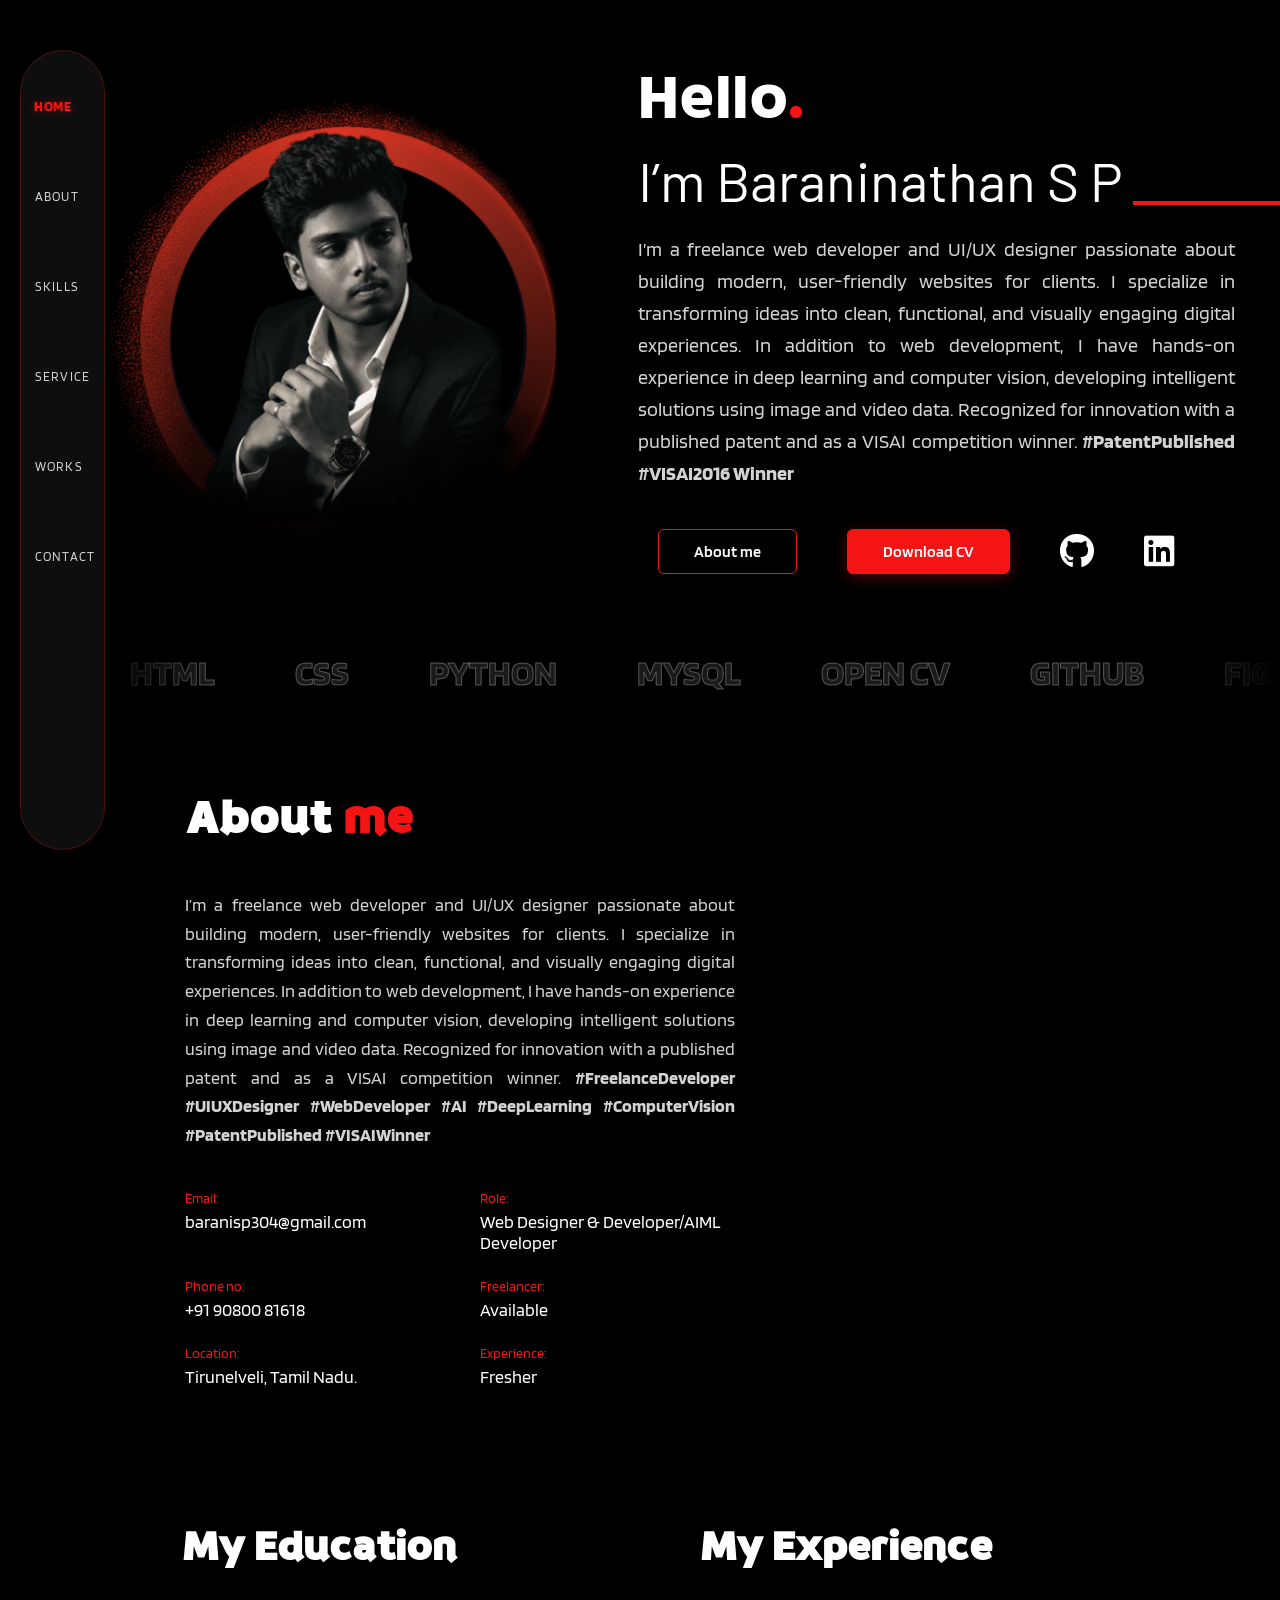
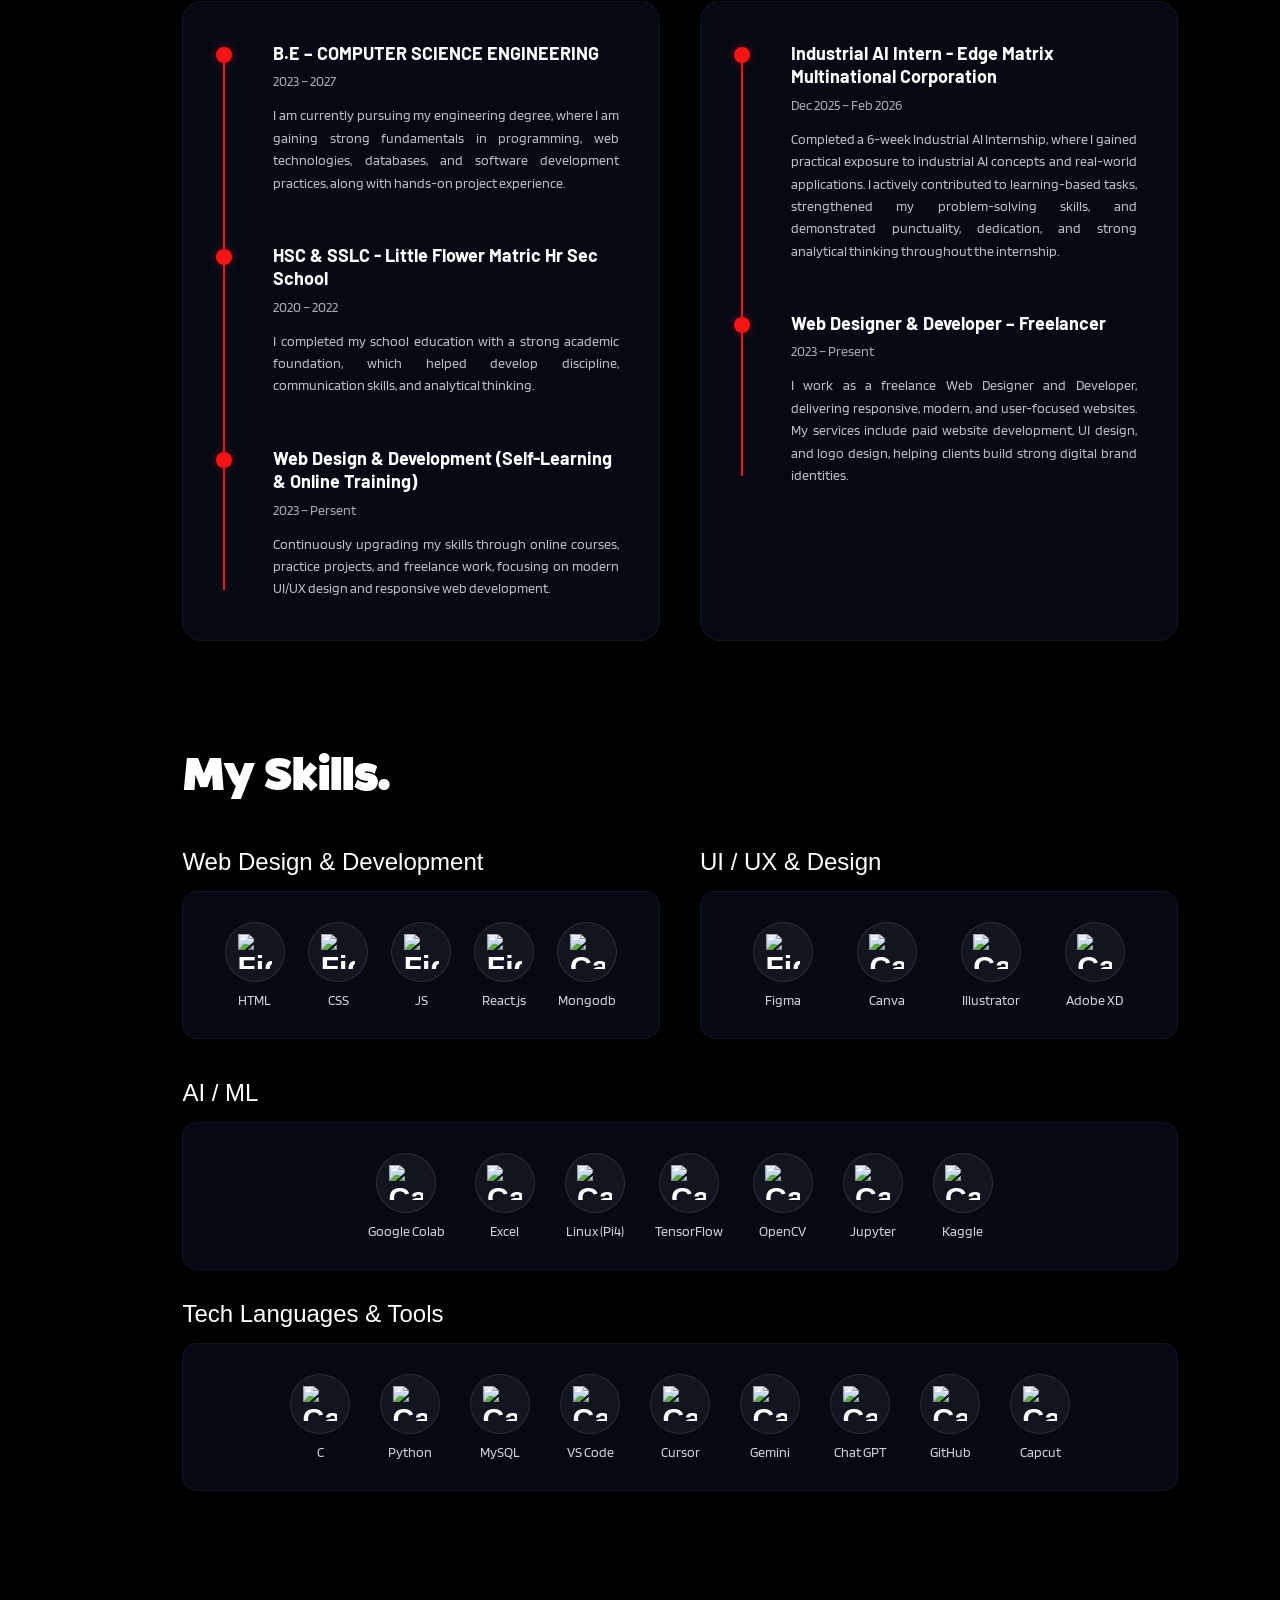
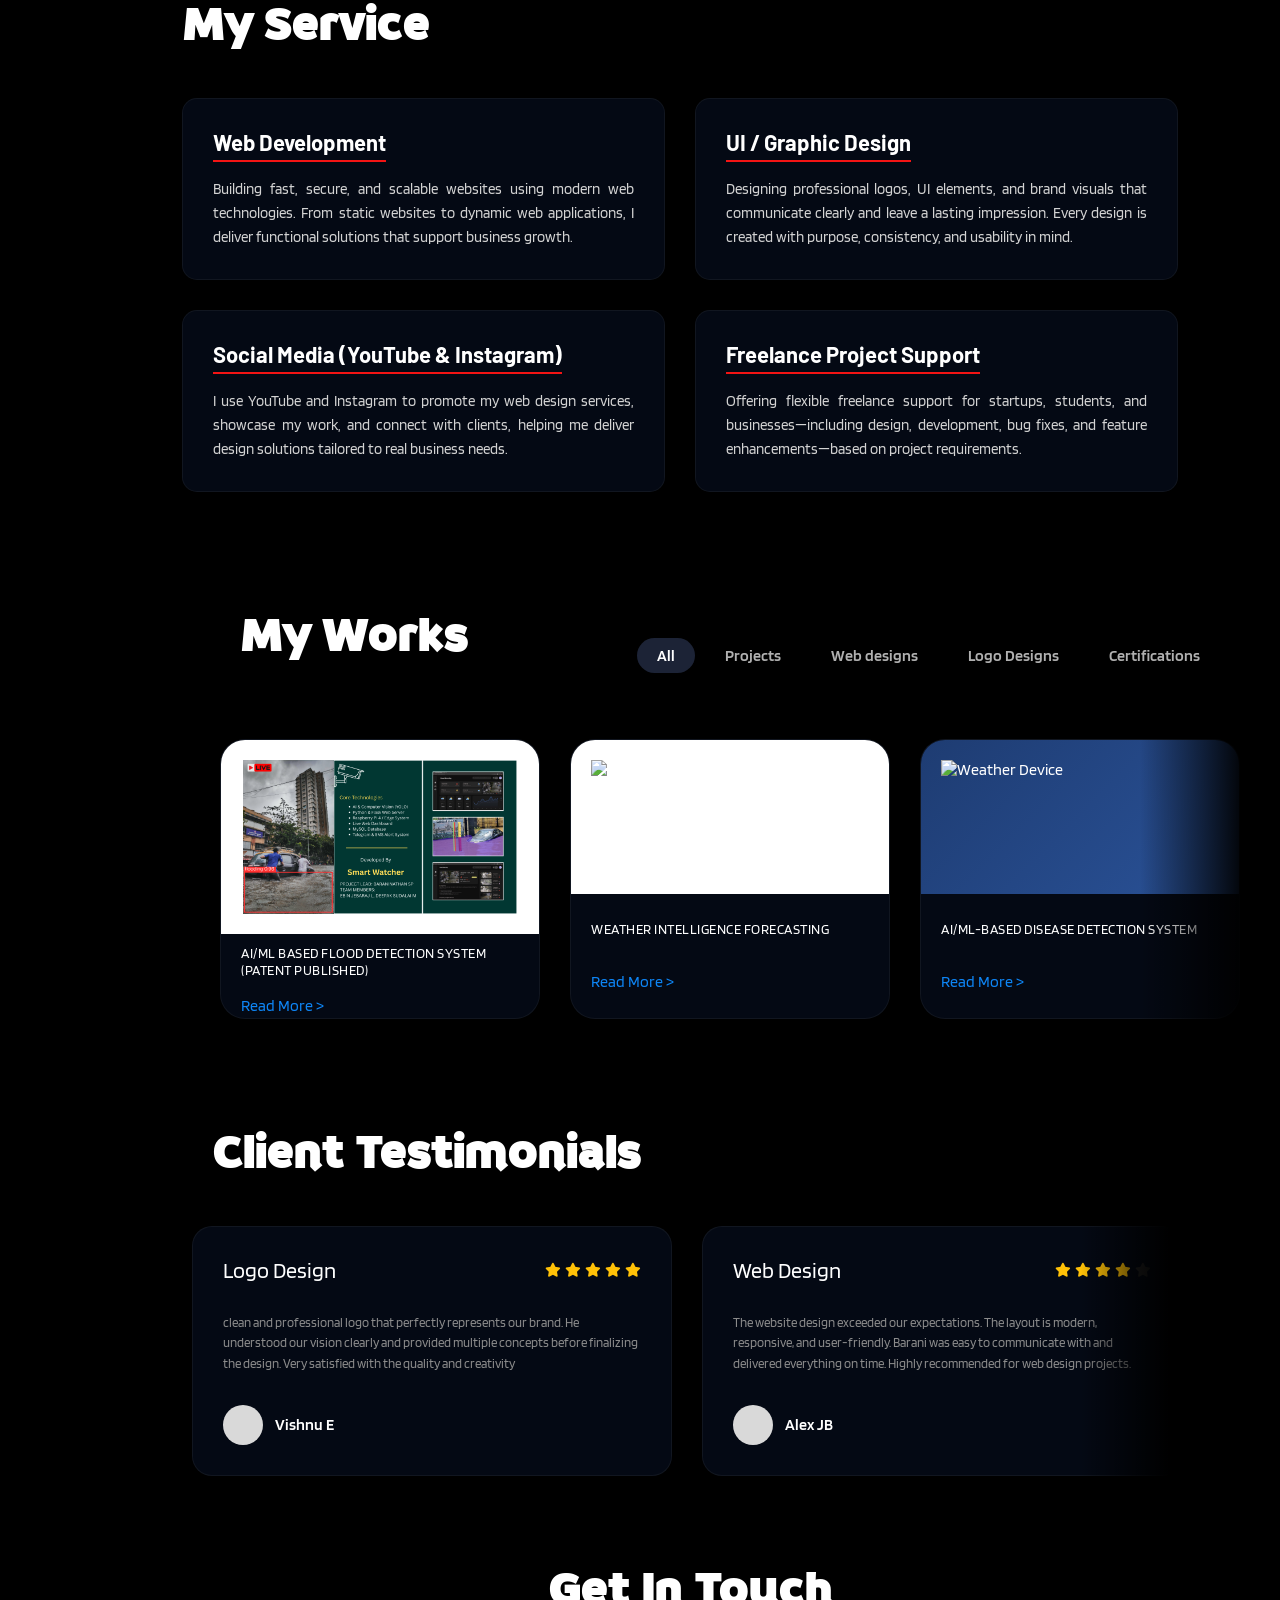
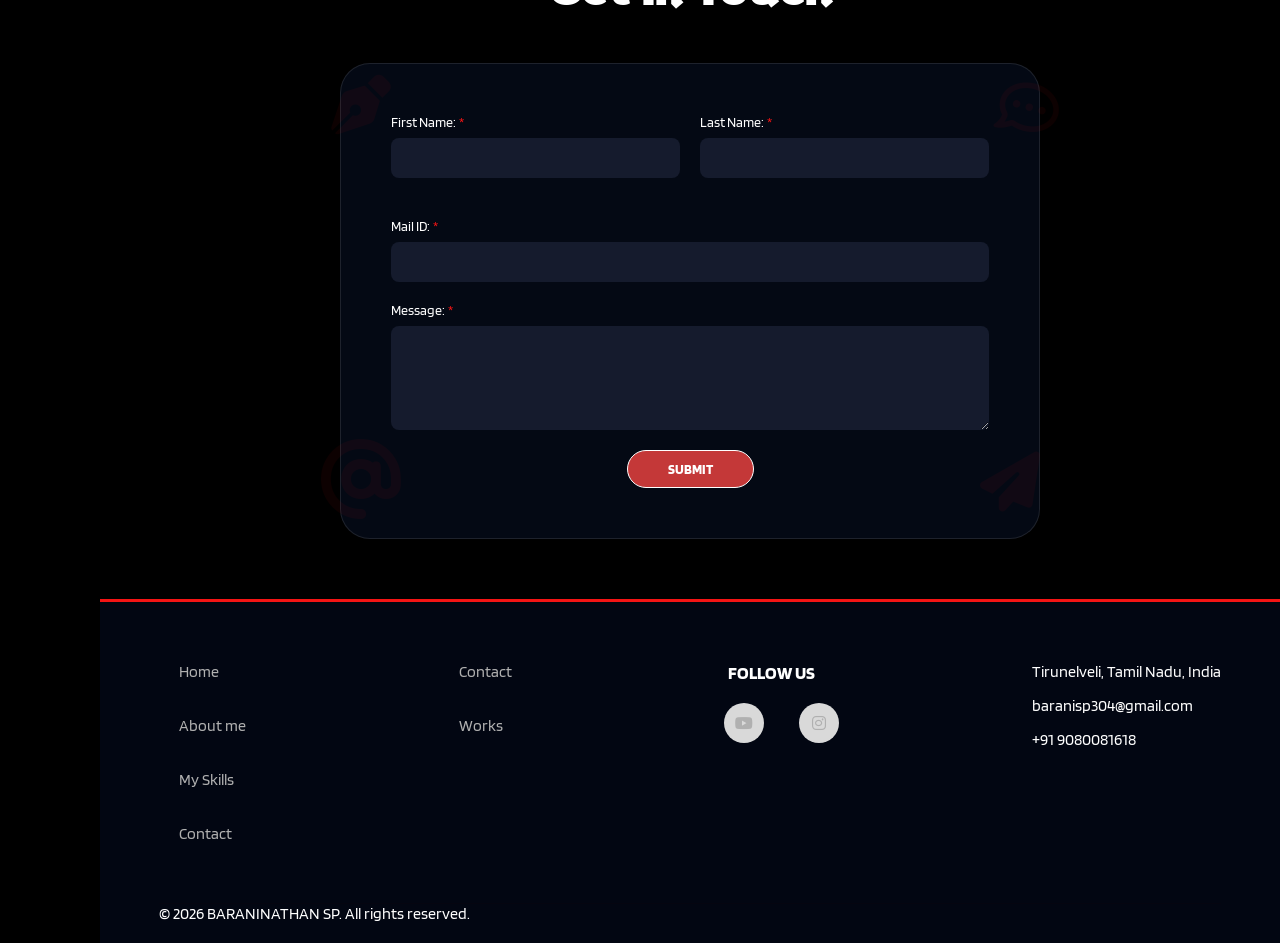
==== commit caa135a3: "fixing" ====
--- a/index.html
+++ b/index.html
@@ -84,7 +84,7 @@
 
                         <div class="buttons slide-up delay-4">
                             <a href="#about" class="btn btn-outline">About me</a>
-                            <a href="assets/pdf/BARANINATHAN Resume AIML.pdf" class="btn btn-fill" download>Download CV</a>
+                            <a href="assets/pdf/Baraninathan SP All Resume.pdf" class="btn btn-fill" download>Download CV</a>
     <a href="https://github.com/barani011" target="_blank" class="github-icon-btn">
         <i class="fa-brands fa-github"></i>
     </a>  
@@ -220,7 +220,7 @@
                     <div class="timeline-item">
                         <div class="timeline-dot"></div>
                         <h3 class="resume-role">Industrial AI Intern - Edge Matrix Multinational Corporation</h3>
-                        <span class="resume-date">June 2024 – July 2024</span>
+                        <span class="resume-date">Dec 2025 – Feb 2026</span>
                         <p class="resume-desc">
                             Completed a 6-week Industrial AI Internship, where I gained practical exposure to industrial AI concepts and real-world applications. I actively contributed to learning-based tasks, strengthened my problem-solving skills, and demonstrated punctuality, dedication, and strong analytical thinking throughout the internship.
                         </p>
@@ -330,7 +330,7 @@
             <h3 class="category-title">Tech Languages & Tools</h3>
             <div class="tools-card">
 <div class="icon-item"><div class="icon-circle canva-bg"><img src="https://upload.wikimedia.org/wikipedia/commons/thumb/1/19/C_Logo.png/250px-C_Logo.png" alt="Canva Logo"></div> <span>C</span></div>
-<div class="icon-item"><div class="icon-circle canva-bg"><img src="https://sayeddanishkazi.com/static/media/python.ce5a497fc954b4987fa6.png" alt="Canva Logo"></div> <span>Python</span></div>
+<div class="icon-item"><div class="icon-circle canva-bg"><img src="https://images.icon-icons.com/2699/PNG/512/python_logo_icon_168886.png" alt="Canva Logo"></div> <span>Python</span></div>
 <div class="icon-item"><div class="icon-circle canva-bg"><img src="https://cdn-icons-png.flaticon.com/512/919/919836.png" alt="Canva Logo"></div> <span>MySQL</span></div>
 <div class="icon-item"><div class="icon-circle canva-bg"><img src="https://user-images.githubusercontent.com/8563847/27636538-4c87901a-5bc9-11e7-9952-b6596f6dc027.png" alt="Canva Logo"></div> <span>VS Code</span></div>
 <div class="icon-item"><div class="icon-circle canva-bg"><img src="https://yvgmusqljscajoqbuxdu.supabase.co/storage/v1/object/public/logos/agent_logos/cursor.png" alt="Canva Logo"></div> <span>Cursor</span></div>
@@ -756,7 +756,7 @@
         </div>
 
         <div class="footer-bottom">
-            <p>&copy; 2025 BARANINATHAN SP. All rights reserved.</p>
+            <p>&copy; 2026 BARANINATHAN SP. All rights reserved.</p>
         </div>
 
     </div>
